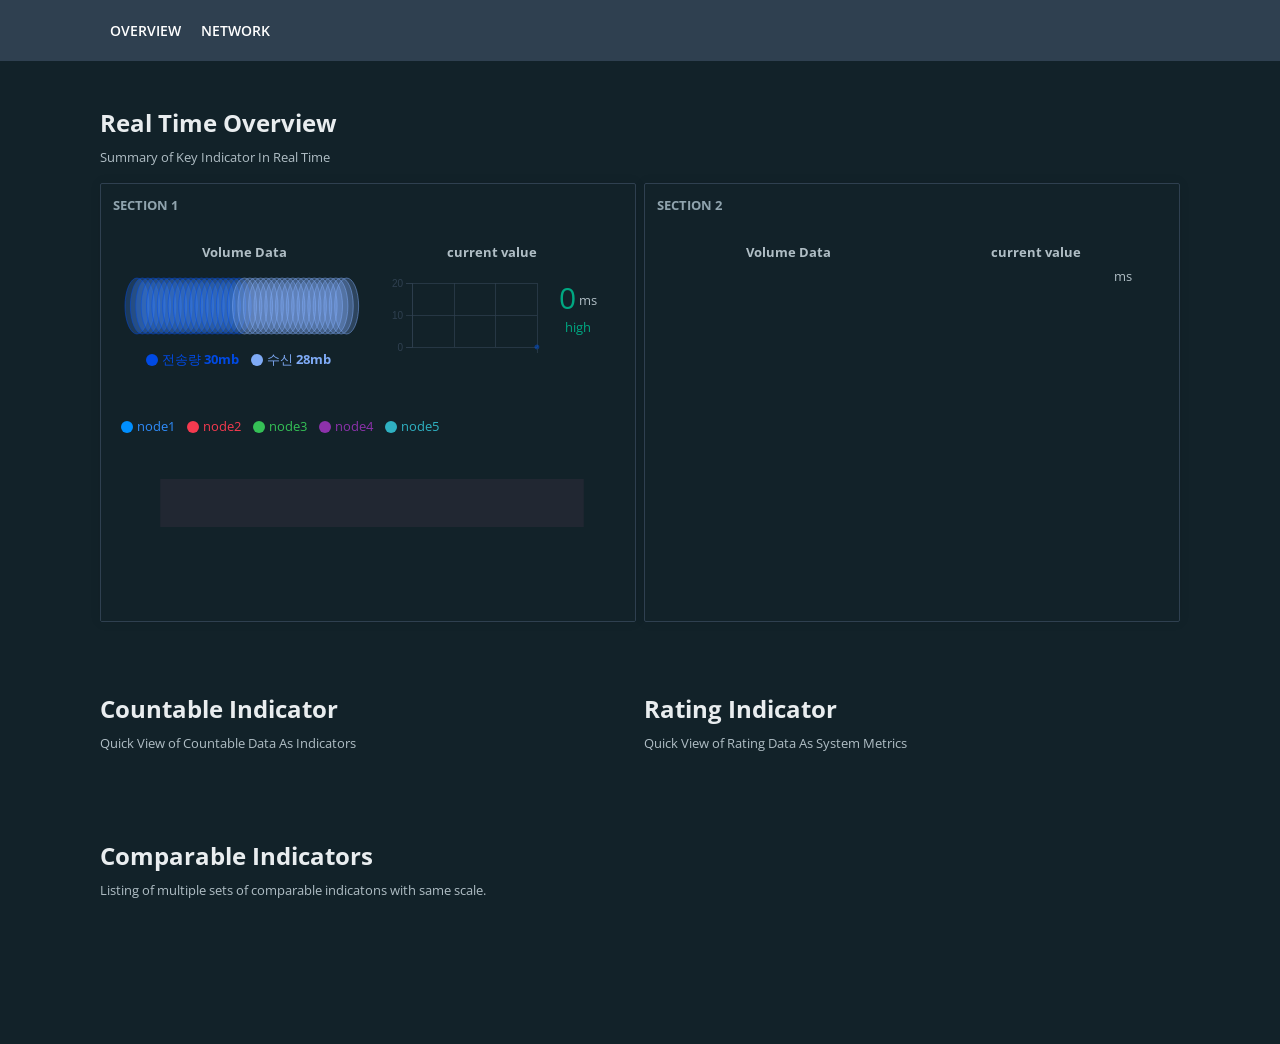
==== index.html @ f29c740d "First commit" ====
<!DOCTYPE html>
<html>
<head>
	<meta charset="utf-8">
	<title></title>
	<link rel="stylesheet" type="text/css" href="res/dashboard/css/bootstrap.css">
	<link rel="stylesheet" type="text/css" href="res/dashboard/css/style.css">
	<link rel="stylesheet" type="text/css" href="res/dashboard/css/layout_dashboard.css">
	<link rel="stylesheet" type="text/css" href="res/dashboard/css/type_dashboard.css">
	<link rel="stylesheet" type="text/css" href="res/dashboard/css/component_dashboard.css">
	<link rel="stylesheet" type="text/css" href="res/dashboard/css/animate.css">
	<link rel="stylesheet" type="text/css" href="res/dashboard/css/color_dark.css">
	<!-- <link rel="stylesheet" type="text/css" href="res/dashboard/css/chart.css"> -->
</head>
<body class="dark_highlight2_bg">
	<!--Top Navigation-->
	<div class="navbar-header dark_highlight_bg">
		<!--Wrapper live area-->
		<div class="live_area">
			<ul class="nav navbar-top-links" id="top_navigation">
				<li><a href="index.html">OVERVIEW</a></li>
				<li><a href="topology_1.html">NETWORK</a></li>
				<!-- <li><a>플로우</a></li>
				<li><a>위협</a></li>
				<li><a>시스템</a></li> -->
		</ul>
		</div>
		<!--Wrapper live area-->
	</div>
	<!--Top Navigation-->

	<!--Conent Area-->
	<div class="live_area">
		<!--Flow Chart Section-->
		<h2 class="header_section">
			Real Time Overview
		</h2>
		<p>
			Summary of Key Indicator In Real Time
		</p>
		<div class="flex_row col1 space_between">
			<div class="col2_mg_1x flex_row_child ibox content_container">
				<div class="ibox-title">
					SECTION 1
				</div>
				<div class="col1 ibox-content bright_blue_bg" id="appFlow">
					<div class="flex_row col1 margin_bottom_4x">
						<div class="flex_col align_center left_align col2">
							<strong class="m-b-xs">
								Volume Data
							</strong>
							<div class="col1" id="appFlowData">
								
							</div>
							<div class="flex_row col1 justify_center margin_bottom_2x" id="appFlowDataLegend">
						</div>
						</div>
						<div class="flex_row col2 text_center">
							<strong class="m-b-xs col1 left_align" style="height: 19px">current value</strong>
							<div class="col2 left_align" id="appMeanResRateChart" style="width:70%"></div>
							<div class="col2 left_align flex_col flex_center text_center" style="width:30%">
								<div class="col1 flex_row flex_center" id="appFlowResponseSpeed">
									<h1 style="display: inline-block;"><strong id="app_mean_res_rate"></strong></h1>
									<span>&nbsp;ms</span><br>
									<p class="col1 text_center" id="app_mean_res_level"></p>
								</div>
							</div>
						</div>
					</div>
					<div class="flex_row col1" id="appFlowChartLegend"></div>
					<div class="flex_col col1" id="appFlowChart">
					</div>
				</div>
			</div>
			<div class="col2_mg_1x flex_row_child ibox content_container">
				<div class="ibox-title">
					SECTION 2
				</div>
				<div class="col1 ibox-content bright_blue_bg" id="generalFlow">
					<div class="flex_row col1 margin_bottom_4x">
						<div class="flex_col left_align align_center col2">
							<strong class="m-b-xs">
								Volume Data
							</strong>
							<div class="col1" id="generalFlowData">
							</div>
							<div class="flex_row col1 justify_center margin_bottom_2x" id="generalFlowDataLegend">
							</div>
						</div>
						<div class="flex_row col2 text_center">
							<strong class="m-b-xs col1 left_align" style="height: 19px">current value</strong>
							<div class="col2 left_align" id="generalMeanResRateChart" style="width:70%"></div>
							<div class="col2 left_align flex_col flex_center text_center" style="width:30%">
								<div class="col1 flex_row flex_center" id="generalFlowReponseSpeed">
									<h1 style="display: inline-block;"><strong id="general_mean_res_rate"></strong></h1>
									<span>&nbsp;ms</span>
									<p class="col1 text_center" id="general_mean_res_level"></p>
								</div>
							</div>
						</div>
					</div>
					<div class="flex_row col1" id="generalFlowChartLegend">
					</div>
					<div class="flex_col col1" id="generalFlowChart">
					</div>
				</div>
			</div>
		</div>
		<!--Flow Chart Section-->
		<!--Key Measurement Cards Section-->
		<div class="flex_row col1 space_between">
			<div class="col2_mg_1x ibox">
				<h2 class="header_section">
					Countable Indicator
				</h2>
				<p>
					Quick View of Countable Data As Indicators
				</p>
				<div class="flex_row col1 space_between" id="threatEvent">
				</div>
			</div>
			<div class="col2_mg_1x ibox">
				<h2 class="header_section">
					Rating Indicator
				</h2>
				<p>
					Quick View of Rating Data As System Metrics
				</p>
				<div class="flex_row col1 space_between" id="systemMeasurement">
				</div>
			</div>
		</div>
		<!--Key Measurement Cards Section-->

		<!--STATUS ANLYASIS-->
		<!--STATUS ANLYASIS-->
		<!--STATUS ANLYASIS-->
		<h2 class="header_section">
			Comparable Indicators
		</h2>
		<p>
			Listing of multiple sets of comparable indicatons with same scale.
		</p>
		<div class="flex_row col1 space_between margin_bottom_16x" id="statusAnalysis">
		</div>
		<!--STATUS ANLYASIS-->
		<!--STATUS ANLYASIS-->
		<!--STATUS ANLYASIS-->

	</div>
</body>
<script type="text/javascript" src="https://ajax.googleapis.com/ajax/libs/jquery/3.4.1/jquery.min.js"></script>
<!-- <script type="text/javascript" src="https://code.jquery.com/jquery-3.4.1.js"></script> -->
<!-- <script type="text/javascript" src="https://d3js.org/d3.v5.min.js"></script> -->
<script type="text/javascript" src="res/dashboard/js/d3.js"></script>
<script type="text/javascript" src="https://d3js.org/d3-random.v2.min.js"></script>
<!-- <script src="https://d3js.org/d3-dispatch.v1.min.js"></script>
<script src="https://d3js.org/d3-quadtree.v1.min.js"></script>
<script src="https://d3js.org/d3-timer.v1.min.js"></script>
<script src="https://d3js.org/d3-force.v2.min.js"></script> -->
<script type="text/javascript">
	
	$(document).ready(function(){
		var duration = 1400;
		/*FLOW CHART SECTION - START*/
		/*GET FLOW CHART DATA*/

		// APP FLOW
		let appFlowData = {
			req_data: Math.round(Math.random()*40),
			res_data: Math.round(Math.random()*40),
			mean_res_rate: Math.round(Math.random()*20),
			user: Math.round(Math.random()*40),
			application: Math.round(Math.random()*40),
			source: Math.round(Math.random()*40),
			service: Math.round(Math.random()*40),
			destination: Math.round(Math.random()*40),
			flow: Math.round(Math.random()*300) + 300,
			user_block: Math.round(Math.random()*40),
			application_block: Math.round(Math.random()*40),
			source_block: Math.round(Math.random()*40),
			flow_block: Math.round(Math.random()*40),
			req_data_per: Math.round(Math.random()*40),
			res_data_per: Math.round(Math.random()*40),
			flow_per: Math.round(Math.random()*40),
		}

		setAppFlowChart(appFlowData);
		var updateAppFlowData = () => {
			appFlowData = {
				req_data: Math.round(Math.random()*40),
				res_data: Math.round(Math.random()*40),
				mean_res_rate: Math.round(Math.random()*20),
				user: Math.round(Math.random()*40),
				application: Math.round(Math.random()*40),
				source: Math.round(Math.random()*40),
				service: Math.round(Math.random()*40),
				destination: Math.round(Math.random()*40),
				flow: Math.round(Math.random()*300) + 300,
				user_block: Math.round(Math.random()*40),
				application_block: Math.round(Math.random()*40),
				source_block: Math.round(Math.random()*40),
				flow_block: Math.round(Math.random()*40),
				req_data_per: Math.round(Math.random()*40),
				res_data_per: Math.round(Math.random()*40),
				flow_per: Math.round(Math.random()*40),
			};
			updateAppFlowChart(appFlowData);
		}

		// GENERAL FLOW
		let generalFlowData = {
			req_data: Math.round(Math.random()*40),
			res_data: Math.round(Math.random()*40),
			mean_res_rate: Math.round(Math.random()*20),
			user: Math.round(Math.random()*40),
			application: Math.round(Math.random()*40),
			source: Math.round(Math.random()*40),
			service: Math.round(Math.random()*40),
			destination: Math.round(Math.random()*40),
			flow: Math.round(Math.random()*300) + 300,
			user_block: Math.round(Math.random()*40),
			application_block: Math.round(Math.random()*40),
			source_block: Math.round(Math.random()*40),
			flow_block: Math.round(Math.random()*40),
			req_data_per: Math.round(Math.random()*40),
			res_data_per: Math.round(Math.random()*40),
			flow_per: Math.round(Math.random()*40),
		}
		setGeneralFlowChart(generalFlowData);
		var updateGeneralFlowData = () => {
			generalFlowData = {
				req_data: Math.round(Math.random()*40),
				res_data: Math.round(Math.random()*40),
				mean_res_rate: Math.round(Math.random()*20),
				user: Math.round(Math.random()*40),
				application: Math.round(Math.random()*40),
				source: Math.round(Math.random()*40),
				service: Math.round(Math.random()*40),
				destination: Math.round(Math.random()*40),
				flow: Math.round(Math.random()*300) + 300,
				user_block: Math.round(Math.random()*40),
				application_block: Math.round(Math.random()*40),
				source_block: Math.round(Math.random()*40),
				flow_block: Math.round(Math.random()*40),
				req_data_per: Math.round(Math.random()*40),
				res_data_per: Math.round(Math.random()*40),
				flow_per: Math.round(Math.random()*40),
			};
			updateGeneralFlowChart(generalFlowData);
		}
		
		// SYSTEM INDICATOR
		let threatData = {
			serious: Math.round(Math.random()*40),
			danger: Math.round(Math.random()*40),
			normal: Math.round(Math.random()*40),
			// connect_block: Math.round(Math.random()*40),
			// threat_block: Math.round(Math.random()*40),
			black_list: Math.round(Math.random()*40)
		};
		setThreatEvent(threatData);
		var updateThreatEventData = () => {
			threatData = {
				serious: Math.round(Math.random()*40),
				danger: Math.round(Math.random()*40),
				normal: Math.round(Math.random()*40),
				// connect_block: Math.round(Math.random()*40),
				// threat_block: Math.round(Math.random()*40),
				black_list: Math.round(Math.random()*40)
			};
			updateThreatEvent(threatData);
		}


		// SYSTEM INDICATOR
		let systemIndicatorData = {
			serious: Math.round(Math.random()*40),
			danger: Math.round(Math.random()*40),
			normal: Math.round(Math.random()*40),
			// connect_block: Math.round(Math.random()*40),
			// threat_block: Math.round(Math.random()*40),
			// black_list: Math.round(Math.random()*40),
			cpu: Math.round(Math.random()*100),
			memory: Math.round(Math.random()*100),
			network: Math.round(Math.random()*100),
			storage: Math.round(Math.random()*100),
		};

		setSystemManageIndicator(systemIndicatorData);
		var updateSystemManageIndicatorData = () => {
			systemIndicatorData = {
				serious: Math.round(Math.random()*40),
				danger: Math.round(Math.random()*40),
				normal: Math.round(Math.random()*40),
				// connect_block: Math.round(Math.random()*40),
				// threat_block: Math.round(Math.random()*40),
				// black_list: Math.round(Math.random()*40),
				cpu: Math.round(Math.random()*100),
				memory: Math.round(Math.random()*100),
				network: Math.round(Math.random()*100),
				storage: Math.round(Math.random()*100),
			};
			updateSystemManageIndicator(systemIndicatorData);
		}

		/*Line Graph for System Status*/
		var status_list = [

		{
			"title":"Indicator1",
			"title_eng":"ind_accessBlock",
			"data":[],
			"indicator_Xmax":0,
			"indicator_current_x":0,
			"scaleObject":{
				xScale:null,
				ySale:null,
				xAxis:null
			},
			"line":null,
			"area":null
		},
		{
			"title":"Indicator2",
			"title_eng":"ind_threatBlock",
			"data":[],
			"indicator_Xmax":0,
			"indicator_current_x":0,
			"scaleObject":{
				xScale:null,
				ySale:null,
				xAxis:null
			},
			"line":null,
			"area":null
		},
		{
			"title":"Indicator3",
			"title_eng":"ind_networkFlow",
			"data":[],
			"indicator_Xmax":0,
			"indicator_current_x":0,
			"scaleObject":{
				xScale:null,
				ySale:null,
				xAxis:null
			},
			"line":null,
			"area":null
		},
		{
			"title":"Indicator4",
			"title_eng":"ind_networkQuality",
			"data":[],
			"indicator_Xmax":0,
			"indicator_current_x":0,
			"scaleObject":{
				xScale:null,
				ySale:null,
				xAxis:null
			},
			"line":null,
			"area":null
		},
		{
			"title":"Indicator5",
			"title_eng":"ind_user",
			"data":[],
			"indicator_Xmax":0,
			"indicator_current_x":0,
			"scaleObject":{
				xScale:null,
				ySale:null,
				xAxis:null
			},
			"line":null,
			"area":null
		},
		{
			"title":"Indicator6",
			"title_eng":"ind_app",
			"data":[],
			"indicator_Xmax":0,
			"indicator_current_x":0,
			"scaleObject":{
				xScale:null,
				ySale:null,
				xAxis:null
			},
			"line":null,
			"area":null
		},
		{
			"title":"Indicator7",
			"title_eng":"ind_resData",
			"data":[],
			"indicator_Xmax":0,
			"indicator_current_x":0,
			"scaleObject":{
				xScale:null,
				ySale:null,
				xAxis:null
			},
			"line":null,
			"area":null
		},
		{
			"title":"Indicator8",
			"title_eng":"ind_reqData",
			"data":[],
			"indicator_Xmax":0,
			"indicator_current_x":0,
			"scaleObject":{
				xScale:null,
				ySale:null,
				xAxis:null
			},
			"line":null,
			"area":null
		},
		{
			"title":"Indicator9",
			"title_eng":"ind_service",
			"data":[],
			"indicator_Xmax":0,
			"indicator_current_x":0,
			"scaleObject":{
				xScale:null,
				ySale:null,
				xAxis:null
			},
			"line":null,
			"area":null
		},
		{
			"title":"Indicator10",
			"title_eng":"ind_departure",
			"data":[],
			"indicator_Xmax":0,
			"indicator_current_x":0,
			"scaleObject":{
				xScale:null,
				ySale:null,
				xAxis:null
			},
			"line":null,
			"area":null
		},
		{
			"title":"Indicator11",
			"title_eng":"ind_arrival",
			"data":[],
			"indicator_Xmax":0,
			"indicator_current_x":0,
			"scaleObject":{
				xScale:null,
				ySale:null,
				xAxis:null
			},
			"line":null,
			"area":null
		},
		{
			"title":"Indicator12",
			"title_eng":"ind_resource",
			"data":[],
			"indicator_Xmax":0,
			"indicator_current_x":0,
			"scaleObject":{
				xScale:null,
				ySale:null,
				xAxis:null
			},
			"line":null,
			"area":null
		},
		{
			"title":"Indicator13",
			"title_eng":"ind_cpu",
			"data":[],
			"indicator_Xmax":0,
			"indicator_current_x":0,
			"scaleObject":{
				xScale:null,
				ySale:null,
				xAxis:null
			},
			"line":null,
			"area":null
		},
		{
			"title":"Indicator14",
			"title_eng":"ind_memory",
			"data":[],
			"indicator_Xmax":0,
			"indicator_current_x":0,
			"scaleObject":{
				xScale:null,
				ySale:null,
				xAxis:null
			},
			"line":null,
			"area":null
		},
		{
			"title":"Indicator15",
			"title_eng":"ind_network",
			"data":[],
			"indicator_Xmax":0,
			"indicator_current_x":0,
			"scaleObject":{
				xScale:null,
				ySale:null,
				xAxis:null
			},
			"line":null,
			"area":null
		},
		{
			"title":"Indicator16",
			"title_eng":"ind_storage",
			"data":[],
			"indicator_Xmax":0,
			"indicator_current_x":0,
			"scaleObject":{
				xScale:null,
				ySale:null,
				xAxis:null
			},
			"line":null,
			"area":null
		}
	];
		
	const randomValueForGraph = () => {
		return { value:  Math.round(Math.random()*1000)};
	}
		setSystemIndicatorDiv(status_list);

		status_list.forEach((status_item) => {
			let data = randomValueForGraph();
			setSystemIndicator(status_item,data);
		});

		var updateSystemIndicatorData = () => {
			status_list.forEach((status_item) => {
				let data = randomValueForGraph();
				updateSystemIndicator(status_item,data);
			});
		}
		// status_list.forEach(function(status_item){
		// 	$.get(indicator_basic_url + "?id=" + status_item.title_eng, function(data){
		// 		var indicatorData = data.DATA;
		// 		status_item.data;
		// 		setSystemIndicator(status_item,indicatorData);
		// 	});
		// });
		// var updateSystemIndicatorData = function(){
		// 	status_list.forEach(function(status_item){
		// 		$.get(indicator_basic_url + "?id=" + status_item.title_eng, function(data){
		// 			var indicatorData = data.DATA;
		// 			status_item.data;
		// 			updateSystemIndicator(status_item,indicatorData);
		// 		});
		// 	});
		// }
		//setInterval(updateSystemIndicatorData, duration);

		// setInterval(updateViz, duration);
		var sessionNum = 0;
		var sessionCheck = [];
		var isUpdate=false;
		var duration_offset = 50;
		sessionCheck.push(isUpdate);

		window.requestAFrame = (function() {

			alert(window.requestAnimationFrame);
			
			return window.requestAnimationFrame || 
				   window.webkitRequestAnimationFrame ||
				   window.mozRequestAnimationFrame ||
				   window.oRequestAnimationiFrame ||

				function(callback) {
					console.log("requestAFrame doesn't support");
					return window.setTimeout(callback, duration);
				};
		})();

		function updateViz(timeStamp){

			var sessionTime = timeStamp%duration;
			if((duration-duration_offset<sessionTime)&&(sessionCheck[sessionNum]==false)){
				updateAppFlowData();
				updateGeneralFlowData();
				updateSystemManageIndicatorData();
				updateThreatEventData();
				updateSystemIndicatorData();
				// updateThreatEventData();
				// updateSystemManageIndicatorData();
				// updateSystemIndicatorData();
				sessionCheck[sessionNum] = true;
				sessionNum++;
				sessionCheck.push(isUpdate);
				console.log('update!');
			}
			window.requestAFrame(updateViz);
			// requestAnimationFrame(updateViz);
		}
		window.requestAFrame(updateViz);
		// requestAnimationFrame(updateViz);

	});
</script>
<script type="text/javascript" src="res/dashboard/js/appFlowChart2.js"></script>
<script type="text/javascript" src="res/dashboard/js/generalFlowChart.js"></script>
<script type="text/javascript" src="res/dashboard/js/keyMeasurement.js"></script>
<script type="text/javascript" src="res/dashboard/js/lineCharts.js"></script>
</html>
---- res/dashboard/css/style.css ----
@import url("https://fonts.googleapis.com/css?family=Open+Sans:300,400,600,700");
@import url("https://fonts.googleapis.com/css?family=Roboto:400,300,500,700");
/*
 *
 *   INSPINIA - Responsive Admin Theme
 *   version 2.9.2
 *
*/
@font-face {
  font-family: 'Glyphicons Halflings';
  src: url('../fonts/glyphicons-halflings-regular.eot');
  src: url('../fonts/glyphicons-halflings-regular.eot?#iefix') format('embedded-opentype'), url('../fonts/glyphicons-halflings-regular.woff2') format('woff2'), url('../fonts/glyphicons-halflings-regular.woff') format('woff'), url('../fonts/glyphicons-halflings-regular.ttf') format('truetype'), url('../fonts/glyphicons-halflings-regular.svg') format('svg');
}
.glyphicon {
  position: relative;
  top: 1px;
  display: inline-block;
  font-family: 'Glyphicons Halflings';
  font-style: normal;
  font-weight: normal;
  line-height: 1;
  -webkit-font-smoothing: antialiased;
  -moz-osx-font-smoothing: grayscale;
}
.glyphicon-asterisk:before {
  content: "\002a";
}
.glyphicon-plus:before {
  content: "\002b";
}
.glyphicon-euro:before,
.glyphicon-eur:before {
  content: "\20ac";
}
.glyphicon-minus:before {
  content: "\2212";
}
.glyphicon-cloud:before {
  content: "\2601";
}
.glyphicon-envelope:before {
  content: "\2709";
}
.glyphicon-pencil:before {
  content: "\270f";
}
.glyphicon-glass:before {
  content: "\e001";
}
.glyphicon-music:before {
  content: "\e002";
}
.glyphicon-search:before {
  content: "\e003";
}
.glyphicon-heart:before {
  content: "\e005";
}
.glyphicon-star:before {
  content: "\e006";
}
.glyphicon-star-empty:before {
  content: "\e007";
}
.glyphicon-user:before {
  content: "\e008";
}
.glyphicon-film:before {
  content: "\e009";
}
.glyphicon-th-large:before {
  content: "\e010";
}
.glyphicon-th:before {
  content: "\e011";
}
.glyphicon-th-list:before {
  content: "\e012";
}
.glyphicon-ok:before {
  content: "\e013";
}
.glyphicon-remove:before {
  content: "\e014";
}
.glyphicon-zoom-in:before {
  content: "\e015";
}
.glyphicon-zoom-out:before {
  content: "\e016";
}
.glyphicon-off:before {
  content: "\e017";
}
.glyphicon-signal:before {
  content: "\e018";
}
.glyphicon-cog:before {
  content: "\e019";
}
.glyphicon-trash:before {
  content: "\e020";
}
.glyphicon-home:before {
  content: "\e021";
}
.glyphicon-file:before {
  content: "\e022";
}
.glyphicon-time:before {
  content: "\e023";
}
.glyphicon-road:before {
  content: "\e024";
}
.glyphicon-download-alt:before {
  content: "\e025";
}
.glyphicon-download:before {
  content: "\e026";
}
.glyphicon-upload:before {
  content: "\e027";
}
.glyphicon-inbox:before {
  content: "\e028";
}
.glyphicon-play-circle:before {
  content: "\e029";
}
.glyphicon-repeat:before {
  content: "\e030";
}
.glyphicon-refresh:before {
  content: "\e031";
}
.glyphicon-list-alt:before {
  content: "\e032";
}
.glyphicon-lock:before {
  content: "\e033";
}
.glyphicon-flag:before {
  content: "\e034";
}
.glyphicon-headphones:before {
  content: "\e035";
}
.glyphicon-volume-off:before {
  content: "\e036";
}
.glyphicon-volume-down:before {
  content: "\e037";
}
.glyphicon-volume-up:before {
  content: "\e038";
}
.glyphicon-qrcode:before {
  content: "\e039";
}
.glyphicon-barcode:before {
  content: "\e040";
}
.glyphicon-tag:before {
  content: "\e041";
}
.glyphicon-tags:before {
  content: "\e042";
}
.glyphicon-book:before {
  content: "\e043";
}
.glyphicon-bookmark:before {
  content: "\e044";
}
.glyphicon-print:before {
  content: "\e045";
}
.glyphicon-camera:before {
  content: "\e046";
}
.glyphicon-font:before {
  content: "\e047";
}
.glyphicon-bold:before {
  content: "\e048";
}
.glyphicon-italic:before {
  content: "\e049";
}
.glyphicon-text-height:before {
  content: "\e050";
}
.glyphicon-text-width:before {
  content: "\e051";
}
.glyphicon-align-left:before {
  content: "\e052";
}
.glyphicon-align-center:before {
  content: "\e053";
}
.glyphicon-align-right:before {
  content: "\e054";
}
.glyphicon-align-justify:before {
  content: "\e055";
}
.glyphicon-list:before {
  content: "\e056";
}
.glyphicon-indent-left:before {
  content: "\e057";
}
.glyphicon-indent-right:before {
  content: "\e058";
}
.glyphicon-facetime-video:before {
  content: "\e059";
}
.glyphicon-picture:before {
  content: "\e060";
}
.glyphicon-map-marker:before {
  content: "\e062";
}
.glyphicon-adjust:before {
  content: "\e063";
}
.glyphicon-tint:before {
  content: "\e064";
}
.glyphicon-edit:before {
  content: "\e065";
}
.glyphicon-share:before {
  content: "\e066";
}
.glyphicon-check:before {
  content: "\e067";
}
.glyphicon-move:before {
  content: "\e068";
}
.glyphicon-step-backward:before {
  content: "\e069";
}
.glyphicon-fast-backward:before {
  content: "\e070";
}
.glyphicon-backward:before {
  content: "\e071";
}
.glyphicon-play:before {
  content: "\e072";
}
.glyphicon-pause:before {
  content: "\e073";
}
.glyphicon-stop:before {
  content: "\e074";
}
.glyphicon-forward:before {
  content: "\e075";
}
.glyphicon-fast-forward:before {
  content: "\e076";
}
.glyphicon-step-forward:before {
  content: "\e077";
}
.glyphicon-eject:before {
  content: "\e078";
}
.glyphicon-chevron-left:before {
  content: "\e079";
}
.glyphicon-chevron-right:before {
  content: "\e080";
}
.glyphicon-plus-sign:before {
  content: "\e081";
}
.glyphicon-minus-sign:before {
  content: "\e082";
}
.glyphicon-remove-sign:before {
  content: "\e083";
}
.glyphicon-ok-sign:before {
  content: "\e084";
}
.glyphicon-question-sign:before {
  content: "\e085";
}
.glyphicon-info-sign:before {
  content: "\e086";
}
.glyphicon-screenshot:before {
  content: "\e087";
}
.glyphicon-remove-circle:before {
  content: "\e088";
}
.glyphicon-ok-circle:before {
  content: "\e089";
}
.glyphicon-ban-circle:before {
  content: "\e090";
}
.glyphicon-arrow-left:before {
  content: "\e091";
}
.glyphicon-arrow-right:before {
  content: "\e092";
}
.glyphicon-arrow-up:before {
  content: "\e093";
}
.glyphicon-arrow-down:before {
  content: "\e094";
}
.glyphicon-share-alt:before {
  content: "\e095";
}
.glyphicon-resize-full:before {
  content: "\e096";
}
.glyphicon-resize-small:before {
  content: "\e097";
}
.glyphicon-exclamation-sign:before {
  content: "\e101";
}
.glyphicon-gift:before {
  content: "\e102";
}
.glyphicon-leaf:before {
  content: "\e103";
}
.glyphicon-fire:before {
  content: "\e104";
}
.glyphicon-eye-open:before {
  content: "\e105";
}
.glyphicon-eye-close:before {
  content: "\e106";
}
.glyphicon-warning-sign:before {
  content: "\e107";
}
.glyphicon-plane:before {
  content: "\e108";
}
.glyphicon-calendar:before {
  content: "\e109";
}
.glyphicon-random:before {
  content: "\e110";
}
.glyphicon-comment:before {
  content: "\e111";
}
.glyphicon-magnet:before {
  content: "\e112";
}
.glyphicon-chevron-up:before {
  content: "\e113";
}
.glyphicon-chevron-down:before {
  content: "\e114";
}
.glyphicon-retweet:before {
  content: "\e115";
}
.glyphicon-shopping-cart:before {
  content: "\e116";
}
.glyphicon-folder-close:before {
  content: "\e117";
}
.glyphicon-folder-open:before {
  content: "\e118";
}
.glyphicon-resize-vertical:before {
  content: "\e119";
}
.glyphicon-resize-horizontal:before {
  content: "\e120";
}
.glyphicon-hdd:before {
  content: "\e121";
}
.glyphicon-bullhorn:before {
  content: "\e122";
}
.glyphicon-bell:before {
  content: "\e123";
}
.glyphicon-certificate:before {
  content: "\e124";
}
.glyphicon-thumbs-up:before {
  content: "\e125";
}
.glyphicon-thumbs-down:before {
  content: "\e126";
}
.glyphicon-hand-right:before {
  content: "\e127";
}
.glyphicon-hand-left:before {
  content: "\e128";
}
.glyphicon-hand-up:before {
  content: "\e129";
}
.glyphicon-hand-down:before {
  content: "\e130";
}
.glyphicon-circle-arrow-right:before {
  content: "\e131";
}
.glyphicon-circle-arrow-left:before {
  content: "\e132";
}
.glyphicon-circle-arrow-up:before {
  content: "\e133";
}
.glyphicon-circle-arrow-down:before {
  content: "\e134";
}
.glyphicon-globe:before {
  content: "\e135";
}
.glyphicon-wrench:before {
  content: "\e136";
}
.glyphicon-tasks:before {
  content: "\e137";
}
.glyphicon-filter:before {
  content: "\e138";
}
.glyphicon-briefcase:before {
  content: "\e139";
}
.glyphicon-fullscreen:before {
  content: "\e140";
}
.glyphicon-dashboard:before {
  content: "\e141";
}
.glyphicon-paperclip:before {
  content: "\e142";
}
.glyphicon-heart-empty:before {
  content: "\e143";
}
.glyphicon-link:before {
  content: "\e144";
}
.glyphicon-phone:before {
  content: "\e145";
}
.glyphicon-pushpin:before {
  content: "\e146";
}
.glyphicon-usd:before {
  content: "\e148";
}
.glyphicon-gbp:before {
  content: "\e149";
}
.glyphicon-sort:before {
  content: "\e150";
}
.glyphicon-sort-by-alphabet:before {
  content: "\e151";
}
.glyphicon-sort-by-alphabet-alt:before {
  content: "\e152";
}
.glyphicon-sort-by-order:before {
  content: "\e153";
}
.glyphicon-sort-by-order-alt:before {
  content: "\e154";
}
.glyphicon-sort-by-attributes:before {
  content: "\e155";
}
.glyphicon-sort-by-attributes-alt:before {
  content: "\e156";
}
.glyphicon-unchecked:before {
  content: "\e157";
}
.glyphicon-expand:before {
  content: "\e158";
}
.glyphicon-collapse-down:before {
  content: "\e159";
}
.glyphicon-collapse-up:before {
  content: "\e160";
}
.glyphicon-log-in:before {
  content: "\e161";
}
.glyphicon-flash:before {
  content: "\e162";
}
.glyphicon-log-out:before {
  content: "\e163";
}
.glyphicon-new-window:before {
  content: "\e164";
}
.glyphicon-record:before {
  content: "\e165";
}
.glyphicon-save:before {
  content: "\e166";
}
.glyphicon-open:before {
  content: "\e167";
}
.glyphicon-saved:before {
  content: "\e168";
}
.glyphicon-import:before {
  content: "\e169";
}
.glyphicon-export:before {
  content: "\e170";
}
.glyphicon-send:before {
  content: "\e171";
}
.glyphicon-floppy-disk:before {
  content: "\e172";
}
.glyphicon-floppy-saved:before {
  content: "\e173";
}
.glyphicon-floppy-remove:before {
  content: "\e174";
}
.glyphicon-floppy-save:before {
  content: "\e175";
}
.glyphicon-floppy-open:before {
  content: "\e176";
}
.glyphicon-credit-card:before {
  content: "\e177";
}
.glyphicon-transfer:before {
  content: "\e178";
}
.glyphicon-cutlery:before {
  content: "\e179";
}
.glyphicon-header:before {
  content: "\e180";
}
.glyphicon-compressed:before {
  content: "\e181";
}
.glyphicon-earphone:before {
  content: "\e182";
}
.glyphicon-phone-alt:before {
  content: "\e183";
}
.glyphicon-tower:before {
  content: "\e184";
}
.glyphicon-stats:before {
  content: "\e185";
}
.glyphicon-sd-video:before {
  content: "\e186";
}
.glyphicon-hd-video:before {
  content: "\e187";
}
.glyphicon-subtitles:before {
  content: "\e188";
}
.glyphicon-sound-stereo:before {
  content: "\e189";
}
.glyphicon-sound-dolby:before {
  content: "\e190";
}
.glyphicon-sound-5-1:before {
  content: "\e191";
}
.glyphicon-sound-6-1:before {
  content: "\e192";
}
.glyphicon-sound-7-1:before {
  content: "\e193";
}
.glyphicon-copyright-mark:before {
  content: "\e194";
}
.glyphicon-registration-mark:before {
  content: "\e195";
}
.glyphicon-cloud-download:before {
  content: "\e197";
}
.glyphicon-cloud-upload:before {
  content: "\e198";
}
.glyphicon-tree-conifer:before {
  content: "\e199";
}
.glyphicon-tree-deciduous:before {
  content: "\e200";
}
.glyphicon-cd:before {
  content: "\e201";
}
.glyphicon-save-file:before {
  content: "\e202";
}
.glyphicon-open-file:before {
  content: "\e203";
}
.glyphicon-level-up:before {
  content: "\e204";
}
.glyphicon-copy:before {
  content: "\e205";
}
.glyphicon-paste:before {
  content: "\e206";
}
.glyphicon-alert:before {
  content: "\e209";
}
.glyphicon-equalizer:before {
  content: "\e210";
}
.glyphicon-king:before {
  content: "\e211";
}
.glyphicon-queen:before {
  content: "\e212";
}
.glyphicon-pawn:before {
  content: "\e213";
}
.glyphicon-bishop:before {
  content: "\e214";
}
.glyphicon-knight:before {
  content: "\e215";
}
.glyphicon-baby-formula:before {
  content: "\e216";
}
.glyphicon-tent:before {
  content: "\26fa";
}
.glyphicon-blackboard:before {
  content: "\e218";
}
.glyphicon-bed:before {
  content: "\e219";
}
.glyphicon-apple:before {
  content: "\f8ff";
}
.glyphicon-erase:before {
  content: "\e221";
}
.glyphicon-hourglass:before {
  content: "\231b";
}
.glyphicon-lamp:before {
  content: "\e223";
}
.glyphicon-duplicate:before {
  content: "\e224";
}
.glyphicon-piggy-bank:before {
  content: "\e225";
}
.glyphicon-scissors:before {
  content: "\e226";
}
.glyphicon-bitcoin:before {
  content: "\e227";
}
.glyphicon-btc:before {
  content: "\e227";
}
.glyphicon-xbt:before {
  content: "\e227";
}
.glyphicon-yen:before {
  content: "\00a5";
}
.glyphicon-jpy:before {
  content: "\00a5";
}
.glyphicon-ruble:before {
  content: "\20bd";
}
.glyphicon-rub:before {
  content: "\20bd";
}
.glyphicon-scale:before {
  content: "\e230";
}
.glyphicon-ice-lolly:before {
  content: "\e231";
}
.glyphicon-ice-lolly-tasted:before {
  content: "\e232";
}
.glyphicon-education:before {
  content: "\e233";
}
.glyphicon-option-horizontal:before {
  content: "\e234";
}
.glyphicon-option-vertical:before {
  content: "\e235";
}
.glyphicon-menu-hamburger:before {
  content: "\e236";
}
.glyphicon-modal-window:before {
  content: "\e237";
}
.glyphicon-oil:before {
  content: "\e238";
}
.glyphicon-grain:before {
  content: "\e239";
}
.glyphicon-sunglasses:before {
  content: "\e240";
}
.glyphicon-text-size:before {
  content: "\e241";
}
.glyphicon-text-color:before {
  content: "\e242";
}
.glyphicon-text-background:before {
  content: "\e243";
}
.glyphicon-object-align-top:before {
  content: "\e244";
}
.glyphicon-object-align-bottom:before {
  content: "\e245";
}
.glyphicon-object-align-horizontal:before {
  content: "\e246";
}
.glyphicon-object-align-left:before {
  content: "\e247";
}
.glyphicon-object-align-vertical:before {
  content: "\e248";
}
.glyphicon-object-align-right:before {
  content: "\e249";
}
.glyphicon-triangle-right:before {
  content: "\e250";
}
.glyphicon-triangle-left:before {
  content: "\e251";
}
.glyphicon-triangle-bottom:before {
  content: "\e252";
}
.glyphicon-triangle-top:before {
  content: "\e253";
}
.glyphicon-console:before {
  content: "\e254";
}
.glyphicon-superscript:before {
  content: "\e255";
}
.glyphicon-subscript:before {
  content: "\e256";
}
.glyphicon-menu-left:before {
  content: "\e257";
}
.glyphicon-menu-right:before {
  content: "\e258";
}
.glyphicon-menu-down:before {
  content: "\e259";
}
.glyphicon-menu-up:before {
  content: "\e260";
}
h1,
h2,
h3,
h4,
h5,
h6 {
  font-weight: 100;
}
.h1,
.h2,
.h3,
h1,
h2,
h3 {
  margin-top: 20px;
  margin-bottom: 10px;
}
h1 {
  font-size: 30px;
}
h2 {
  font-size: 24px;
}
h3 {
  font-size: 16px;
}
h4 {
  font-size: 14px;
}
h5 {
  font-size: 12px;
}
h6 {
  font-size: 10px;
}
h3,
h4,
h5 {
  margin-top: 5px;
  font-weight: 600;
}
.nav > li > a {
  color: #a7b1c2;
  font-weight: 600;
  padding: 14px 20px 14px 25px;
  display: block;
}
.nav.metismenu > li {
  display: block;
  width: 100%;
  position: relative;
}
.nav.metismenu .dropdown-menu > li > a {
  padding: 3px 20px;
  display: block;
}
.nav.navbar-right > li > a {
  color: #999c9e;
}
.nav > li.active > a {
  color: #ffffff;
}
.navbar-default .nav > li > a:hover,
.navbar-default .nav > li > a:focus {
  background-color: #293846;
  color: white;
}
.nav .open > a,
.nav .open > a:hover,
.nav .open > a:focus {
  background: #fff;
}
.nav.navbar-top-links > li > a:hover,
.nav.navbar-top-links > li > a:focus {
  background-color: transparent;
}
.nav > li > a i {
  margin-right: 6px;
}
.navbar {
  border: 0;
}
.navbar-default {
  background-color: transparent;
  border-color: #2f4050;
}
.navbar-top-links li {
  display: inline-block;
  align-self: center;
}
.body-small .navbar-top-links li:last-child {
  margin-right: 0;
}
.navbar-top-links li a {
  padding: 20px 10px;
  min-height: 50px;
}
.dropdown-menu {
  border: medium none;
  border-radius: 3px;
  box-shadow: 0 0 3px rgba(86, 96, 117, 0.7);
  display: none;
  float: left;
  font-size: 12px;
  left: 0;
  list-style: none outside none;
  padding: 0;
  position: absolute;
  text-shadow: none;
  top: 100%;
  z-index: 1000;
}
.dropdown-menu > li > a {
  border-radius: 3px;
  color: inherit;
  line-height: 25px;
  margin: 4px;
  text-align: left;
  font-weight: normal;
  display: block;
  padding: 3px 20px;
}
.dropdown-menu > li > a:focus,
.dropdown-menu > li > a:hover {
  color: #262626;
  text-decoration: none;
  background-color: #f5f5f5;
}
.dropdown-menu > .active > a,
.dropdown-menu > .active > a:focus,
.dropdown-menu > .active > a:hover {
  color: #fff;
  text-decoration: none;
  background-color: #1ab394;
  outline: 0;
}
.dropdown-menu > li > a.font-bold {
  font-weight: 600;
}
.navbar-top-links .dropdown-menu li {
  display: block;
}
.navbar-top-links .dropdown-menu li:last-child {
  margin-right: 0;
}
.navbar-top-links .dropdown-menu li a {
  padding: 3px 20px;
  min-height: 0;
}
.navbar-top-links .dropdown-menu li a div {
  white-space: normal;
}
.navbar-top-links .dropdown-messages,
.navbar-top-links .dropdown-tasks,
.navbar-top-links .dropdown-alerts {
  width: 310px;
  min-width: 0;
}
.navbar-top-links .dropdown-messages {
  margin-left: 5px;
}
.navbar-top-links .dropdown-tasks {
  margin-left: -59px;
}
.navbar-top-links .dropdown-alerts {
  margin-left: -123px;
}
.navbar-top-links .dropdown-user {
  right: 0;
  left: auto;
}
.dropdown-messages,
.dropdown-alerts {
  padding: 10px 10px 10px 10px;
}
.dropdown-messages li a,
.dropdown-alerts li a {
  font-size: 12px;
}
.dropdown-messages li em,
.dropdown-alerts li em {
  font-size: 10px;
}
.nav.navbar-top-links .dropdown-alerts a {
  font-size: 12px;
}
.nav-header {
  padding: 33px 25px;
  background-color: #2f4050;
  background-image: url("patterns/header-profile.png");
}
.caret {
  display: inline-block;
  width: 0;
  height: 0;
  margin-left: 2px;
  vertical-align: middle;
  border-top: 4px dashed;
  border-right: 4px solid transparent;
  border-left: 4px solid transparent;
}
.profile-element .dropdown-toggle::after {
  display: none;
}
.pace-done .nav-header {
  transition: all 0.4s;
}
ul.nav-second-level {
  background: #293846;
}
.nav > li.active {
  border-left: 4px solid #19aa8d;
  background: #293846;
}
.nav.nav-second-level > li.active {
  border: none;
}
.nav.nav-second-level.collapse[style] {
  height: auto !important;
}
.nav-header a {
  color: #DFE4ED;
}
.nav-header .text-muted {
  color: #8095a8 !important;
}
.minimalize-styl-2 {
  padding: 4px 12px;
  margin: 14px 5px 5px 20px;
  font-size: 14px;
  float: left;
}
.navbar-form-custom {
  float: left;
  height: 50px;
  padding: 0;
  width: 200px;
  display: block;
}
.navbar-form-custom .form-group {
  margin-bottom: 0;
}
.nav.navbar-top-links a {
  font-size: 14px;
}
.navbar-form-custom .form-control {
  background: none repeat scroll 0 0 rgba(0, 0, 0, 0);
  border: medium none;
  font-size: 14px;
  height: 60px;
  margin: 0;
  z-index: 2000;
}
.nav.navbar-top-links .dropdown-toggle::after {
  display: none;
}
.navbar.navbar-static-top {
  padding: 0;
  width: 100%;
  align-items: inherit;
}
.navbar-static-top .dropdown-menu {
  right: 0;
  left: auto;
}
.count-info .label {
  line-height: 12px;
  padding: 2px 5px;
  position: absolute;
  right: 6px;
  top: 12px;
}
.arrow {
  float: right;
}
.fa.arrow:before {
  content: "\f104";
}
.active > a > .fa.arrow:before {
  content: "\f107";
}
.nav-second-level li,
.nav-third-level li {
  border-bottom: none !important;
}
.nav.nav-third-level > li.active {
  border: none;
}
.nav-second-level li a {
  padding: 7px 10px 7px 10px;
  padding-left: 52px;
}
.fixed-sidebar.mini-navbar .nav-second-level.collapsing li a,
.nav-second-level.collapsing li a {
  min-width: 220px;
}
.body-small .nav-second-level.collapsing li a,
.mini-navbar .nav-second-level.collapsing li a {
  min-width: 140px;
}
.nav-third-level li a,
.fixed-sidebar.mini-navbar .nav-second-level li .nav-third-level li a {
  padding-left: 62px;
}
.nav-second-level li:last-child {
  padding-bottom: 10px;
}
body:not(.fixed-sidebar):not(.canvas-menu).mini-navbar .nav li:hover > .nav-second-level,
.mini-navbar .nav li:focus > .nav-second-level {
  display: block;
  border-radius: 0 2px 2px 0;
  min-width: 160px;
  height: auto;
}
body.mini-navbar .navbar-default .nav > li > .nav-second-level li a {
  font-size: 12px;
  border-radius: 3px;
}
.fixed-nav .slimScrollDiv #side-menu {
  padding-bottom: 60px;
}
.mini-navbar .nav-second-level li a {
  padding: 10px 10px 10px 15px;
}
.mini-navbar .nav .nav-second-level {
  position: absolute;
  left: 70px;
  top: 0;
  background-color: #2f4050;
  padding: 10px 10px 10px 10px;
  font-size: 12px;
}
.canvas-menu.mini-navbar .nav-second-level {
  background: #293846;
}
.mini-navbar li.active .nav-second-level {
  left: 65px;
}
.navbar-default .special_link a {
  background: #1ab394;
  color: white;
}
.navbar-default .special_link a:hover {
  background: #17987e !important;
  color: white;
}
.navbar-default .special_link a span.label {
  background: #fff;
  color: #1ab394;
}
.navbar-default .landing_link a {
  background: #1cc09f;
  color: white;
}
.navbar-default .landing_link a:hover {
  background: #1ab394 !important;
  color: white;
}
.navbar-default .landing_link a span.label {
  background: #fff;
  color: #1cc09f;
}
.logo-element {
  text-align: center;
  font-size: 18px;
  font-weight: 600;
  color: white;
  display: none;
  padding: 18px 0;
}
.navbar-static-side {
  transition: width 0s;
}
.footer {
  transition: margin 0s;
}
.pace-done .navbar-static-side,
.pace-done .nav-header,
.pace-done li.active,
.pace-done #page-wrapper,
.pace-done .footer {
  -webkit-transition: all 0.4s;
  -moz-transition: all 0.4s;
  -o-transition: all 0.4s;
  transition: all 0.4s;
}
.navbar-fixed-top {
  background: #fff;
  transition-duration: 0.4s;
  border-bottom: 1px solid #e7eaec !important;
  z-index: 2030;
  position: fixed;
  right: 0;
  left: 0;
  padding: 0;
  top: 0;
}
.navbar-fixed-top .navbar-form-custom .form-control {
  height: 50px;
}
.navbar-fixed-top,
.navbar-static-top {
  background: #f3f3f4;
}
.fixed-nav #wrapper {
  margin-top: 0;
}
.nav-tabs > li.active > a,
.nav-tabs > li.active > a:hover,
.nav-tabs > li.active > a:focus {
  -moz-border-bottom-colors: none;
  -moz-border-left-colors: none;
  -moz-border-right-colors: none;
  -moz-border-top-colors: none;
  background: none;
  border-color: #dddddd #dddddd rgba(0, 0, 0, 0);
  border-bottom: #f3f3f4;
  border-image: none;
  border-style: solid;
  border-width: 1px;
  color: #555555;
  cursor: default;
}
.nav.nav-tabs li {
  background: none;
  border: none;
}
body.fixed-nav #wrapper .navbar-static-side,
body.fixed-nav #wrapper #page-wrapper {
  margin-top: 60px;
}
body.top-navigation.fixed-nav #wrapper #page-wrapper {
  margin-top: 0;
}
body.fixed-nav.fixed-nav-basic .navbar-fixed-top {
  left: 220px;
}
body.fixed-nav.fixed-nav-basic.mini-navbar .navbar-fixed-top {
  left: 70px;
}
body.fixed-nav.fixed-nav-basic.fixed-sidebar.mini-navbar .navbar-fixed-top {
  left: 0;
}
body.fixed-nav.fixed-nav-basic #wrapper .navbar-static-side {
  margin-top: 0;
}
body.fixed-nav.fixed-nav-basic.body-small .navbar-fixed-top {
  left: 0;
}
body.fixed-nav.fixed-nav-basic.fixed-sidebar.mini-navbar.body-small .navbar-fixed-top {
  left: 220px;
}
.fixed-nav .minimalize-styl-2 {
  margin: 10px 5px 5px 15px;
}
.body-small .navbar-fixed-top {
  margin-left: 0;
}
body.mini-navbar .navbar-static-side {
  width: 70px;
}
body.mini-navbar .profile-element,
body.mini-navbar .nav-label,
body.mini-navbar .navbar-default .nav li a span {
  display: none;
}
body.canvas-menu .profile-element {
  display: block;
}
body:not(.fixed-sidebar):not(.canvas-menu).mini-navbar .nav-second-level {
  display: none;
}
body.mini-navbar .navbar-default .nav > li > a {
  font-size: 16px;
}
body.mini-navbar .logo-element {
  display: block;
}
body.canvas-menu .logo-element {
  display: none;
}
body.mini-navbar .nav-header {
  padding: 0;
  background-color: #1ab394;
}
body.canvas-menu .nav-header {
  padding: 33px 25px;
}
body.canvas-menu .sidebar-collapse li {
  width: 100%;
}
body.mini-navbar #page-wrapper {
  width: calc(100% - 70px);
}
body.canvas-menu.mini-navbar #page-wrapper,
body.canvas-menu.mini-navbar .footer {
  margin: 0;
  width: 100%;
}
body.fixed-sidebar .navbar-static-side,
body.canvas-menu .navbar-static-side {
  width: 220px;
  z-index: 2001;
  height: 100vh;
  position: fixed;
}
body.fixed-sidebar.mini-navbar .navbar-static-side {
  width: 0;
}
body.fixed-sidebar #page-wrapper {
  margin: 0 0 0 220px;
}
body.fixed-sidebar.body-small #page-wrapper {
  margin: 0;
}
body.fixed-sidebar.mini-navbar #page-wrapper {
  margin: 0 0 0 0;
  width: 100%;
}
body.body-small.fixed-sidebar.mini-navbar #page-wrapper {
  margin: 0 0 0 220px;
}
body.body-small.fixed-sidebar.mini-navbar .navbar-static-side {
  width: 220px;
}
.fixed-sidebar.mini-navbar .nav li:focus > .nav-second-level,
.canvas-menu.mini-navbar .nav li:focus > .nav-second-level {
  display: block;
  height: auto;
}
body.fixed-sidebar.mini-navbar .navbar-default .nav > li > .nav-second-level li a {
  font-size: 12px;
  border-radius: 3px;
}
body.canvas-menu.mini-navbar .navbar-default .nav > li > .nav-second-level li a {
  font-size: 13px;
  border-radius: 3px;
}
.fixed-sidebar.mini-navbar .nav-second-level li a,
.canvas-menu.mini-navbar .nav-second-level li a {
  padding: 10px 10px 10px 15px;
}
.fixed-sidebar.mini-navbar .nav-second-level,
.canvas-menu.mini-navbar .nav-second-level {
  position: relative;
  padding: 0;
  font-size: 13px;
}
.fixed-sidebar.mini-navbar li.active .nav-second-level,
.canvas-menu.mini-navbar li.active .nav-second-level {
  left: 0;
}
body.fixed-sidebar.mini-navbar .navbar-default .nav > li > a,
body.canvas-menu.mini-navbar .navbar-default .nav > li > a {
  font-size: 13px;
}
body.fixed-sidebar.mini-navbar .nav-label,
body.fixed-sidebar.mini-navbar .navbar-default .nav li a span,
body.canvas-menu.mini-navbar .nav-label,
body.canvas-menu.mini-navbar .navbar-default .nav li a span {
  display: inline;
}
body.canvas-menu.mini-navbar .navbar-default .nav li .profile-element a span {
  display: block;
}
.canvas-menu.mini-navbar .nav-second-level li a,
.fixed-sidebar.mini-navbar .nav-second-level li a {
  padding: 7px 10px 7px 52px;
}
.fixed-sidebar.mini-navbar .nav-second-level,
.canvas-menu.mini-navbar .nav-second-level {
  left: 0;
}
body.canvas-menu nav.navbar-static-side {
  z-index: 2001;
  background: #2f4050;
  height: 100%;
  position: fixed;
  display: none;
}
body.canvas-menu.mini-navbar nav.navbar-static-side {
  display: block;
  width: 220px;
}
.top-navigation #page-wrapper {
  width: 100%;
}
.top-navigation .navbar-nav .dropdown-menu > .active > a {
  background: white;
  color: #1ab394;
  font-weight: bold;
}
.white-bg .navbar-fixed-top,
.white-bg .navbar-static-top {
  background: #fff;
}
.top-navigation .navbar {
  margin-bottom: 0;
}
.top-navigation .nav > li > a {
  padding: 15px 20px;
  color: #676a6c;
}
.top-navigation .nav > li a:hover,
.top-navigation .nav > li a:focus {
  background: #fff;
  color: #1ab394;
}
.top-navigation .navbar .nav > li.active {
  background: #fff;
  border: none;
}
.top-navigation .nav > li.active > a {
  color: #1ab394;
}
.top-navigation .navbar-right {
  margin-right: 10px;
}
.top-navigation .navbar-nav .dropdown-menu {
  box-shadow: none;
  border: 1px solid #e7eaec;
}
.top-navigation .dropdown-menu > li > a {
  margin: 0;
  padding: 7px 20px;
}
.navbar .dropdown-menu {
  margin-top: 0;
}
.top-navigation .navbar-brand {
  background: #1ab394;
  color: #fff;
  padding: 15px 25px;
  font-size: 18px;
  line-height: 20px;
}
.top-navigation .navbar-top-links li:last-child {
  margin-right: 0;
}
.top-navigation.mini-navbar #page-wrapper,
.top-navigation.body-small.fixed-sidebar.mini-navbar #page-wrapper,
.mini-navbar .top-navigation #page-wrapper,
.body-small.fixed-sidebar.mini-navbar .top-navigation #page-wrapper,
.canvas-menu #page-wrapper {
  margin: 0;
  width: 100%;
}
.top-navigation.fixed-nav #wrapper,
.fixed-nav #wrapper.top-navigation {
  margin-top: 50px;
}
.top-navigation .footer.fixed {
  margin-left: 0 !important;
}
.top-navigation .wrapper.wrapper-content {
  padding: 40px;
}
.top-navigation.body-small .wrapper.wrapper-content,
.body-small .top-navigation .wrapper.wrapper-content {
  padding: 40px 0 40px 0;
}
.navbar-toggler {
  background-color: #1ab394;
  color: #fff;
  padding: 6px 12px;
  font-size: 14px;
  margin: 8px;
}
.top-navigation .navbar-nav .open .dropdown-menu > li > a,
.top-navigation .navbar-nav .open .dropdown-menu .dropdown-header {
  padding: 10px 15px 10px 20px;
}
@media (max-width: 768px) {
  .top-navigation .navbar-header {
    display: block;
    float: none;
  }
}
.menu-visible-lg,
.menu-visible-md {
  display: none !important;
}
@media (min-width: 1200px) {
  .menu-visible-lg {
    display: block !important;
  }
}
@media (min-width: 992px) {
  .menu-visible-md {
    display: block !important;
  }
}
@media (max-width: 767px) {
  .menu-visible-md {
    display: block !important;
  }
  .menu-visible-lg {
    display: block !important;
  }
}
button:focus {
  outline: 0 !important;
}
.btn {
  border-radius: 3px;
  font-size: inherit;
}
.btn:focus {
  box-shadow: none;
}
.btn-xs {
  font-size: 0.7rem;
  padding: 0.2rem 0.4rem;
}
.btn-group-sm > .btn,
.btn-sm {
  font-size: .8rem;
}
.float-e-margins .btn {
  margin-bottom: 5px;
}
.btn-w-m {
  min-width: 120px;
}
.btn-primary.btn-outline {
  color: #1ab394;
}
.btn-success.btn-outline {
  color: #1c84c6;
}
.btn-info.btn-outline {
  color: #23c6c8;
}
.btn-warning.btn-outline {
  color: #f8ac59;
}
.btn-danger.btn-outline {
  color: #ed5565;
}
.btn-primary.btn-outline:hover,
.btn-success.btn-outline:hover,
.btn-info.btn-outline:hover,
.btn-warning.btn-outline:hover,
.btn-danger.btn-outline:hover {
  color: #fff;
}
.btn.active,
.btn:active {
  background-image: none;
  outline: 0;
  -webkit-box-shadow: inset 0 3px 5px rgba(0, 0, 0, 0.125);
  box-shadow: inset 0 3px 5px rgba(0, 0, 0, 0.125);
}
.btn-primary {
  color: #fff;
  background-color: #1ab394;
  border-color: #1ab394;
}
.btn-primary:hover,
.btn-primary:focus,
.btn-primary.focus {
  background-color: #18a689;
  border-color: #18a689;
  color: #FFFFFF;
}
.btn-primary.disabled,
.btn-primary:disabled {
  color: #fff;
  background-color: #18a689;
  border-color: #18a689;
}
.btn-primary:not(:disabled):not(.disabled):active,
.btn-primary:not(:disabled):not(.disabled).active,
.show > .btn-primary.dropdown-toggle {
  color: #fff;
  background-color: #18a689;
  border-color: #18a689;
}
.btn-primary:not(:disabled):not(.disabled):active:focus,
.btn-primary:not(:disabled):not(.disabled).active:focus,
.show > .btn-primary.dropdown-toggle:focus {
  -webkit-box-shadow: inset 0 3px 5px rgba(0, 0, 0, 0.125);
  box-shadow: inset 0 3px 5px rgba(0, 0, 0, 0.125);
}
.btn-success {
  color: #fff;
  background-color: #1c84c6;
  border-color: #1c84c6;
}
.btn-success:hover,
.btn-success:focus,
.btn-success.focus {
  color: #fff;
  background-color: #1a7bb9;
  border-color: #1a7bb9;
}
.btn-success.disabled,
.btn-success:disabled {
  color: #fff;
  background-color: #1a7bb9;
  border-color: #1a7bb9;
}
.btn-success:not(:disabled):not(.disabled):active,
.btn-success:not(:disabled):not(.disabled).active,
.show > .btn-success.dropdown-toggle {
  color: #fff;
  background-color: #1a7bb9;
  border-color: #1a7bb9;
}
.btn-success:not(:disabled):not(.disabled):active:focus,
.btn-success:not(:disabled):not(.disabled).active:focus,
.show > .btn-success.dropdown-toggle:focus {
  -webkit-box-shadow: inset 0 3px 5px rgba(0, 0, 0, 0.125);
  box-shadow: inset 0 3px 5px rgba(0, 0, 0, 0.125);
}
.btn-info {
  color: #fff;
  background-color: #23c6c8;
  border-color: #23c6c8;
}
.btn-info:hover,
.btn-info:focus,
.btn-info.focus {
  color: #fff;
  background-color: #21b9bb;
  border-color: #21b9bb;
}
.btn-info.disabled,
.btn-info:disabled {
  color: #fff;
  background-color: #21b9bb;
  border-color: #21b9bb;
}
.btn-info:not(:disabled):not(.disabled):active,
.btn-info:not(:disabled):not(.disabled).active,
.show > .btn-info.dropdown-toggle {
  color: #fff;
  background-color: #21b9bb;
  border-color: #21b9bb;
}
.btn-info:not(:disabled):not(.disabled):active:focus,
.btn-info:not(:disabled):not(.disabled).active:focus,
.show > .btn-info.dropdown-toggle:focus {
  -webkit-box-shadow: inset 0 3px 5px rgba(0, 0, 0, 0.125);
  box-shadow: inset 0 3px 5px rgba(0, 0, 0, 0.125);
}
.btn-default {
  color: inherit;
  background: white;
  border: 1px solid #e7eaec;
}
.btn-default:hover,
.btn-default:focus,
.btn-default:active,
.btn-default.active,
.open .dropdown-toggle.btn-default,
.btn-default:active:focus,
.btn-default:active:hover,
.btn-default.active:hover,
.btn-default.active:focus {
  color: inherit;
  border: 1px solid #d2d2d2;
}
.btn-default:active,
.btn-default.active,
.open .dropdown-toggle.btn-default {
  box-shadow: 0 2px 5px rgba(0, 0, 0, 0.15) inset;
}
.btn-default.disabled,
.btn-default.disabled:hover,
.btn-default.disabled:focus,
.btn-default.disabled:active,
.btn-default.disabled.active,
.btn-default[disabled],
.btn-default[disabled]:hover,
.btn-default[disabled]:focus,
.btn-default[disabled]:active,
.btn-default.active[disabled],
fieldset[disabled] .btn-default,
fieldset[disabled] .btn-default:hover,
fieldset[disabled] .btn-default:focus,
fieldset[disabled] .btn-default:active,
fieldset[disabled] .btn-default.active {
  color: #cacaca;
}
.btn-warning {
  color: #ffffff;
  background-color: #f8ac59;
  border-color: #f8ac59;
}
.btn-warning:hover,
.btn-warning:focus,
.btn-warning.focus {
  color: #ffffff;
  background-color: #f7a54a;
  border-color: #f7a54a;
}
.btn-warning.disabled,
.btn-warning:disabled {
  color: #ffffff;
  background-color: #f7a54a;
  border-color: #f7a54a;
}
.btn-warning:not(:disabled):not(.disabled):active,
.btn-warning:not(:disabled):not(.disabled).active,
.show > .btn-warning.dropdown-toggle {
  color: #ffffff;
  background-color: #f7a54a;
  border-color: #f7a54a;
}
.btn-warning:not(:disabled):not(.disabled):active:focus,
.btn-warning:not(:disabled):not(.disabled).active:focus,
.show > .btn-warning.dropdown-toggle:focus {
  -webkit-box-shadow: inset 0 3px 5px rgba(0, 0, 0, 0.125);
  box-shadow: inset 0 3px 5px rgba(0, 0, 0, 0.125);
}
.btn-danger {
  color: #fff;
  background-color: #ed5565;
  border-color: #ed5565;
}
.btn-danger:hover,
.btn-danger:focus,
.btn-danger.focus {
  color: #fff;
  background-color: #ec4758;
  border-color: #ec4758;
}
.btn-danger.disabled,
.btn-danger:disabled {
  color: #fff;
  background-color: #ec4758;
  border-color: #ec4758;
}
.btn-danger:not(:disabled):not(.disabled):active,
.btn-danger:not(:disabled):not(.disabled).active,
.show > .btn-danger.dropdown-toggle {
  color: #fff;
  background-color: #ec4758;
  border-color: #ec4758;
}
.btn-danger:not(:disabled):not(.disabled):active:focus,
.btn-danger:not(:disabled):not(.disabled).active:focus,
.show > .btn-danger.dropdown-toggle:focus {
  -webkit-box-shadow: inset 0 3px 5px rgba(0, 0, 0, 0.125);
  box-shadow: inset 0 3px 5px rgba(0, 0, 0, 0.125);
}
.btn-link {
  color: inherit;
}
.btn-link:hover,
.btn-link:focus,
.btn-link:active,
.btn-link.active,
.open .dropdown-toggle.btn-link {
  color: #1ab394;
  text-decoration: none;
}
.btn-link:active,
.btn-link.active,
.open .dropdown-toggle.btn-link {
  background-image: none;
  box-shadow: none;
}
.btn-link.disabled,
.btn-link.disabled:hover,
.btn-link.disabled:focus,
.btn-link.disabled:active,
.btn-link.disabled.active,
.btn-link[disabled],
.btn-link[disabled]:hover,
.btn-link[disabled]:focus,
.btn-link[disabled]:active,
.btn-link.active[disabled],
fieldset[disabled] .btn-link,
fieldset[disabled] .btn-link:hover,
fieldset[disabled] .btn-link:focus,
fieldset[disabled] .btn-link:active,
fieldset[disabled] .btn-link.active {
  color: #cacaca;
}
.btn-white {
  color: inherit;
  background: white;
  border: 1px solid #e7eaec;
}
.btn-white:hover,
.btn-white:focus,
.btn-white:active,
.btn-white.active,
.open .dropdown-toggle.btn-white,
.btn-white:active:focus,
.btn-white:active:hover,
.btn-white.active:hover,
.btn-white.active:focus {
  color: inherit;
  border: 1px solid #d2d2d2;
}
.btn-white:active,
.btn-white.active {
  box-shadow: 0 2px 5px rgba(0, 0, 0, 0.15) inset;
}
.btn-white:active,
.btn-white.active,
.open .dropdown-toggle.btn-white {
  background-image: none;
}
.btn-white.disabled,
.btn-white.disabled:hover,
.btn-white.disabled:focus,
.btn-white.disabled:active,
.btn-white.disabled.active,
.btn-white[disabled],
.btn-white[disabled]:hover,
.btn-white[disabled]:focus,
.btn-white[disabled]:active,
.btn-white.active[disabled],
fieldset[disabled] .btn-white,
fieldset[disabled] .btn-white:hover,
fieldset[disabled] .btn-white:focus,
fieldset[disabled] .btn-white:active,
fieldset[disabled] .btn-white.active {
  color: #cacaca;
}
.form-control,
.form-control:focus,
.has-error .form-control:focus,
.has-success .form-control:focus,
.has-warning .form-control:focus,
.navbar-collapse,
.navbar-form,
.navbar-form-custom .form-control:focus,
.navbar-form-custom .form-control:hover,
.open .btn.dropdown-toggle,
.panel,
.popover,
.progress,
.progress-bar {
  box-shadow: none;
}
.btn-outline {
  color: inherit;
  background-color: transparent;
  transition: all .5s;
}
.btn-rounded {
  border-radius: 50px;
}
.btn-large-dim {
  width: 90px;
  height: 90px;
  font-size: 42px;
}
button.dim {
  display: inline-block;
  text-decoration: none;
  text-transform: uppercase;
  text-align: center;
  padding-top: 6px;
  margin-right: 10px;
  position: relative;
  cursor: pointer;
  border-radius: 5px;
  font-weight: 600;
  margin-bottom: 20px !important;
}
button.dim:active {
  top: 3px;
}
button.btn-primary.dim {
  box-shadow: inset 0 0 0 #16987e, 0 5px 0 0 #16987e, 0 10px 5px #999999 !important;
}
button.btn-primary.dim:active {
  box-shadow: inset 0 0 0 #16987e, 0 2px 0 0 #16987e, 0 5px 3px #999999 !important;
}
button.btn-default.dim {
  box-shadow: inset 0 0 0 #b3b3b3, 0 5px 0 0 #b3b3b3, 0 10px 5px #999999 !important;
}
button.btn-default.dim:active {
  box-shadow: inset 0 0 0 #b3b3b3, 0 2px 0 0 #b3b3b3, 0 5px 3px #999999 !important;
}
button.btn-warning.dim {
  box-shadow: inset 0 0 0 #f79d3c, 0 5px 0 0 #f79d3c, 0 10px 5px #999999 !important;
}
button.btn-warning.dim:active {
  box-shadow: inset 0 0 0 #f79d3c, 0 2px 0 0 #f79d3c, 0 5px 3px #999999 !important;
}
button.btn-info.dim {
  box-shadow: inset 0 0 0 #1eacae, 0 5px 0 0 #1eacae, 0 10px 5px #999999 !important;
}
button.btn-info.dim:active {
  box-shadow: inset 0 0 0 #1eacae, 0 2px 0 0 #1eacae, 0 5px 3px #999999 !important;
}
button.btn-success.dim {
  box-shadow: inset 0 0 0 #1872ab, 0 5px 0 0 #1872ab, 0 10px 5px #999999 !important;
}
button.btn-success.dim:active {
  box-shadow: inset 0 0 0 #1872ab, 0 2px 0 0 #1872ab, 0 5px 3px #999999 !important;
}
button.btn-danger.dim {
  box-shadow: inset 0 0 0 #ea394c, 0 5px 0 0 #ea394c, 0 10px 5px #999999 !important;
}
button.btn-danger.dim:active {
  box-shadow: inset 0 0 0 #ea394c, 0 2px 0 0 #ea394c, 0 5px 3px #999999 !important;
}
button.dim:before {
  font-size: 50px;
  line-height: 1em;
  font-weight: normal;
  color: #fff;
  display: block;
  padding-top: 10px;
}
button.dim:active:before {
  top: 7px;
  font-size: 50px;
}
.btn:focus {
  outline: none !important;
}
.label {
  background-color: #d1dade;
  color: #5e5e5e;
  font-family: 'Open Sans', 'Helvetica Neue', Helvetica, Arial, sans-serif;
  font-weight: 600;
  padding: 3px 8px;
  text-shadow: none;
  border-radius: 0.25em;
  line-height: 1;
  white-space: nowrap;
}
.nav .label,
.ibox .label {
  font-size: 10px;
}
.badge {
  background-color: #d1dade;
  color: #5e5e5e;
  font-family: 'Open Sans', 'Helvetica Neue', Helvetica, Arial, sans-serif;
  font-size: 11px;
  font-weight: 600;
  padding-bottom: 4px;
  padding-left: 6px;
  padding-right: 6px;
  text-shadow: none;
  white-space: nowrap;
}
.label-primary,
.badge-primary {
  background-color: #1ab394;
  color: #FFFFFF;
}
.label-success,
.badge-success {
  background-color: #1c84c6;
  color: #FFFFFF;
}
.label-warning,
.badge-warning {
  background-color: #f8ac59;
  color: #FFFFFF;
}
.label-warning-light,
.badge-warning-light {
  background-color: #f8ac59;
  color: #ffffff;
}
.label-danger,
.badge-danger {
  background-color: #ed5565;
  color: #FFFFFF;
}
.label-info,
.badge-info {
  background-color: #23c6c8;
  color: #FFFFFF;
}
.label-inverse,
.badge-inverse {
  background-color: #262626;
  color: #FFFFFF;
}
.label-white,
.badge-white {
  background-color: #FFFFFF;
  color: #5E5E5E;
}
.label-white,
.badge-disable {
  background-color: #2A2E36;
  color: #8B91A0;
}
/* TOOGLE SWICH */
.onoffswitch {
  position: relative;
  width: 64px;
  -webkit-user-select: none;
  -moz-user-select: none;
  -ms-user-select: none;
}
.onoffswitch-checkbox {
  display: none;
}
.onoffswitch-label {
  display: block;
  overflow: hidden;
  cursor: pointer;
  border: 2px solid #1ab394;
  border-radius: 2px;
}
.onoffswitch-inner {
  width: 200%;
  margin-left: -100%;
  -moz-transition: margin 0.3s ease-in 0s;
  -webkit-transition: margin 0.3s ease-in 0s;
  -o-transition: margin 0.3s ease-in 0s;
  transition: margin 0.3s ease-in 0s;
}
.onoffswitch-inner:before,
.onoffswitch-inner:after {
  float: left;
  width: 50%;
  height: 20px;
  padding: 0;
  line-height: 20px;
  font-size: 12px;
  color: white;
  font-family: Trebuchet, Arial, sans-serif;
  font-weight: bold;
  -moz-box-sizing: border-box;
  -webkit-box-sizing: border-box;
  box-sizing: border-box;
}
.onoffswitch-inner:before {
  content: "ON";
  padding-left: 10px;
  background-color: #1ab394;
  color: #FFFFFF;
}
.onoffswitch-inner:after {
  content: "OFF";
  padding-right: 10px;
  background-color: #FFFFFF;
  color: #999999;
  text-align: right;
}
.onoffswitch-switch {
  width: 20px;
  margin: 0;
  background: #FFFFFF;
  border: 2px solid #1ab394;
  border-radius: 2px;
  position: absolute;
  top: 0;
  bottom: 0;
  right: 44px;
  -moz-transition: all 0.3s ease-in 0s;
  -webkit-transition: all 0.3s ease-in 0s;
  -o-transition: all 0.3s ease-in 0s;
  transition: all 0.3s ease-in 0s;
}
.onoffswitch-checkbox:checked + .onoffswitch-label .onoffswitch-inner {
  margin-left: 0;
}
.onoffswitch-checkbox:checked + .onoffswitch-label .onoffswitch-switch {
  right: 0;
}
.onoffswitch-checkbox:disabled + .onoffswitch-label .onoffswitch-inner:before {
  background-color: #919191;
}
.onoffswitch-checkbox:disabled + .onoffswitch-label,
.onoffswitch-checkbox:disabled + .onoffswitch-label .onoffswitch-switch {
  border-color: #919191;
}
/* CHOSEN PLUGIN */
.chosen-container-single .chosen-single {
  background: #ffffff;
  box-shadow: none;
  -moz-box-sizing: border-box;
  border-radius: 2px;
  cursor: text;
  height: auto !important;
  margin: 0;
  min-height: 30px;
  overflow: hidden;
  padding: 4px 12px;
  position: relative;
  width: 100%;
}
.chosen-container-multi .chosen-choices li.search-choice {
  background: #f1f1f1;
  border: 1px solid #e5e6e7;
  border-radius: 2px;
  box-shadow: none;
  color: #333333;
  cursor: default;
  line-height: 13px;
  margin: 3px 0 3px 5px;
  padding: 3px 20px 3px 5px;
  position: relative;
}
/* Tags Input Plugin */
.bootstrap-tagsinput {
  border: 1px solid #e5e6e7;
  box-shadow: none;
}
/* PAGINATIN */
.pagination > .active > a,
.pagination > .active > span,
.pagination > .active > a:hover,
.pagination > .active > span:hover,
.pagination > .active > a:focus,
.pagination > .active > span:focus {
  border-color: #DDDDDD;
  cursor: default;
  z-index: 2;
}
.pagination > li > a,
.pagination > li > span {
  background-color: #FFFFFF;
  border: 1px solid #DDDDDD;
  color: inherit;
  float: left;
  line-height: 1.42857;
  margin-left: -1px;
  padding: 4px 10px;
  position: relative;
  text-decoration: none;
}
.page-item.active .page-link {
  background-color: #1ab394;
  border-color: #1ab394;
}
.page-link:focus {
  box-shadow: none;
}
.page-link:hover {
  color: #676a6c;
}
.pagination .footable-page.active a {
  background-color: #1ab394;
  border-color: #1ab394;
  color: white;
}
/* TOOLTIPS */
.tooltip-inner {
  background-color: #2f4050;
}
.tooltip.top .tooltip-arrow {
  border-top-color: #2f4050;
}
.tooltip.right .tooltip-arrow {
  border-right-color: #2f4050;
}
.tooltip.bottom .tooltip-arrow {
  border-bottom-color: #2f4050;
}
.tooltip.left .tooltip-arrow {
  border-left-color: #2f4050;
}
/* EASY PIE CHART*/
.easypiechart {
  position: relative;
  text-align: center;
}
.easypiechart .h2 {
  margin-left: 10px;
  margin-top: 10px;
  display: inline-block;
}
.easypiechart canvas {
  top: 0;
  left: 0;
}
.easypiechart .easypie-text {
  line-height: 1;
  position: absolute;
  top: 33px;
  width: 100%;
  z-index: 1;
}
.easypiechart img {
  margin-top: -4px;
}
.jqstooltip {
  -webkit-box-sizing: content-box;
  -moz-box-sizing: content-box;
  box-sizing: content-box;
}
/* FULLCALENDAR */
.fc-state-default {
  background-color: #ffffff;
  background-image: none;
  background-repeat: repeat-x;
  box-shadow: none;
  color: #333333;
  text-shadow: none;
}
.fc-state-default {
  border: 1px solid;
}
.fc-button {
  color: inherit;
  border: 1px solid #e7eaec;
  cursor: pointer;
  display: inline-block;
  height: 1.9em;
  line-height: 1.9em;
  overflow: hidden;
  padding: 0 0.6em;
  position: relative;
  white-space: nowrap;
}
.fc-state-active {
  background-color: #1ab394;
  border-color: #1ab394;
  color: #ffffff;
}
.fc-header-title h2 {
  font-size: 16px;
  font-weight: 600;
  color: inherit;
}
.fc-content .fc-widget-header,
.fc-content .fc-widget-content {
  border-color: #e7eaec;
  font-weight: normal;
}
.fc-border-separate tbody {
  background-color: #F8F8F8;
}
.fc-state-highlight {
  background: none repeat scroll 0 0 #FCF8E3;
}
.external-event {
  padding: 5px 10px;
  border-radius: 2px;
  cursor: pointer;
  margin-bottom: 5px;
}
.fc-ltr .fc-event-hori.fc-event-end,
.fc-rtl .fc-event-hori.fc-event-start {
  border-radius: 2px;
}
.fc-event,
.fc-agenda .fc-event-time,
.fc-event a {
  padding: 4px 6px;
  background-color: #1ab394;
  /* background color */
  border-color: #1ab394;
  /* border color */
}
.fc-event-time,
.fc-event-title {
  color: #717171;
  padding: 0 1px;
}
.ui-calendar .fc-event-time,
.ui-calendar .fc-event-title {
  color: #fff;
}
.fc-event-container a.fc-event {
  color: #fff;
}
/* Chat */
.chat-activity-list .chat-element {
  border-bottom: 1px solid #e7eaec;
}
.chat-element:first-child {
  margin-top: 0;
}
.chat-element {
  padding-bottom: 15px;
}
.chat-element,
.chat-element .media {
  margin-top: 15px;
}
.chat-element,
.media-body {
  overflow: hidden;
}
.chat-element .media-body {
  display: block;
  width: auto;
}
.chat-element > .float-left {
  margin-right: 10px;
}
.chat-element img.rounded-circle,
.dropdown-messages-box img.rounded-circle {
  width: 38px;
  height: 38px;
}
.chat-element .well {
  border: 1px solid #e7eaec;
  box-shadow: none;
  margin-top: 10px;
  margin-bottom: 5px;
  padding: 10px 20px;
  font-size: 11px;
  line-height: 16px;
}
.chat-element .actions {
  margin-top: 10px;
}
.chat-element .photos {
  margin: 10px 0;
}
.right.chat-element > .float-right {
  margin-left: 10px;
}
.chat-photo {
  max-height: 180px;
  border-radius: 4px;
  overflow: hidden;
  margin-right: 10px;
  margin-bottom: 10px;
}
.chat {
  margin: 0;
  padding: 0;
  list-style: none;
}
.chat li {
  margin-bottom: 10px;
  padding-bottom: 5px;
  border-bottom: 1px dotted #B3A9A9;
}
.chat li.left .chat-body {
  margin-left: 60px;
}
.chat li.right .chat-body {
  margin-right: 60px;
}
.chat li .chat-body p {
  margin: 0;
  color: #777777;
}
.panel .slidedown .glyphicon,
.chat .glyphicon {
  margin-right: 5px;
}
.chat-panel .panel-body {
  height: 350px;
  overflow-y: scroll;
}
/* LIST GROUP */
a.list-group-item.active,
a.list-group-item.active:hover,
a.list-group-item.active:focus {
  background-color: #1ab394;
  border-color: #1ab394;
  color: #FFFFFF;
  z-index: 2;
}
.list-group-item-heading {
  margin-top: 10px;
}
.list-group-item-text {
  margin: 0 0 10px;
  color: inherit;
  font-size: 12px;
  line-height: inherit;
}
.no-padding .list-group-item {
  border-left: none;
  border-right: none;
  border-bottom: none;
}
.no-padding .list-group-item:first-child {
  border-left: none;
  border-right: none;
  border-bottom: none;
  border-top: none;
}
.no-padding .list-group {
  margin-bottom: 0;
}
.list-group-item {
  background-color: inherit;
  border: 1px solid #e7eaec;
  display: block;
  margin-bottom: -1px;
  padding: 10px 15px;
  position: relative;
}
.elements-list .list-group-item {
  border-left: none;
  border-right: none;
  padding: 0;
}
.elements-list .list-group-item:first-child {
  border-left: none;
  border-right: none;
  border-top: none !important;
}
.elements-list .list-group {
  margin-bottom: 0;
}
.elements-list a {
  color: inherit;
}
.elements-list .list-group-item a.active,
.elements-list .list-group-item a:hover {
  background: #f3f3f4;
  color: inherit;
  border-color: #e7eaec;
  border-radius: 0;
}
.elements-list li.active {
  transition: none;
}
.elements-list .nav-link {
  padding: 15px 25px;
}
.element-detail-box {
  padding: 25px;
}
/* FLOT CHART  */
.flot-chart {
  display: block;
  height: 200px;
}
.widget .flot-chart.dashboard-chart {
  display: block;
  height: 120px;
  margin-top: 40px;
}
.flot-chart.dashboard-chart {
  display: block;
  height: 180px;
  margin-top: 40px;
}
.flot-chart-content {
  width: 100%;
  height: 100%;
}
.flot-chart-pie-content {
  width: 200px;
  height: 200px;
  margin: auto;
}
.jqstooltip {
  position: absolute;
  display: block;
  left: 0;
  top: 0;
  visibility: hidden;
  background: #2b303a;
  background-color: rgba(43, 48, 58, 0.8);
  color: white;
  text-align: left;
  white-space: nowrap;
  z-index: 10000;
  padding: 5px 5px 5px 5px;
  min-height: 22px;
  border-radius: 3px;
}
.jqsfield {
  color: white;
  text-align: left;
}
.fh-150 {
  height: 150px;
}
.fh-200 {
  height: 200px;
}
.h-150 {
  min-height: 150px;
}
.h-200 {
  min-height: 200px;
}
.h-300 {
  min-height: 300px;
}
.w-150 {
  min-width: 150px;
}
.w-200 {
  min-width: 200px;
}
.w-300 {
  min-width: 300px;
}
.legendLabel {
  padding-left: 5px;
}
.stat-list li:first-child {
  margin-top: 0;
}
.stat-list {
  list-style: none;
  padding: 0;
  margin: 0;
}
.stat-percent {
  float: right;
}
.stat-list li {
  margin-top: 15px;
  position: relative;
}
/* DATATABLES */
table.dataTable thead .sorting,
table.dataTable thead .sorting_asc:after,
table.dataTable thead .sorting_desc,
table.dataTable thead .sorting_asc_disabled,
table.dataTable thead .sorting_desc_disabled {
  background: transparent;
}
.dataTables_wrapper {
  padding-bottom: 30px;
}
.dataTables_length {
  float: left;
}
.dataTables_filter label {
  margin-right: 5px;
}
.html5buttons {
  float: right;
}
.html5buttons a {
  border: 1px solid #e7eaec;
  background: #fff;
  color: #676a6c;
  box-shadow: none;
  padding: 6px 8px;
  font-size: 12px;
}
.html5buttons a:hover,
.html5buttons a:focus:active {
  background-color: #eee;
  color: inherit;
  border-color: #d2d2d2;
}
div.dt-button-info {
  z-index: 100;
}
@media (max-width: 768px) {
  .html5buttons {
    float: none;
    margin-top: 10px;
  }
  .dataTables_length {
    float: none;
  }
}
/* CIRCLE */
.img-circle {
  border-radius: 50%;
}
.btn-circle {
  width: 30px;
  height: 30px;
  padding: 6px 0;
  border-radius: 15px;
  text-align: center;
  font-size: 12px;
  line-height: 1.428571429;
}
.btn-circle.btn-lg {
  width: 50px;
  height: 50px;
  padding: 10px 16px;
  border-radius: 25px;
  font-size: 18px;
  line-height: 1.33;
}
.btn-circle.btn-xl {
  width: 70px;
  height: 70px;
  padding: 10px 16px;
  border-radius: 35px;
  font-size: 24px;
  line-height: 1.33;
}
.show-grid [class^="col-"] {
  padding-top: 10px;
  padding-bottom: 10px;
  border: 1px solid #ddd;
  background-color: #eee !important;
}
.show-grid {
  margin: 15px 0;
}
/* ANIMATION */
.css-animation-box h1 {
  font-size: 44px;
}
.animation-efect-links a {
  padding: 4px 6px;
  font-size: 12px;
}
#animation_box {
  background-color: #f9f8f8;
  border-radius: 16px;
  width: 80%;
  margin: 0 auto;
  padding-top: 80px;
}
.animation-text-box {
  position: absolute;
  margin-top: 40px;
  left: 50%;
  margin-left: -100px;
  width: 200px;
}
.animation-text-info {
  position: absolute;
  margin-top: -60px;
  left: 50%;
  margin-left: -100px;
  width: 200px;
  font-size: 10px;
}
.animation-text-box h2 {
  font-size: 54px;
  font-weight: 600;
  margin-bottom: 5px;
}
.animation-text-box p {
  font-size: 12px;
  text-transform: uppercase;
}
/* PEACE */
.pace {
  -webkit-pointer-events: none;
  pointer-events: none;
  -webkit-user-select: none;
  -moz-user-select: none;
  user-select: none;
}
.pace-inactive {
  display: none;
}
.pace .pace-progress {
  background: #1ab394;
  position: fixed;
  z-index: 2040;
  top: 0;
  right: 100%;
  width: 100%;
  height: 2px;
}
.pace-inactive {
  display: none;
}
/* WIDGETS */
.widget {
  border-radius: 5px;
  padding: 15px 20px;
  margin-bottom: 10px;
  margin-top: 10px;
}
.widget.style1 h2 {
  font-size: 30px;
}
.widget h2,
.widget h3 {
  margin-top: 5px;
  margin-bottom: 0;
}
.widget-text-box {
  padding: 20px;
  border: 1px solid #e7eaec;
  background: #ffffff;
}
.widget-head-color-box {
  border-radius: 5px 5px 0 0;
  margin-top: 10px;
}
.widget .flot-chart {
  height: 100px;
}
.vertical-align div {
  display: inline-block;
  vertical-align: middle;
}
.vertical-align h2,
.vertical-align h3 {
  margin: 0;
}
.todo-list {
  list-style: none outside none;
  margin: 0;
  padding: 0;
  font-size: 14px;
}
.todo-list.small-list {
  font-size: 12px;
}
.todo-list.small-list > li {
  background: #f3f3f4;
  border-left: none;
  border-right: none;
  border-radius: 4px;
  color: inherit;
  margin-bottom: 2px;
  padding: 6px 6px 6px 12px;
}
.todo-list.small-list .btn-xs,
.todo-list.small-list .btn-group-xs > .btn {
  border-radius: 5px;
  font-size: 10px;
  line-height: 1.5;
  padding: 1px 2px 1px 5px;
}
.todo-list > li {
  background: #f3f3f4;
  border-left: 6px solid #e7eaec;
  border-right: 6px solid #e7eaec;
  border-radius: 4px;
  color: inherit;
  margin-bottom: 2px;
  padding: 10px;
}
.todo-list .handle {
  cursor: move;
  display: inline-block;
  font-size: 16px;
  margin: 0 5px;
}
.todo-list > li .label {
  font-size: 9px;
  margin-left: 10px;
}
.check-link {
  font-size: 16px;
}
.todo-completed {
  text-decoration: line-through;
}
.geo-statistic h1 {
  font-size: 36px;
  margin-bottom: 0;
}
.glyphicon.fa {
  font-family: "FontAwesome";
}
/* INPUTS */
.inline {
  display: inline-block !important;
}
.input-s-sm {
  width: 120px;
}
.input-s {
  width: 200px;
}
.form-control {
  font-size: 0.9rem;
}
select.form-control:not([size]):not([multiple]) {
  height: 2.05rem;
}
.input-sm,
.form-control-sm {
  height: 31px;
}
.input-s-lg {
  width: 250px;
}
.i-checks {
  padding-left: 0;
}
.form-control,
.single-line {
  background-color: #FFFFFF;
  background-image: none;
  border: 1px solid #e5e6e7;
  border-radius: 1px;
  color: inherit;
  display: block;
  padding: 6px 12px;
  transition: border-color 0.15s ease-in-out 0s, box-shadow 0.15s ease-in-out 0s;
  width: 100%;
}
.form-control:focus,
.single-line:focus {
  border-color: #1ab394;
}
.has-success .form-control,
.has-success .form-control:focus {
  border-color: #1ab394;
}
.has-warning .form-control,
.has-warning .form-control:focus {
  border-color: #f8ac59;
}
.has-error .form-control,
.has-error .form-control:focus {
  border-color: #ed5565;
}
.has-success .control-label {
  color: #1ab394;
}
.has-warning .control-label {
  color: #f8ac59;
}
.has-error .control-label {
  color: #ed5565;
}
.input-group-addon {
  background-color: #fff;
  border: 1px solid #E5E6E7;
  border-radius: 1px;
  color: inherit;
  font-size: 14px;
  font-weight: 400;
  line-height: 1;
  padding: 9px 12px 4px 12px;
  text-align: center;
}
.spinner-buttons.input-group-btn .btn-xs {
  line-height: 1.13;
}
.spinner-buttons.input-group-btn {
  width: 20%;
}
.noUi-connect {
  background: none repeat scroll 0 0 #1ab394;
  box-shadow: none;
}
.slider_red .noUi-connect {
  background: none repeat scroll 0 0 #ed5565;
  box-shadow: none;
}
/* UI Sortable */
.ui-sortable .ibox-title {
  cursor: move;
}
.ui-sortable-placeholder {
  border: 1px dashed #cecece !important;
  visibility: visible !important;
  background: #e7eaec;
}
.ibox.ui-sortable-placeholder {
  margin: 0 0 23px !important;
}
/* SWITCHES */
.onoffswitch {
  position: relative;
  width: 54px;
  -webkit-user-select: none;
  -moz-user-select: none;
  -ms-user-select: none;
}
.onoffswitch-checkbox {
  display: none;
}
.onoffswitch-label {
  display: block;
  overflow: hidden;
  cursor: pointer;
  border: 2px solid #1AB394;
  border-radius: 3px;
}
.onoffswitch-inner {
  display: block;
  width: 200%;
  margin-left: -100%;
  -moz-transition: margin 0.3s ease-in 0s;
  -webkit-transition: margin 0.3s ease-in 0s;
  -o-transition: margin 0.3s ease-in 0s;
  transition: margin 0.3s ease-in 0s;
}
.onoffswitch-inner:before,
.onoffswitch-inner:after {
  display: block;
  float: left;
  width: 50%;
  height: 16px;
  padding: 0;
  line-height: 16px;
  font-size: 10px;
  color: white;
  font-family: Trebuchet, Arial, sans-serif;
  font-weight: bold;
  -moz-box-sizing: border-box;
  -webkit-box-sizing: border-box;
  box-sizing: border-box;
}
.onoffswitch-inner:before {
  content: "ON";
  padding-left: 7px;
  background-color: #1AB394;
  color: #FFFFFF;
}
.onoffswitch-inner:after {
  content: "OFF";
  padding-right: 7px;
  background-color: #FFFFFF;
  color: #919191;
  text-align: right;
}
.onoffswitch-switch {
  display: block;
  width: 18px;
  margin: 0;
  background: #FFFFFF;
  border: 2px solid #1AB394;
  border-radius: 3px;
  position: absolute;
  top: 0;
  bottom: 0;
  right: 36px;
  -moz-transition: all 0.3s ease-in 0s;
  -webkit-transition: all 0.3s ease-in 0s;
  -o-transition: all 0.3s ease-in 0s;
  transition: all 0.3s ease-in 0s;
}
.onoffswitch-checkbox:checked + .onoffswitch-label .onoffswitch-inner {
  margin-left: 0;
}
.onoffswitch-checkbox:checked + .onoffswitch-label .onoffswitch-switch {
  right: 0;
}
/* jqGrid */
.ui-jqgrid {
  -moz-box-sizing: content-box;
}
.ui-jqgrid-btable {
  border-collapse: separate;
}
.ui-jqgrid-htable {
  border-collapse: separate;
}
.ui-jqgrid-titlebar {
  height: 40px;
  line-height: 15px;
  color: #676a6c;
  background-color: #F9F9F9;
  text-shadow: 0 1px 0 rgba(255, 255, 255, 0.5);
}
.ui-jqgrid .ui-jqgrid-title {
  float: left;
  margin: 1.1em 1em 0.2em;
}
.ui-jqgrid .ui-jqgrid-titlebar {
  position: relative;
  border-left: 0 solid;
  border-right: 0 solid;
  border-top: 0 solid;
}
.ui-widget-header {
  background: none;
  background-image: none;
  background-color: #f5f5f6;
  text-transform: uppercase;
  border-top-left-radius: 0;
  border-top-right-radius: 0;
}
.ui-jqgrid tr.ui-row-ltr td {
  border-right-color: inherit;
  border-right-style: solid;
  border-right-width: 1px;
  text-align: left;
  border-color: #DDDDDD;
  background-color: inherit;
}
.ui-search-toolbar input[type="text"] {
  font-size: 12px;
  height: 15px;
  border: 1px solid #CCCCCC;
  border-radius: 0;
}
.ui-state-default,
.ui-widget-content .ui-state-default,
.ui-widget-header .ui-state-default {
  background: #F9F9F9;
  border: 1px solid #DDDDDD;
  line-height: 15px;
  font-weight: bold;
  color: #676a6c;
  text-shadow: 0 1px 0 rgba(255, 255, 255, 0.5);
}
.ui-widget-content {
  box-sizing: content-box;
}
.ui-icon-triangle-1-n {
  background-position: 1px -16px;
}
.ui-jqgrid tr.ui-search-toolbar th {
  border-top-width: 0 !important;
  border-top-color: inherit !important;
  border-top-style: ridge !important;
}
.ui-state-hover,
.ui-widget-content .ui-state-hover,
.ui-state-focus,
.ui-widget-content .ui-state-focus,
.ui-widget-header .ui-state-focus {
  background: #f5f5f5;
  border-collapse: separate;
}
.ui-state-highlight,
.ui-widget-content .ui-state-highlight,
.ui-widget-header .ui-state-highlight {
  background: #f2fbff;
}
.ui-state-active,
.ui-widget-content .ui-state-active,
.ui-widget-header .ui-state-active {
  border: 1px solid #dddddd;
  background: #ffffff;
  font-weight: normal;
  color: #212121;
}
.ui-jqgrid .ui-pg-input {
  font-size: inherit;
  width: 50px;
  border: 1px solid #CCCCCC;
  height: 15px;
}
.ui-jqgrid .ui-pg-selbox {
  display: block;
  font-size: 1em;
  height: 25px;
  line-height: 18px;
  margin: 0;
  width: auto;
}
.ui-jqgrid .ui-pager-control {
  position: relative;
}
.ui-jqgrid .ui-jqgrid-pager {
  height: 32px;
  position: relative;
}
.ui-pg-table .navtable .ui-corner-all {
  border-radius: 0;
}
.ui-jqgrid .ui-pg-button:hover {
  padding: 1px;
  border: 0;
}
.ui-jqgrid .loading {
  position: absolute;
  top: 45%;
  left: 45%;
  width: auto;
  height: auto;
  z-index: 101;
  padding: 6px;
  margin: 5px;
  text-align: center;
  font-weight: bold;
  display: none;
  border-width: 2px !important;
  font-size: 11px;
}
.ui-jqgrid .form-control {
  height: 10px;
  width: auto;
  display: inline;
  padding: 10px 12px;
}
.ui-jqgrid-pager {
  height: 32px;
}
.ui-corner-all,
.ui-corner-top,
.ui-corner-left,
.ui-corner-tl {
  border-top-left-radius: 0;
}
.ui-corner-all,
.ui-corner-top,
.ui-corner-right,
.ui-corner-tr {
  border-top-right-radius: 0;
}
.ui-corner-all,
.ui-corner-bottom,
.ui-corner-left,
.ui-corner-bl {
  border-bottom-left-radius: 0;
}
.ui-corner-all,
.ui-corner-bottom,
.ui-corner-right,
.ui-corner-br {
  border-bottom-right-radius: 0;
}
.ui-widget-content {
  border: 1px solid #ddd;
}
.ui-jqgrid .ui-jqgrid-titlebar {
  padding: 0;
}
.ui-jqgrid .ui-jqgrid-titlebar {
  border-bottom: 1px solid #ddd;
}
.ui-jqgrid tr.jqgrow td {
  padding: 6px;
}
.ui-jqdialog .ui-jqdialog-titlebar {
  padding: 10px 10px;
}
.ui-jqdialog .ui-jqdialog-title {
  float: none !important;
}
.ui-jqdialog > .ui-resizable-se {
  position: absolute;
}
/* Nestable list */
.dd {
  position: relative;
  display: block;
  margin: 0;
  padding: 0;
  list-style: none;
  font-size: 13px;
  line-height: 20px;
}
.dd-list {
  display: block;
  position: relative;
  margin: 0;
  padding: 0;
  list-style: none;
}
.dd-list .dd-list {
  padding-left: 30px;
}
.dd-collapsed .dd-list {
  display: none;
}
.dd-item,
.dd-empty,
.dd-placeholder {
  display: block;
  position: relative;
  margin: 0;
  padding: 0;
  min-height: 20px;
  font-size: 13px;
  line-height: 20px;
}
.dd-handle {
  display: block;
  margin: 5px 0;
  padding: 5px 10px;
  color: #333;
  text-decoration: none;
  border: 1px solid #e7eaec;
  background: #f5f5f5;
  -webkit-border-radius: 3px;
  border-radius: 3px;
  box-sizing: border-box;
  -moz-box-sizing: border-box;
}
.dd-handle span {
  font-weight: bold;
}
.dd-handle:hover {
  background: #f0f0f0;
  cursor: pointer;
  font-weight: bold;
}
.dd-item > button {
  display: block;
  position: relative;
  cursor: pointer;
  float: left;
  width: 25px;
  height: 20px;
  margin: 5px 0;
  padding: 0;
  text-indent: 100%;
  white-space: nowrap;
  overflow: hidden;
  border: 0;
  background: transparent;
  font-size: 12px;
  line-height: 1;
  text-align: center;
  font-weight: bold;
}
.dd-item > button:before {
  content: '+';
  display: block;
  position: absolute;
  width: 100%;
  text-align: center;
  text-indent: 0;
}
.dd-item > button[data-action="collapse"]:before {
  content: '-';
}
#nestable2 .dd-item > button {
  font-family: FontAwesome;
  height: 34px;
  width: 33px;
  color: #c1c1c1;
}
#nestable2 .dd-item > button:before {
  content: "\f067";
}
#nestable2 .dd-item > button[data-action="collapse"]:before {
  content: "\f068";
}
.dd-placeholder,
.dd-empty {
  margin: 5px 0;
  padding: 0;
  min-height: 30px;
  background: #f2fbff;
  border: 1px dashed #b6bcbf;
  box-sizing: border-box;
  -moz-box-sizing: border-box;
}
.dd-empty {
  border: 1px dashed #bbb;
  min-height: 100px;
  background-color: #e5e5e5;
  background-image: -webkit-linear-gradient(45deg, #ffffff 25%, transparent 25%, transparent 75%, #ffffff 75%, #ffffff), -webkit-linear-gradient(45deg, #ffffff 25%, transparent 25%, transparent 75%, #ffffff 75%, #ffffff);
  background-image: -moz-linear-gradient(45deg, #ffffff 25%, transparent 25%, transparent 75%, #ffffff 75%, #ffffff), -moz-linear-gradient(45deg, #ffffff 25%, transparent 25%, transparent 75%, #ffffff 75%, #ffffff);
  background-image: linear-gradient(45deg, #ffffff 25%, transparent 25%, transparent 75%, #ffffff 75%, #ffffff), linear-gradient(45deg, #ffffff 25%, transparent 25%, transparent 75%, #ffffff 75%, #ffffff);
  background-size: 60px 60px;
  background-position: 0 0, 30px 30px;
}
.dd-dragel {
  position: absolute;
  z-index: 9999;
  pointer-events: none;
}
.dd-dragel > .dd-item .dd-handle {
  margin-top: 0;
}
.dd-dragel .dd-handle {
  -webkit-box-shadow: 2px 4px 6px 0 rgba(0, 0, 0, 0.1);
  box-shadow: 2px 4px 6px 0 rgba(0, 0, 0, 0.1);
}
/**
* Nestable Extras
*/
.nestable-lists {
  display: block;
  clear: both;
  padding: 30px 0;
  width: 100%;
  border: 0;
  border-top: 2px solid #ddd;
  border-bottom: 2px solid #ddd;
}
#nestable-menu {
  padding: 0;
  margin: 10px 0 20px 0;
}
#nestable-output,
#nestable2-output {
  width: 100%;
  font-size: 0.75em;
  line-height: 1.333333em;
  font-family: open sans, lucida grande, lucida sans unicode, helvetica, arial, sans-serif;
  padding: 5px;
  box-sizing: border-box;
  -moz-box-sizing: border-box;
}
#nestable2 .dd-handle {
  color: inherit;
  border: 1px dashed #e7eaec;
  background: #f3f3f4;
  padding: 10px;
}
#nestable2 span.label {
  margin-right: 10px;
}
#nestable-output,
#nestable2-output {
  font-size: 12px;
  padding: 25px;
  box-sizing: border-box;
  -moz-box-sizing: border-box;
}
/* CodeMirror */
.CodeMirror {
  border: 1px solid #eee;
  height: auto;
}
.CodeMirror-scroll {
  overflow-y: hidden;
  overflow-x: auto;
}
/* Google Maps */
.google-map {
  height: 300px;
}
/* Validation */
label.error {
  color: #cc5965;
  display: inline-block;
  margin-left: 5px;
}
.form-control.error {
  border: 1px dotted #cc5965;
}
/* ngGrid */
.gridStyle {
  border: 1px solid #d4d4d4;
  width: 100%;
  height: 400px;
}
.gridStyle2 {
  border: 1px solid #d4d4d4;
  width: 500px;
  height: 300px;
}
.ngH eaderCell {
  border-right: none;
  border-bottom: 1px solid #e7eaec;
}
.ngCell {
  border-right: none;
}
.ngTopPanel {
  background: #F5F5F6;
}
.ngRow.even {
  background: #f9f9f9;
}
.ngRow.selected {
  background: #EBF2F1;
}
.ngRow {
  border-bottom: 1px solid #e7eaec;
}
.ngCell {
  background-color: transparent;
}
.ngHeaderCell {
  border-right: none;
}
/* Toastr custom style */
#toast-container > div {
  -moz-box-shadow: 0 0 3px #999;
  -webkit-box-shadow: 0 0 3px #999;
  box-shadow: 0 0 3px #999;
  opacity: .9;
  -ms-filter: alpha(opacity=90);
  filter: alpha(opacity=90);
}
#toast-container > :hover {
  -moz-box-shadow: 0 0 4px #999;
  -webkit-box-shadow: 0 0 4px #999;
  box-shadow: 0 0 4px #999;
  opacity: 1;
  -ms-filter: alpha(opacity=100);
  filter: alpha(opacity=100);
  cursor: pointer;
}
.toast {
  background-color: #1ab394;
}
.toast-success {
  background-color: #1ab394;
}
.toast-error {
  background-color: #ed5565;
}
.toast-info {
  background-color: #23c6c8;
}
.toast-warning {
  background-color: #f8ac59;
}
.toast-top-full-width {
  margin-top: 20px;
}
.toast-bottom-full-width {
  margin-bottom: 20px;
}
/* Notifie */
.cg-notify-message.inspinia-notify {
  background: #fff;
  padding: 0;
  box-shadow: 0 0 1px rgba(0, 0, 0, 0.1), 0 2px 4px rgba(0, 0, 0, 0.2);
  -webkit-box-shadow: 0 0 1px rgba(0, 0, 0, 0.1), 0 2px 4px rgba(0, 0, 0, 0.2);
  -moz-box-shadow: 0 0 1px rgba(0, 0, 0, 0.1), 0 2px 4px rgba(0, 0, 0, 0.2);
  border: none;
  margin-top: 30px;
  color: inherit;
}
.inspinia-notify.alert-warning {
  border-left: 6px solid #f8ac59;
}
.inspinia-notify.alert-success {
  border-left: 6px solid #1c84c6;
}
.inspinia-notify.alert-danger {
  border-left: 6px solid #ed5565;
}
.inspinia-notify.alert-info {
  border-left: 6px solid #1ab394;
}
/* Image cropper style */
.img-container,
.img-preview {
  overflow: hidden;
  text-align: center;
  width: 100%;
}
.img-preview-sm {
  height: 130px;
  width: 200px;
}
/* Forum styles  */
.forum-post-container .media {
  margin: 10px 10px 10px 10px;
  padding: 20px 10px 20px 10px;
  border-bottom: 1px solid #f1f1f1;
}
.forum-avatar {
  float: left;
  margin-right: 20px;
  text-align: center;
  width: 110px;
}
.forum-avatar .rounded-circle {
  height: 48px;
  width: 48px;
}
.author-info {
  color: #676a6c;
  font-size: 11px;
  margin-top: 5px;
  text-align: center;
}
.forum-post-info {
  padding: 9px 12px 6px 12px;
  background: #f9f9f9;
  border: 1px solid #f1f1f1;
}
.media-body > .media {
  background: #f9f9f9;
  border-radius: 3px;
  border: 1px solid #f1f1f1;
}
.forum-post-container .media-body .photos {
  margin: 10px 0;
}
.forum-photo {
  max-width: 140px;
  border-radius: 3px;
}
.media-body > .media .forum-avatar {
  width: 70px;
  margin-right: 10px;
}
.media-body > .media .forum-avatar .rounded-circle {
  height: 38px;
  width: 38px;
}
.mid-icon {
  font-size: 66px;
}
.forum-item {
  margin: 10px 0;
  padding: 10px 0 20px;
  border-bottom: 1px solid #f1f1f1;
}
.views-number {
  font-size: 24px;
  line-height: 18px;
  font-weight: 400;
}
.forum-container,
.forum-post-container {
  padding: 30px !important;
}
.forum-item small {
  color: #999;
}
.forum-item .forum-sub-title {
  color: #999;
  margin-left: 50px;
}
.forum-title {
  margin: 15px 0 15px 0;
}
.forum-info {
  text-align: center;
}
.forum-desc {
  color: #999;
}
.forum-icon {
  float: left;
  width: 30px;
  margin-right: 20px;
  text-align: center;
}
a.forum-item-title {
  color: inherit;
  display: block;
  font-size: 18px;
  font-weight: 600;
}
a.forum-item-title:hover {
  color: inherit;
}
.forum-icon .fa {
  font-size: 30px;
  margin-top: 8px;
  color: #9b9b9b;
}
.forum-item.active .fa {
  color: #1ab394;
}
.forum-item.active a.forum-item-title {
  color: #1ab394;
}
@media (max-width: 992px) {
  .forum-info {
    margin: 15px 0 10px 0;
    /* Comment this is you want to show forum info in small devices */
    display: none;
  }
  .forum-desc {
    float: none !important;
  }
}
/* New Timeline style */
.vertical-container {
  /* this class is used to give a max-width to the element it is applied to, and center it horizontally when it reaches that max-width */
  width: 90%;
  max-width: 1170px;
  margin: 0 auto;
}
.vertical-container::after {
  /* clearfix */
  content: '';
  display: table;
  clear: both;
}
#vertical-timeline {
  position: relative;
  padding: 0;
  margin-top: 2em;
  margin-bottom: 2em;
}
#vertical-timeline::before {
  content: '';
  position: absolute;
  top: 0;
  left: 18px;
  height: 100%;
  width: 4px;
  background: #f1f1f1;
}
.vertical-timeline-content .btn {
  float: right;
}
#vertical-timeline.light-timeline:before {
  background: #e7eaec;
}
.dark-timeline .vertical-timeline-content:before {
  border-color: transparent #f5f5f5 transparent transparent;
}
.dark-timeline.center-orientation .vertical-timeline-content:before {
  border-color: transparent transparent transparent #f5f5f5;
}
.dark-timeline .vertical-timeline-block:nth-child(2n) .vertical-timeline-content:before,
.dark-timeline.center-orientation .vertical-timeline-block:nth-child(2n) .vertical-timeline-content:before {
  border-color: transparent #f5f5f5 transparent transparent;
}
.dark-timeline .vertical-timeline-content,
.dark-timeline.center-orientation .vertical-timeline-content {
  background: #f5f5f5;
}
@media only screen and (min-width: 1170px) {
  #vertical-timeline.center-orientation {
    margin-top: 3em;
    margin-bottom: 3em;
  }
  #vertical-timeline.center-orientation:before {
    left: 50%;
    margin-left: -2px;
  }
}
@media only screen and (max-width: 1170px) {
  .center-orientation.dark-timeline .vertical-timeline-content:before {
    border-color: transparent #f5f5f5 transparent transparent;
  }
}
.vertical-timeline-block {
  position: relative;
  margin: 2em 0;
}
.vertical-timeline-block:after {
  content: "";
  display: table;
  clear: both;
}
.vertical-timeline-block:first-child {
  margin-top: 0;
}
.vertical-timeline-block:last-child {
  margin-bottom: 0;
}
@media only screen and (min-width: 1170px) {
  .center-orientation .vertical-timeline-block {
    margin: 4em 0;
  }
  .center-orientation .vertical-timeline-block:first-child {
    margin-top: 0;
  }
  .center-orientation .vertical-timeline-block:last-child {
    margin-bottom: 0;
  }
}
.vertical-timeline-icon {
  position: absolute;
  top: 0;
  left: 0;
  width: 40px;
  height: 40px;
  border-radius: 50%;
  font-size: 16px;
  border: 3px solid #f1f1f1;
  text-align: center;
}
.vertical-timeline-icon i {
  display: block;
  width: 24px;
  height: 24px;
  position: relative;
  left: 50%;
  top: 50%;
  margin-left: -12px;
  margin-top: -9px;
}
@media only screen and (min-width: 1170px) {
  .center-orientation .vertical-timeline-icon {
    width: 50px;
    height: 50px;
    left: 50%;
    margin-left: -25px;
    -webkit-transform: translateZ(0);
    -webkit-backface-visibility: hidden;
    font-size: 19px;
  }
  .center-orientation .vertical-timeline-icon i {
    margin-left: -12px;
    margin-top: -10px;
  }
  .center-orientation .cssanimations .vertical-timeline-icon.is-hidden {
    visibility: hidden;
  }
}
.vertical-timeline-content {
  position: relative;
  margin-left: 60px;
  background: white;
  border-radius: 0.25em;
  padding: 1em;
}
.vertical-timeline-content:after {
  content: "";
  display: table;
  clear: both;
}
.vertical-timeline-content h2 {
  font-weight: 400;
  margin-top: 4px;
}
.vertical-timeline-content p {
  margin: 1em 0;
  line-height: 1.6;
}
.vertical-timeline-content .vertical-date {
  float: left;
  font-weight: 500;
}
.vertical-date small {
  color: #1ab394;
  font-weight: 400;
}
.vertical-timeline-content::before {
  content: '';
  position: absolute;
  top: 16px;
  right: 100%;
  height: 0;
  width: 0;
  border: 7px solid transparent;
  border-right: 7px solid white;
}
@media only screen and (min-width: 768px) {
  .vertical-timeline-content h2 {
    font-size: 18px;
  }
  .vertical-timeline-content p {
    font-size: 13px;
  }
}
@media only screen and (min-width: 1170px) {
  .center-orientation .vertical-timeline-content {
    margin-left: 0;
    padding: 1.6em;
    width: 45%;
  }
  .center-orientation .vertical-timeline-content::before {
    top: 24px;
    left: 100%;
    border-color: transparent;
    border-left-color: white;
  }
  .center-orientation .vertical-timeline-content .btn {
    float: left;
  }
  .center-orientation .vertical-timeline-content .vertical-date {
    position: absolute;
    width: 100%;
    left: 122%;
    top: 2px;
    font-size: 14px;
  }
  .center-orientation .vertical-timeline-block:nth-child(even) .vertical-timeline-content {
    float: right;
  }
  .center-orientation .vertical-timeline-block:nth-child(even) .vertical-timeline-content::before {
    top: 24px;
    left: auto;
    right: 100%;
    border-color: transparent;
    border-right-color: white;
  }
  .center-orientation .vertical-timeline-block:nth-child(even) .vertical-timeline-content .btn {
    float: right;
  }
  .center-orientation .vertical-timeline-block:nth-child(even) .vertical-timeline-content .vertical-date {
    left: auto;
    right: 122%;
    text-align: right;
  }
  .center-orientation .cssanimations .vertical-timeline-content.is-hidden {
    visibility: hidden;
  }
}
/* Tabs */
.tabs-container .panel-body {
  background: #fff;
  border: 1px solid #e7eaec;
  border-radius: 2px;
  padding: 20px;
  position: relative;
}
.tabs-container .nav-tabs > li.active > a,
.tabs-container .nav-tabs > li.active > a:hover,
.tabs-container .nav-tabs > li.active > a:focus {
  border: 1px solid #e7eaec;
  border-bottom-color: transparent;
  background-color: #fff;
}
.tabs-container .nav-tabs > li {
  float: left;
  margin-bottom: -1px;
}
.tabs-container .tab-pane .panel-body {
  border-top: none;
}
.tabs-container .nav-tabs > li.active > a,
.tabs-container .nav-tabs > li.active > a:hover,
.tabs-container .nav-tabs > li.active > a:focus {
  border: 1px solid #e7eaec;
  border-bottom-color: transparent;
}
.tabs-container .nav-tabs {
  border-bottom: 1px solid #e7eaec;
}
.tabs-container .tab-pane .panel-body {
  border-top: none;
}
.tabs-container .tabs-left .tab-pane .panel-body,
.tabs-container .tabs-right .tab-pane .panel-body {
  border-top: 1px solid #e7eaec;
}
.tabs-container .tabs-below > .nav-tabs,
.tabs-container .tabs-right > .nav-tabs,
.tabs-container .tabs-left > .nav-tabs {
  border-bottom: 0;
}
.tabs-container .tabs-left .panel-body {
  position: static;
}
.tabs-container .tabs-left > .nav-tabs,
.tabs-container .tabs-right > .nav-tabs {
  width: 20%;
}
.tabs-container .tabs-left .panel-body {
  width: 80%;
  margin-left: 20%;
}
.tabs-container .tabs-right .panel-body {
  width: 80%;
  margin-right: 20%;
}
.tabs-container .tab-content > .tab-pane,
.tabs-container .pill-content > .pill-pane {
  display: none;
}
.tabs-container .tab-content > .active,
.tabs-container .pill-content > .active {
  display: block;
}
.tabs-container .tabs-below > .nav-tabs {
  border-top: 1px solid #e7eaec;
}
.tabs-container .tabs-below > .nav-tabs > li {
  margin-top: -1px;
  margin-bottom: 0;
}
.tabs-container .tabs-below > .nav-tabs > li > a {
  -webkit-border-radius: 0 0 4px 4px;
  -moz-border-radius: 0 0 4px 4px;
  border-radius: 0 0 4px 4px;
}
.tabs-container .tabs-below > .nav-tabs > li > a:hover,
.tabs-container .tabs-below > .nav-tabs > li > a:focus {
  border-top-color: #e7eaec;
  border-bottom-color: transparent;
}
.tabs-container .tabs-left > .nav-tabs > li,
.tabs-container .tabs-right > .nav-tabs > li {
  float: none;
  word-break: break-word;
  width: 100%;
}
.tabs-container .tabs-left > .nav-tabs > li > a,
.tabs-container .tabs-right > .nav-tabs > li > a {
  margin-right: 0;
  margin-bottom: 3px;
}
.tabs-container .tabs-left > .nav-tabs {
  float: left;
  margin-right: 19px;
}
.tabs-container .tabs-left > .nav-tabs > li > a {
  margin-right: -1px;
  -webkit-border-radius: 4px 0 0 4px;
  -moz-border-radius: 4px 0 0 4px;
  border-radius: 4px 0 0 4px;
}
.tabs-container .tabs-left > .nav-tabs a.active,
.tabs-container .tabs-left > .nav-tabs a.active:hover,
.tabs-container .tabs-left > .nav-tabs a.active:focus {
  border-color: #e7eaec transparent #e7eaec #e7eaec;
}
.tabs-container .tabs-right > .nav-tabs {
  float: right;
  margin-left: 19px;
}
.tabs-container .tabs-right > .nav-tabs > li > a {
  margin-left: -1px;
  -webkit-border-radius: 0 4px 4px 0;
  -moz-border-radius: 0 4px 4px 0;
  border-radius: 0 4px 4px 0;
}
.tabs-container .tabs-right > .nav-tabs a.active,
.tabs-container .tabs-right > .nav-tabs a.active:hover,
.tabs-container .tabs-right > .nav-tabs a.active:focus {
  border-color: #e7eaec #e7eaec #e7eaec transparent;
  z-index: 1;
}
.tabs-container .tabs-right > .nav-tabs li {
  z-index: 1;
}
.nav-tabs .nav-link:not(.active):focus,
.nav-tabs .nav-link:not(.active):hover {
  border-color: transparent;
}
@media (max-width: 767px) {
  .tabs-container .nav-tabs > li {
    float: none !important;
  }
  .tabs-container .nav-tabs > li.active > a {
    border-bottom: 1px solid #e7eaec !important;
    margin: 0;
  }
}
/* jsvectormap */
.jvectormap-container {
  width: 100%;
  height: 100%;
  position: relative;
  overflow: hidden;
}
.jvectormap-tip {
  position: absolute;
  display: none;
  border: solid 1px #CDCDCD;
  border-radius: 3px;
  background: #292929;
  color: white;
  font-family: sans-serif, Verdana;
  font-size: smaller;
  padding: 5px;
}
.jvectormap-zoomin,
.jvectormap-zoomout,
.jvectormap-goback {
  position: absolute;
  left: 10px;
  border-radius: 3px;
  background: #1ab394;
  padding: 3px;
  color: white;
  cursor: pointer;
  line-height: 10px;
  text-align: center;
  box-sizing: content-box;
}
.jvectormap-zoomin,
.jvectormap-zoomout {
  width: 10px;
  height: 10px;
}
.jvectormap-zoomin {
  top: 10px;
}
.jvectormap-zoomout {
  top: 30px;
}
.jvectormap-goback {
  bottom: 10px;
  z-index: 1000;
  padding: 6px;
}
.jvectormap-spinner {
  position: absolute;
  left: 0;
  top: 0;
  right: 0;
  bottom: 0;
  background: center no-repeat url([data-uri]);
}
.jvectormap-legend-title {
  font-weight: bold;
  font-size: 14px;
  text-align: center;
}
.jvectormap-legend-cnt {
  position: absolute;
}
.jvectormap-legend-cnt-h {
  bottom: 0;
  right: 0;
}
.jvectormap-legend-cnt-v {
  top: 0;
  right: 0;
}
.jvectormap-legend {
  background: black;
  color: white;
  border-radius: 3px;
}
.jvectormap-legend-cnt-h .jvectormap-legend {
  float: left;
  margin: 0 10px 10px 0;
  padding: 3px 3px 1px 3px;
}
.jvectormap-legend-cnt-h .jvectormap-legend .jvectormap-legend-tick {
  float: left;
}
.jvectormap-legend-cnt-v .jvectormap-legend {
  margin: 10px 10px 0 0;
  padding: 3px;
}
.jvectormap-legend-cnt-h .jvectormap-legend-tick {
  width: 40px;
}
.jvectormap-legend-cnt-h .jvectormap-legend-tick-sample {
  height: 15px;
}
.jvectormap-legend-cnt-v .jvectormap-legend-tick-sample {
  height: 20px;
  width: 20px;
  display: inline-block;
  vertical-align: middle;
}
.jvectormap-legend-tick-text {
  font-size: 12px;
}
.jvectormap-legend-cnt-h .jvectormap-legend-tick-text {
  text-align: center;
}
.jvectormap-legend-cnt-v .jvectormap-legend-tick-text {
  display: inline-block;
  vertical-align: middle;
  line-height: 20px;
  padding-left: 3px;
}
/*Slick Carousel */
.slick-prev:before,
.slick-next:before {
  color: #1ab394 !important;
}
/* Payments */
.payment-card {
  background: #ffffff;
  padding: 20px;
  margin-bottom: 25px;
  border: 1px solid #e7eaec;
}
.payment-icon-big {
  font-size: 60px;
  color: #d1dade;
}
.payments-method.panel-group .panel + .panel {
  margin-top: -1px;
}
.payments-method .panel-heading {
  padding: 15px;
  background-color: #f3f3f4;
}
.payments-method .panel-default {
  border: 1px solid #e7eaec;
}
.payments-method .panel {
  border-radius: 0;
}
.payments-method .panel-heading h5 {
  margin-bottom: 5px;
}
.payments-method .panel-heading i {
  font-size: 26px;
}
/* Select2 custom styles */
.select2-container--default .select2-selection--single,
.select2-container--default .select2-selection--multiple {
  border-color: #e7eaec;
}
.select2-container--default.select2-container--focus .select2-selection--single,
.select2-container--default.select2-container--focus .select2-selection--multiple {
  border-color: #1ab394;
}
.select2-container--default .select2-results__option--highlighted[aria-selected] {
  background-color: #1ab394;
}
.select2-container--default .select2-search--dropdown .select2-search__field {
  border-color: #e7eaec;
}
.select2-dropdown {
  border-color: #e7eaec;
}
.select2-dropdown input:focus {
  outline: none;
}
.select2-selection {
  outline: none;
}
.ui-select-container.ui-select-bootstrap .ui-select-choices-row.active > a {
  background-color: #1ab394;
}
/* Tour */
.tour-tour .btn.btn-default {
  background-color: #ffffff;
  border: 1px solid #d2d2d2;
  color: inherit;
}
.tour-step-backdrop {
  z-index: 2101;
}
.tour-backdrop {
  z-index: 2100;
  opacity: .7;
}
.popover[class*=tour-] {
  z-index: 2100;
}
.popover-header {
  margin-top: 0;
}
body.tour-open .animated {
  animation-fill-mode: initial;
}
.tour-tour .btn.btn-secondary {
  background-color: #ffffff;
  border: 1px solid #d2d2d2;
  color: inherit;
}
/* Resizable */
.resizable-panels .ibox {
  clear: none;
  margin: 10px;
  float: left;
  overflow: hidden;
  min-height: 150px;
  min-width: 150px;
}
.resizable-panels .ibox .ibox-content {
  height: calc(100% - 49px);
}
.ui-resizable-helper {
  background: rgba(211, 211, 211, 0.4);
}
/* Wizard step fix */
.wizard > .content > .body {
  position: relative;
}
/* PDF js style */
.pdf-toolbar {
  max-width: 600px;
  margin: 0 auto;
}
/* Dropzone */
.dropzone {
  min-height: 140px;
  border: 1px dashed #1ab394;
  background: white;
  padding: 20px 20px;
}
.dropzone .dz-message {
  font-size: 16px;
}
/* Activity stream */
.stream {
  position: relative;
  padding: 10px 0;
}
.stream:first-child .stream-badge:before {
  top: 10px;
}
.stream:last-child .stream-badge:before {
  height: 30px;
}
.stream .stream-badge {
  width: 50px;
}
.stream .stream-badge i {
  border: 1px solid #e7eaec;
  border-radius: 50%;
  padding: 6px;
  color: #808486;
  position: absolute;
  background-color: #ffffff;
  left: 8px;
}
.stream .stream-badge i.fa-circle {
  color: #ced0d1;
}
.stream .stream-badge i.bg-success {
  color: #ffffff;
  background-color: #1c84c6;
  border-color: #1c84c6;
}
.stream .stream-badge i.bg-primary {
  color: #ffffff;
  background-color: #1ab394;
  border-color: #1ab394;
}
.stream .stream-badge i.bg-warning {
  color: #ffffff;
  background-color: #f8ac59;
  border-color: #f8ac59;
}
.stream .stream-badge i.bg-info {
  color: #ffffff;
  background-color: #23c6c8;
  border-color: #23c6c8;
}
.stream .stream-badge i.bg-danger {
  color: #ffffff;
  background-color: #ed5565;
  border-color: #ed5565;
}
.stream .stream-badge:before {
  content: '';
  width: 1px;
  background-color: #e7eaec;
  position: absolute;
  top: 0;
  bottom: 0;
  left: 20px;
}
.stream .stream-info {
  font-size: 12px;
  margin-bottom: 5px;
}
.stream .stream-info img {
  border-radius: 50%;
  width: 18px;
  height: 18px;
  margin-right: 2px;
  margin-top: -4px;
}
.stream .stream-info .date {
  color: #9a9d9f;
  font-size: 80%;
}
.stream .stream-panel {
  margin-left: 55px;
}
.stream-small {
  margin: 10px 0;
}
.stream-small .label {
  padding: 2px 6px;
  margin-right: 2px;
}
/* Code */
pre {
  display: block;
  padding: 9.5px;
  margin: 0 0 10px;
  font-size: 13px;
  line-height: 1.42857143;
  color: #333;
  word-break: break-all;
  word-wrap: break-word;
  background-color: #eff2f3;
  border: 1px solid #d1dade;
  border-radius: 2px;
}
code,
kbd,
pre,
samp {
  font-family: Menlo, Monaco, Consolas, "Courier New", monospace;
}
.sidebar-panel {
  width: 220px;
  background: #ebebed;
  padding: 10px 20px;
  position: absolute;
  right: 0;
  height: calc(100% - 62px);
}
.sidebar-panel .feed-element img.rounded-circle {
  width: 32px;
  height: 32px;
}
.sidebar-panel .feed-element,
.media-body,
.sidebar-panel p {
  font-size: 12px;
}
.sidebar-panel .feed-element {
  margin-top: 20px;
  padding-bottom: 0;
}
.sidebar-panel .list-group {
  margin-bottom: 10px;
}
.sidebar-panel .list-group .list-group-item {
  padding: 5px 0;
  font-size: 12px;
  border: 0;
}
.sidebar-content .wrapper,
.wrapper.sidebar-content {
  padding-right: 230px !important;
}
.body-small .sidebar-content .wrapper,
.body-small .wrapper.sidebar-content {
  padding-right: 20px !important;
}
#right-sidebar {
  background-color: #fff;
  border-left: 1px solid #e7eaec;
  border-top: 1px solid #e7eaec;
  overflow: hidden;
  position: fixed;
  top: 60px;
  width: 260px !important;
  z-index: 1009;
  bottom: 0;
  right: -260px;
}
#right-sidebar.sidebar-open {
  right: 0;
}
#right-sidebar.sidebar-open.sidebar-top {
  top: 0;
  border-top: none;
}
.sidebar-container ul.nav-tabs {
  border: none;
}
.sidebar-container ul.nav-tabs.navs-4 li {
  width: 25%;
}
.sidebar-container ul.nav-tabs.navs-3 li {
  width: 33.3333%;
}
.sidebar-container ul.nav-tabs.navs-2 li {
  width: 50%;
}
.sidebar-container ul.nav-tabs li {
  border: none;
}
.sidebar-container ul.nav-tabs li a {
  border: none;
  padding: 12px 10px;
  margin: 0;
  border-radius: 0;
  background: #2f4050;
  color: #fff;
  text-align: center;
  border-right: 1px solid #334556;
}
.sidebar-container ul.nav-tabs li.active a {
  border: none;
  background: #f9f9f9;
  color: #676a6c;
  font-weight: bold;
}
.sidebar-container .nav-tabs > li.active > a:hover,
.sidebar-container .nav-tabs > li.active > a:focus {
  border: none;
}
.sidebar-container ul.sidebar-list {
  margin: 0;
  padding: 0;
}
.sidebar-container ul.sidebar-list li {
  border-bottom: 1px solid #e7eaec;
  padding: 15px 20px;
  list-style: none;
  font-size: 12px;
}
.sidebar-container .sidebar-message:nth-child(2n+2) {
  background: #f9f9f9;
}
.sidebar-container ul.sidebar-list li a {
  text-decoration: none;
  color: inherit;
}
.sidebar-container .sidebar-content {
  padding: 15px 20px;
  font-size: 12px;
}
.sidebar-container .sidebar-title {
  background: #f9f9f9;
  padding: 20px;
  border-bottom: 1px solid #e7eaec;
}
.sidebar-container .sidebar-title h3 {
  margin-bottom: 3px;
  padding-left: 2px;
}
.sidebar-container .tab-content h4 {
  margin-bottom: 5px;
}
.sidebar-container .sidebar-message > a > .float-left {
  margin-right: 10px;
}
.sidebar-container .sidebar-message > a {
  text-decoration: none;
  color: inherit;
}
.sidebar-container .sidebar-message {
  padding: 15px 20px;
}
.sidebar-container .sidebar-message .media-body {
  display: block;
  width: auto;
}
.sidebar-container .sidebar-message .message-avatar {
  height: 38px;
  width: 38px;
  border-radius: 50%;
}
.sidebar-container .setings-item {
  padding: 15px 20px;
  border-bottom: 1px solid #e7eaec;
}
body {
  font-family: "open sans", "Helvetica Neue", Helvetica, Arial, sans-serif;
  background-color: #2f4050;
  font-size: 13px;
  color: #676a6c;
  overflow-x: hidden;
}
html,
body {
  height: 100%;
}
body.full-height-layout #wrapper,
body.full-height-layout #page-wrapper {
  height: 100%;
}
#page-wrapper {
  min-height: 100vh;
}
body.boxed-layout {
  background: url('patterns/shattered.png');
}
body.boxed-layout #wrapper {
  background-color: #2f4050;
  max-width: 1200px;
  margin: 0 auto;
  -webkit-box-shadow: 0 0 5px 0 rgba(0, 0, 0, 0.75);
  -moz-box-shadow: 0 0 5px 0 rgba(0, 0, 0, 0.75);
  box-shadow: 0 0 5px 0 rgba(0, 0, 0, 0.75);
}
.top-navigation.boxed-layout #wrapper,
.boxed-layout #wrapper.top-navigation {
  max-width: 1300px !important;
}
.block {
  display: block;
}
.clear {
  display: block;
  overflow: hidden;
}
a {
  cursor: pointer;
}
a:hover,
a:focus {
  text-decoration: none;
}
.border-bottom {
  border-bottom: 1px solid #e7eaec !important;
}
.font-bold {
  font-weight: 600;
}
.font-normal {
  font-weight: 400;
}
.text-uppercase {
  text-transform: uppercase;
}
.font-italic {
  font-style: italic;
}
.b-r {
  border-right: 1px solid #e7eaec;
}
.hr-line-dashed {
  border-top: 1px dashed #e7eaec;
  color: #ffffff;
  background-color: #ffffff;
  height: 1px;
  margin: 20px 0;
}
.hr-line-solid {
  border-bottom: 1px solid #e7eaec;
  background-color: rgba(0, 0, 0, 0);
  border-style: solid !important;
  margin-top: 15px;
  margin-bottom: 15px;
}
video {
  width: 100% !important;
  height: auto !important;
}
/* GALLERY */
.gallery > .row > div {
  margin-bottom: 15px;
}
.fancybox img {
  margin-bottom: 5px;
  /* Only for demo */
  width: 24%;
}
/* Summernote text editor  */
.note-editor {
  height: auto !important;
}
.note-editor.fullscreen {
  z-index: 2050;
}
.note-editor.note-frame.fullscreen {
  z-index: 2020;
}
.note-editor.note-frame .note-editing-area .note-editable {
  color: #676a6c;
  padding: 15px;
}
.note-editor.note-frame {
  border: none;
}
.note-editor.panel {
  margin-bottom: 0;
}
/* MODAL */
.modal-content {
  background-clip: padding-box;
  background-color: #FFFFFF;
  border: 1px solid rgba(0, 0, 0, 0);
  border-radius: 4px;
  box-shadow: 0 1px 3px rgba(0, 0, 0, 0.3);
  outline: 0 none;
  position: relative;
}
.modal-dialog {
  z-index: 2200;
}
.modal-body {
  padding: 20px 30px 30px 30px;
}
.inmodal .modal-body {
  background: #f8fafb;
}
.inmodal .modal-header {
  padding: 30px 15px;
  text-align: center;
  display: block;
}
.animated.modal.fade .modal-dialog {
  -webkit-transform: none;
  -ms-transform: none;
  -o-transform: none;
  transform: none;
}
.inmodal .modal-title {
  font-size: 26px;
}
.inmodal .modal-icon {
  font-size: 84px;
  color: #e2e3e3;
}
.modal-footer {
  margin-top: 0;
}
/* WRAPPERS */
#wrapper {
  width: 100%;
  overflow-x: hidden;
  display: -ms-flex;
  display: -webkit-flex;
  display: flex;
}
.wrapper {
  padding: 0 20px;
}
.wrapper-content {
  padding: 20px 10px 40px;
}
#page-wrapper {
  padding: 0 15px;
  position: relative !important;
  flex-shrink: 1;
  width: calc(100% - 220px);
}
@media (min-width: 768px) {
  #page-wrapper {
    position: inherit;
  }
}
.title-action {
  text-align: right;
  padding-top: 30px;
}
.ibox-content h1,
.ibox-content h2,
.ibox-content h3,
.ibox-content h4,
.ibox-content h5,
.ibox-title h1,
.ibox-title h2,
.ibox-title h3,
.ibox-title h4,
.ibox-title h5 {
  margin-top: 5px;
}
ul.unstyled,
ol.unstyled {
  list-style: none outside none;
  margin-left: 0;
}
.big-icon {
  font-size: 160px !important;
  color: #e5e6e7;
}
/* FOOTER */
.footer {
  background: none repeat scroll 0 0 white;
  border-top: 1px solid #e7eaec;
  bottom: 0;
  left: 0;
  padding: 10px 20px;
  position: absolute;
  right: 0;
}
.footer.fixed_full {
  position: fixed;
  bottom: 0;
  left: 0;
  right: 0;
  z-index: 1000;
  padding: 10px 20px;
  background: white;
  border-top: 1px solid #e7eaec;
}
.footer.fixed {
  position: fixed;
  bottom: 0;
  left: 0;
  right: 0;
  z-index: 1000;
  padding: 10px 20px;
  background: white;
  border-top: 1px solid #e7eaec;
  margin-left: 220px;
}
body.mini-navbar .footer.fixed,
body.body-small.mini-navbar .footer.fixed {
  margin: 0 0 0 70px;
}
body.mini-navbar.fixed-sidebar .footer.fixed {
  margin: 0;
}
body.mini-navbar.canvas-menu .footer.fixed,
body.canvas-menu .footer.fixed {
  margin: 0 !important;
}
body.fixed-sidebar.body-small.mini-navbar .footer.fixed {
  margin: 0 0 0 220px;
}
body.body-small .footer.fixed {
  margin-left: 0;
}
/* PANELS */
.panel-title > .small,
.panel-title > .small > a,
.panel-title > a,
.panel-title > small,
.panel-title > small > a {
  color: inherit;
}
.page-heading {
  border-top: 0;
  padding: 0 10px 20px 10px;
}
.panel-heading h1,
.panel-heading h2 {
  margin-bottom: 5px;
}
.panel-body {
  padding: 15px;
}
/* Bootstrap 3.3.x panels */
.panel {
  margin-bottom: 20px;
  background-color: #fff;
  border: 1px solid transparent;
  border-radius: 4px;
}
.panel-heading {
  color: white;
  padding: 10px 15px;
  border-bottom: 1px solid transparent;
  border-top-left-radius: 3px;
  border-top-right-radius: 3px;
}
.panel-footer {
  padding: 10px 15px;
  border-top: 1px solid #e7eaec;
  border-bottom-right-radius: 3px;
  border-bottom-left-radius: 3px;
}
.panel-default > .panel-heading {
  color: #333;
  background-color: #f5f5f5;
  border-color: #e7eaec;
}
.panel-default {
  border-color: #e7eaec;
}
.panel-group .panel + .panel {
  margin-top: 5px;
}
.panel-group .panel {
  margin-bottom: 0;
  border-radius: 4px;
}
/* TABLES */
.table > caption + thead > tr:first-child > td,
.table > caption + thead > tr:first-child > th,
.table > colgroup + thead > tr:first-child > td,
.table > colgroup + thead > tr:first-child > th,
.table > thead:first-child > tr:first-child > td,
.table > thead:first-child > tr:first-child > th {
  border-top: 0;
}
.table-bordered {
  border: 1px solid #EBEBEB;
}
.table-bordered > thead > tr > th,
.table-bordered > thead > tr > td {
  background-color: #F5F5F6;
  border-bottom-width: 1px;
}
.table-bordered > thead > tr > th,
.table-bordered > tbody > tr > th,
.table-bordered > tfoot > tr > th,
.table-bordered > thead > tr > td,
.table-bordered > tbody > tr > td,
.table-bordered > tfoot > tr > td {
  border: 1px solid #e7e7e7;
}
.table > thead > tr > th {
  border-bottom: 1px solid #DDDDDD;
  vertical-align: bottom;
}
.table > thead > tr > th,
.table > tbody > tr > th,
.table > tfoot > tr > th,
.table > thead > tr > td,
.table > tbody > tr > td,
.table > tfoot > tr > td {
  border-top: 1px solid #e7eaec;
  line-height: 1.42857;
  padding: 8px;
  vertical-align: top;
}
/* PANELS */
.panel.blank-panel {
  background: none;
  margin: 0;
}
.blank-panel .panel-heading {
  padding-bottom: 0;
}
.nav-tabs > li > a {
  color: #A7B1C2;
  font-weight: 600;
  padding: 10px 20px 10px 25px;
}
.nav-tabs > li > a:hover,
.nav-tabs > li > a:focus {
  color: #676a6c;
}
.ui-tab .tab-content {
  padding: 20px 0;
}
/* GLOBAL  */
.no-padding {
  padding: 0 !important;
}
.no-borders {
  border: none !important;
}
.no-margins {
  margin: 0 !important;
}
.no-top-border {
  border-top: 0 !important;
}
.ibox-content.text-box {
  padding-bottom: 0;
  padding-top: 15px;
}
.border-left-right {
  border-left: 1px solid #e7eaec;
  border-right: 1px solid #e7eaec;
}
.border-top-bottom {
  border-top: 1px solid #e7eaec;
  border-bottom: 1px solid #e7eaec;
}
.border-left {
  border-left: 1px solid #e7eaec;
}
.border-right {
  border-right: 1px solid #e7eaec;
}
.border-top {
  border-top: 1px solid #e7eaec;
}
.border-bottom {
  border-bottom: 1px solid #e7eaec;
}
.border-size-sm {
  border-width: 3px;
}
.border-size-md {
  border-width: 6px;
}
.border-size-lg {
  border-width: 9px;
}
.border-size-xl {
  border-width: 12px;
}
.full-width {
  width: 100% !important;
}
.link-block {
  font-size: 12px;
  padding: 10px;
}
.nav.navbar-top-links .link-block a {
  font-size: 12px;
}
.navbar-top-links {
  text-align: right;
}
.link-block a {
  font-size: 10px;
  color: inherit;
}
body.mini-navbar .branding {
  display: none;
}
img.circle-border {
  border: 6px solid #FFFFFF;
  border-radius: 50%;
}
.branding {
  float: left;
  color: #FFFFFF;
  font-size: 18px;
  font-weight: 600;
  padding: 17px 20px;
  text-align: center;
  background-color: #1ab394;
}
.login-panel {
  margin-top: 25%;
}
.icons-box h3 {
  margin-top: 10px;
  margin-bottom: 10px;
}
.icons-box .infont a i {
  font-size: 25px;
  display: block;
  color: #676a6c;
}
.icons-box .infont a {
  color: #a6a8a9;
}
.icons-box .infont a {
  padding: 10px;
  margin: 1px;
  display: block;
}
.ui-draggable .ibox-title {
  cursor: move;
}
.breadcrumb {
  background-color: #ffffff;
  padding: 0;
  margin-bottom: 0;
}
.breadcrumb > li a {
  color: inherit;
}
.breadcrumb > .active {
  color: inherit;
}
code {
  background-color: #F9F2F4;
  border-radius: 4px;
  color: #ca4440;
  font-size: 90%;
  padding: 2px 4px;
  white-space: nowrap;
}
.ibox {
  clear: both;
  margin-bottom: 25px;
  margin-top: 0;
  padding: 0;
}
.ibox.collapsed .ibox-content {
  display: none;
}
.ibox.collapsed .fa.fa-chevron-up:before {
  content: "\f078";
}
.ibox.collapsed .fa.fa-chevron-down:before {
  content: "\f077";
}
.ibox:after,
.ibox:before {
  display: table;
}
.ibox-title {
  -moz-border-bottom-colors: none;
  -moz-border-left-colors: none;
  -moz-border-right-colors: none;
  -moz-border-top-colors: none;
  background-color: #ffffff;
  border-color: #e7eaec;
  border-image: none;
  border-style: solid solid none;
  border-width: 2px 0 0;
  color: inherit;
  margin-bottom: 0;
  padding: 15px 90px 8px 15px;
  min-height: 48px;
  position: relative;
  clear: both;
}
.ibox-content {
  background-color: #ffffff;
  color: inherit;
  padding: 15px 20px 20px 20px;
  border-color: #e7eaec;
  border-image: none;
  border-style: solid solid none;
  border-width: 1px 0;
}
.ibox-footer {
  color: inherit;
  border-top: 1px solid #e7eaec;
  font-size: 90%;
  background: #ffffff;
  padding: 10px 15px;
}
table.table-mail tr td {
  padding: 12px;
}
.table-mail .check-mail {
  padding-left: 20px;
}
.table-mail .mail-date {
  padding-right: 20px;
}
.star-mail,
.check-mail {
  width: 40px;
}
.unread td a,
.unread td {
  font-weight: 600;
  color: inherit;
}
.read td a,
.read td {
  font-weight: normal;
  color: inherit;
}
.unread td {
  background-color: #f9f8f8;
}
.ibox-content {
  clear: both;
}
.ibox-heading {
  background-color: #f3f6fb;
  border-bottom: none;
}
.ibox-heading h3 {
  font-weight: 200;
  font-size: 24px;
}
.ibox-title h5 {
  display: inline-block;
  font-size: 14px;
  margin: 0 0 7px;
  padding: 0;
  text-overflow: ellipsis;
  float: none;
}
.ibox-title .label {
  margin-left: 4px;
}
.ibox-title .pull-right {
  position: absolute;
  right: 15px;
  top: 15px;
}
.ibox-tools {
  display: block;
  float: none;
  margin-top: 0;
  position: absolute;
  top: 15px;
  right: 15px;
  padding: 0;
  text-align: right;
}
.ibox-tools a {
  cursor: pointer;
  margin-left: 5px;
  color: #c4c4c4 !important;
}
.ibox-tools a.btn-primary {
  color: #fff !important;
}
.ibox-tools .dropdown-menu > li > a {
  padding: 4px 10px;
  font-size: 12px;
  color: #676a6c !important;
}
.ibox .ibox-tools.open > .dropdown-menu {
  left: auto;
  right: 0;
}
.ibox-tools .dropdown-toggle::after {
  display: none;
}
.dropdown-item {
  width: auto;
}
.dropdown-item.active,
.dropdown-item:active {
  background-color: inherit;
  color: inherit;
}
/* BACKGROUNDS */
.gray-bg,
.bg-muted {
  background-color: #f3f3f4;
}
.white-bg {
  background-color: #ffffff;
}
.blue-bg,
.bg-success {
  background-color: #1c84c6 !important;
  color: #ffffff;
}
.navy-bg,
.bg-primary {
  background-color: #1ab394 !important;
  color: #ffffff;
}
.lazur-bg,
.bg-info {
  background-color: #23c6c8 !important;
  color: #ffffff;
}
.yellow-bg,
.bg-warning {
  background-color: #f8ac59 !important;
  color: #ffffff;
}
.red-bg,
.bg-danger {
  background-color: #ed5565 !important;
  color: #ffffff;
}
.black-bg {
  background-color: #262626;
}
.panel-primary {
  border-color: #1ab394;
}
.panel-primary > .panel-heading {
  background-color: #1ab394;
  border-color: #1ab394;
}
.panel-success {
  border-color: #1c84c6;
}
.panel-success > .panel-heading {
  background-color: #1c84c6;
  border-color: #1c84c6;
  color: #ffffff;
}
.panel-info {
  border-color: #23c6c8;
}
.panel-info > .panel-heading {
  background-color: #23c6c8;
  border-color: #23c6c8;
  color: #ffffff;
}
.panel-warning {
  border-color: #f8ac59;
}
.panel-warning > .panel-heading {
  background-color: #f8ac59;
  border-color: #f8ac59;
  color: #ffffff;
}
.panel-danger {
  border-color: #ed5565;
}
.panel-danger > .panel-heading {
  background-color: #ed5565;
  border-color: #ed5565;
  color: #ffffff;
}
.progress-bar {
  background-color: #1ab394;
}
.progress-small,
.progress-small .progress-bar {
  height: 10px;
}
.progress-small,
.progress-mini {
  margin-top: 5px;
}
.progress-mini,
.progress-mini .progress-bar {
  height: 5px;
  margin-bottom: 0;
}
.progress-bar-navy-light {
  background-color: #3dc7ab;
}
.progress-bar-success {
  background-color: #1c84c6;
}
.progress-bar-info {
  background-color: #23c6c8;
}
.progress-bar-warning {
  background-color: #f8ac59;
}
.progress-bar-danger {
  background-color: #ed5565;
}
.panel-title {
  font-size: inherit;
}
.jumbotron {
  border-radius: 6px;
  padding: 40px;
}
.jumbotron h1 {
  margin-top: 0;
}
/* COLORS */
.text-navy {
  color: #1ab394 !important;
}
.text-primary {
  color: inherit !important;
}
.text-success {
  color: #1c84c6 !important;
}
.text-info {
  color: #23c6c8 !important;
}
.text-warning {
  color: #f8ac59 !important;
}
.text-danger {
  color: #ed5565 !important;
}
.text-muted {
  color: #888888 !important;
}
.text-white {
  color: #ffffff;
}
.simple_tag {
  background-color: #f3f3f4;
  border: 1px solid #e7eaec;
  border-radius: 2px;
  color: inherit;
  font-size: 10px;
  margin-right: 5px;
  margin-top: 5px;
  padding: 5px 12px;
  display: inline-block;
}
.img-shadow {
  -webkit-box-shadow: 0 0 3px 0 #919191;
  -moz-box-shadow: 0 0 3px 0 #919191;
  box-shadow: 0 0 3px 0 #919191;
}
/* For handle diferent bg color in AngularJS version */
.dashboards\.dashboard_2 nav.navbar,
.dashboards\.dashboard_3 nav.navbar,
.mailbox\.inbox nav.navbar,
.mailbox\.email_view nav.navbar,
.mailbox\.email_compose nav.navbar,
.dashboards\.dashboard_4_1 nav.navbar,
.metrics nav.navbar,
.metrics\.index nav.navbar,
.dashboards\.dashboard_5 nav.navbar {
  background: #fff;
}
/* For handle diferent bg color in MVC version */
.Dashboard_2 .navbar.navbar-static-top,
.Dashboard_3 .navbar.navbar-static-top,
.Dashboard_4_1 .navbar.navbar-static-top,
.ComposeEmail .navbar.navbar-static-top,
.EmailView .navbar.navbar-static-top,
.Inbox .navbar.navbar-static-top,
.Metrics .navbar.navbar-static-top,
.Dashboard_5 .navbar.navbar-static-top {
  background: #fff;
}
a.close-canvas-menu {
  position: absolute;
  top: 10px;
  right: 15px;
  z-index: 1011;
  color: #a7b1c2;
}
a.close-canvas-menu:hover {
  color: #fff;
}
.close-canvas-menu {
  display: none;
}
.canvas-menu .close-canvas-menu {
  display: block;
}
.light-navbar .navbar.navbar-static-top {
  background-color: #ffffff;
}
/* FULL HEIGHT */
.full-height {
  height: 100%;
}
.fh-breadcrumb {
  height: calc(100% - 196px);
  margin: 0 -15px;
  position: relative;
}
.fh-no-breadcrumb {
  height: calc(100% - 99px);
  margin: 0 -15px;
  position: relative;
}
.fh-column {
  background: #fff;
  height: 100%;
  width: 240px;
  float: left;
}
.modal-backdrop {
  z-index: 2040 !important;
}
.modal {
  z-index: 2050 !important;
}
.spiner-example {
  height: 200px;
  padding-top: 70px;
}
/* MARGINS & PADDINGS */
.p-xxs {
  padding: 5px;
}
.p-xs {
  padding: 10px;
}
.p-sm {
  padding: 15px;
}
.p-m {
  padding: 20px;
}
.p-md {
  padding: 25px;
}
.p-lg {
  padding: 30px;
}
.p-xl {
  padding: 40px;
}
.p-w-xs {
  padding: 0 10px;
}
.p-w-sm {
  padding: 0 15px;
}
.p-w-m {
  padding: 0 20px;
}
.p-w-md {
  padding: 0 25px;
}
.p-w-lg {
  padding: 0 30px;
}
.p-w-xl {
  padding: 0 40px;
}
.p-h-xs {
  padding: 10px 0;
}
.p-h-sm {
  padding: 15px 0;
}
.p-h-m {
  padding: 20px 0;
}
.p-h-md {
  padding: 25px 0;
}
.p-h-lg {
  padding: 30px 0;
}
.p-h-xl {
  padding: 40px 0;
}
.m-xxs {
  margin: 2px 4px;
}
.m {
  margin: 15px;
}
.m-xs {
  margin: 5px;
}
.m-sm {
  margin: 10px;
}
.m-md {
  margin: 20px;
}
.m-lg {
  margin: 30px;
}
.m-xl {
  margin: 50px;
}
.m-n {
  margin: 0 !important;
}
.m-l-none {
  margin-left: 0;
}
.m-l-xs {
  margin-left: 5px;
}
.m-l-sm {
  margin-left: 10px;
}
.m-l {
  margin-left: 15px;
}
.m-l-md {
  margin-left: 20px;
}
.m-l-lg {
  margin-left: 30px;
}
.m-l-xl {
  margin-left: 40px;
}
.m-l-n-xxs {
  margin-left: -1px;
}
.m-l-n-xs {
  margin-left: -5px;
}
.m-l-n-sm {
  margin-left: -10px;
}
.m-l-n {
  margin-left: -15px;
}
.m-l-n-md {
  margin-left: -20px;
}
.m-l-n-lg {
  margin-left: -30px;
}
.m-l-n-xl {
  margin-left: -40px;
}
.m-t-none {
  margin-top: 0;
}
.m-t-xxs {
  margin-top: 1px;
}
.m-t-xs {
  margin-top: 5px;
}
.m-t-sm {
  margin-top: 10px;
}
.m-t {
  margin-top: 15px;
}
.m-t-md {
  margin-top: 20px;
}
.m-t-lg {
  margin-top: 30px;
}
.m-t-xl {
  margin-top: 40px;
}
.m-t-n-xxs {
  margin-top: -1px;
}
.m-t-n-xs {
  margin-top: -5px;
}
.m-t-n-sm {
  margin-top: -10px;
}
.m-t-n {
  margin-top: -15px;
}
.m-t-n-md {
  margin-top: -20px;
}
.m-t-n-lg {
  margin-top: -30px;
}
.m-t-n-xl {
  margin-top: -40px;
}
.m-r-none {
  margin-right: 0;
}
.m-r-xxs {
  margin-right: 1px;
}
.m-r-xs {
  margin-right: 5px;
}
.m-r-sm {
  margin-right: 10px;
}
.m-r {
  margin-right: 15px;
}
.m-r-md {
  margin-right: 20px;
}
.m-r-lg {
  margin-right: 30px;
}
.m-r-xl {
  margin-right: 40px;
}
.m-r-n-xxs {
  margin-right: -1px;
}
.m-r-n-xs {
  margin-right: -5px;
}
.m-r-n-sm {
  margin-right: -10px;
}
.m-r-n {
  margin-right: -15px;
}
.m-r-n-md {
  margin-right: -20px;
}
.m-r-n-lg {
  margin-right: -30px;
}
.m-r-n-xl {
  margin-right: -40px;
}
.m-b-none {
  margin-bottom: 0;
}
.m-b-xxs {
  margin-bottom: 1px;
}
.m-b-xs {
  margin-bottom: 5px;
}
.m-b-sm {
  margin-bottom: 10px;
}
.m-b {
  margin-bottom: 15px;
}
.m-b-md {
  margin-bottom: 20px;
}
.m-b-lg {
  margin-bottom: 30px;
}
.m-b-xl {
  margin-bottom: 40px;
}
.m-b-n-xxs {
  margin-bottom: -1px;
}
.m-b-n-xs {
  margin-bottom: -5px;
}
.m-b-n-sm {
  margin-bottom: -10px;
}
.m-b-n {
  margin-bottom: -15px;
}
.m-b-n-md {
  margin-bottom: -20px;
}
.m-b-n-lg {
  margin-bottom: -30px;
}
.m-b-n-xl {
  margin-bottom: -40px;
}
.space-15 {
  margin: 15px 0;
}
.space-20 {
  margin: 20px 0;
}
.space-25 {
  margin: 25px 0;
}
.space-30 {
  margin: 30px 0;
}
.img-sm {
  width: 32px;
  height: 32px;
}
.img-md {
  width: 64px;
  height: 64px;
}
.img-lg {
  width: 96px;
  height: 96px;
}
.b-r-xs {
  -webkit-border-radius: 1px;
  -moz-border-radius: 1px;
  border-radius: 1px;
}
.b-r-sm {
  -webkit-border-radius: 3px;
  -moz-border-radius: 3px;
  border-radius: 3px;
}
.b-r-md {
  -webkit-border-radius: 6px;
  -moz-border-radius: 6px;
  border-radius: 6px;
}
.b-r-lg {
  -webkit-border-radius: 12px;
  -moz-border-radius: 12px;
  border-radius: 12px;
}
.b-r-xl {
  -webkit-border-radius: 24px;
  -moz-border-radius: 24px;
  border-radius: 24px;
}
.fullscreen-ibox-mode .animated {
  animation: none;
}
body.fullscreen-ibox-mode {
  overflow-y: hidden;
}
.ibox.fullscreen {
  z-index: 2030;
  position: fixed;
  top: 0;
  left: 0;
  right: 0;
  bottom: 0;
  overflow: auto;
  margin-bottom: 0;
}
.ibox.fullscreen .collapse-link {
  display: none;
}
.ibox.fullscreen .ibox-content {
  min-height: calc(100% - 48px);
}
body.modal-open {
  padding-right: inherit !important;
}
_::-webkit-full-page-media,
_:future,
:root body.modal-open .wrapper-content.animated {
  -webkit-animation: none;
  -ms-animation-nam: none;
  animation: none;
}
body.modal-open .animated {
  animation-fill-mode: initial;
  z-index: inherit;
}
/* Show profile dropdown on fixed sidebar */
body.mini-navbar.fixed-sidebar .profile-element,
.block {
  display: block !important;
}
body.mini-navbar.fixed-sidebar .nav-header {
  padding: 33px 25px;
}
body.mini-navbar.fixed-sidebar .logo-element {
  display: none;
}
.fullscreen-video .animated {
  animation: none;
}
.list-inline > li {
  display: inline-block;
}
.custom-file-label {
  padding: .5rem .75rem;
}
.custom-file-label::after {
  padding: .5rem .75rem;
}
/* SEARCH PAGE */
.search-form {
  margin-top: 10px;
}
.search-result h3 {
  margin-bottom: 0;
  color: #1E0FBE;
}
.search-result .search-link {
  color: #006621;
}
.search-result p {
  font-size: 12px;
  margin-top: 5px;
}
/* CONTACTS */
.contact-box {
  background-color: #ffffff;
  border: 1px solid #e7eaec;
  padding: 20px;
  margin-bottom: 20px;
}
.contact-box > a {
  color: inherit;
}
.contact-box.center-version {
  border: 1px solid #e7eaec;
  padding: 0;
}
.contact-box.center-version > a {
  display: block;
  background-color: #ffffff;
  padding: 20px;
  text-align: center;
}
.contact-box.center-version > a img {
  width: 80px;
  height: 80px;
  margin-top: 10px;
  margin-bottom: 10px;
}
.contact-box.center-version address {
  margin-bottom: 0;
}
.contact-box .contact-box-footer {
  text-align: center;
  background-color: #ffffff;
  border-top: 1px solid #e7eaec;
  padding: 15px 20px;
}
/* INVOICE */
.invoice-table tbody > tr > td:last-child,
.invoice-table tbody > tr > td:nth-child(4),
.invoice-table tbody > tr > td:nth-child(3),
.invoice-table tbody > tr > td:nth-child(2) {
  text-align: right;
}
.invoice-table thead > tr > th:last-child,
.invoice-table thead > tr > th:nth-child(4),
.invoice-table thead > tr > th:nth-child(3),
.invoice-table thead > tr > th:nth-child(2) {
  text-align: right;
}
.invoice-total > tbody > tr > td:first-child {
  text-align: right;
}
.invoice-total > tbody > tr > td {
  border: 0 none;
}
.invoice-total > tbody > tr > td:last-child {
  border-bottom: 1px solid #DDDDDD;
  text-align: right;
  width: 15%;
}
/* ERROR & LOGIN & LOCKSCREEN*/
.middle-box {
  max-width: 400px;
  z-index: 100;
  margin: 0 auto;
  padding-top: 40px;
}
.lockscreen.middle-box {
  width: 200px;
  padding-top: 110px;
}
.loginscreen.middle-box {
  width: 300px;
}
.loginColumns {
  max-width: 800px;
  margin: 0 auto;
  padding: 100px 20px 20px 20px;
}
.passwordBox {
  max-width: 460px;
  margin: 0 auto;
  padding: 100px 20px 20px 20px;
}
.logo-name {
  color: #e6e6e6;
  font-size: 180px;
  font-weight: 800;
  letter-spacing: -10px;
  margin-bottom: 0;
}
.middle-box h1 {
  font-size: 170px;
}
.wrapper .middle-box {
  margin-top: 140px;
}
.lock-word {
  z-index: 10;
  position: absolute;
  top: 110px;
  left: 50%;
  margin-left: -470px;
}
.lock-word span {
  font-size: 100px;
  font-weight: 600;
  color: #e9e9e9;
  display: inline-block;
}
.lock-word .first-word {
  margin-right: 160px;
}
/* DASBOARD */
.dashboard-header {
  border-top: 0;
  padding: 20px 20px 20px 20px;
}
.dashboard-header h2 {
  margin-top: 10px;
  font-size: 26px;
}
.fist-item {
  border-top: none !important;
}
.statistic-box {
  margin-top: 40px;
}
.dashboard-header .list-group-item span.label {
  margin-right: 10px;
}
.list-group.clear-list .list-group-item {
  border-top: 1px solid #e7eaec;
  border-bottom: 0;
  border-right: 0;
  border-left: 0;
  padding: 10px 0;
}
ul.clear-list:first-child {
  border-top: none !important;
}
/* Intimeline */
.timeline-item .date i {
  position: absolute;
  top: 0;
  right: 0;
  padding: 5px;
  width: 30px;
  text-align: center;
  border-top: 1px solid #e7eaec;
  border-bottom: 1px solid #e7eaec;
  border-left: 1px solid #e7eaec;
  background: #f8f8f8;
}
.timeline-item .date {
  text-align: right;
  width: 110px;
  position: relative;
  padding-top: 30px;
}
.timeline-item .content {
  border-left: 1px solid #e7eaec;
  border-top: 1px solid #e7eaec;
  padding-top: 10px;
  min-height: 100px;
}
.timeline-item .content:hover {
  background: #f6f6f6;
}
/* PIN BOARD */
ul.notes li,
ul.tag-list li {
  list-style: none;
}
ul.notes li h4 {
  margin-top: 20px;
  font-size: 16px;
}
ul.notes li div {
  text-decoration: none;
  color: #000;
  background: #ffc;
  display: block;
  height: 140px;
  width: 140px;
  padding: 1em;
  position: relative;
}
ul.notes li div small {
  position: absolute;
  top: 5px;
  right: 5px;
  font-size: 10px;
}
ul.notes li div a {
  position: absolute;
  right: 10px;
  bottom: 10px;
  color: inherit;
}
ul.notes li {
  margin: 10px 40px 50px 0;
  float: left;
}
ul.notes li div p {
  font-size: 12px;
}
ul.notes li div {
  text-decoration: none;
  color: #000;
  background: #ffc;
  display: block;
  height: 140px;
  width: 140px;
  padding: 1em;
  /* Firefox */
  -moz-box-shadow: 5px 5px 2px #212121;
  /* Safari+Chrome */
  -webkit-box-shadow: 5px 5px 2px rgba(33, 33, 33, 0.7);
  /* Opera */
  box-shadow: 5px 5px 2px rgba(33, 33, 33, 0.7);
}
ul.notes li div {
  -webkit-transform: rotate(-6deg);
  -o-transform: rotate(-6deg);
  -moz-transform: rotate(-6deg);
  -ms-transform: rotate(-6deg);
}
ul.notes li:nth-child(even) div {
  -o-transform: rotate(4deg);
  -webkit-transform: rotate(4deg);
  -moz-transform: rotate(4deg);
  -ms-transform: rotate(4deg);
  position: relative;
  top: 5px;
}
ul.notes li:nth-child(3n) div {
  -o-transform: rotate(-3deg);
  -webkit-transform: rotate(-3deg);
  -moz-transform: rotate(-3deg);
  -ms-transform: rotate(-3deg);
  position: relative;
  top: -5px;
}
ul.notes li:nth-child(5n) div {
  -o-transform: rotate(5deg);
  -webkit-transform: rotate(5deg);
  -moz-transform: rotate(5deg);
  -ms-transform: rotate(5deg);
  position: relative;
  top: -10px;
}
ul.notes li div:hover,
ul.notes li div:focus {
  -webkit-transform: scale(1.1);
  -moz-transform: scale(1.1);
  -o-transform: scale(1.1);
  -ms-transform: scale(1.1);
  position: relative;
  z-index: 5;
}
ul.notes li div {
  text-decoration: none;
  color: #000;
  background: #ffc;
  display: block;
  height: 210px;
  width: 210px;
  padding: 1em;
  -moz-box-shadow: 5px 5px 7px #212121;
  -webkit-box-shadow: 5px 5px 7px rgba(33, 33, 33, 0.7);
  box-shadow: 5px 5px 7px rgba(33, 33, 33, 0.7);
  -moz-transition: -moz-transform 0.15s linear;
  -o-transition: -o-transform 0.15s linear;
  -webkit-transition: -webkit-transform 0.15s linear;
}
/* FILE MANAGER */
.file-box {
  float: left;
  width: 220px;
}
.file-manager h5 {
  text-transform: uppercase;
}
.file-manager {
  list-style: none outside none;
  margin: 0;
  padding: 0;
}
.folder-list li a {
  color: #666666;
  display: block;
  padding: 5px 0;
}
.folder-list li {
  border-bottom: 1px solid #e7eaec;
  display: block;
}
.folder-list li i {
  margin-right: 8px;
  color: #3d4d5d;
}
.category-list li a {
  color: #666666;
  display: block;
  padding: 5px 0;
}
.category-list li {
  display: block;
}
.category-list li i {
  margin-right: 8px;
  color: #3d4d5d;
}
.category-list li a .text-navy {
  color: #1ab394;
}
.category-list li a .text-primary {
  color: #1c84c6;
}
.category-list li a .text-info {
  color: #23c6c8;
}
.category-list li a .text-danger {
  color: #EF5352;
}
.category-list li a .text-warning {
  color: #F8AC59;
}
.file-manager h5.tag-title {
  margin-top: 20px;
}
.tag-list li {
  float: left;
}
.tag-list li a {
  font-size: 10px;
  background-color: #f3f3f4;
  padding: 5px 12px;
  color: inherit;
  border-radius: 2px;
  border: 1px solid #e7eaec;
  margin-right: 5px;
  margin-top: 5px;
  display: block;
}
.file {
  border: 1px solid #e7eaec;
  padding: 0;
  background-color: #ffffff;
  position: relative;
  margin-bottom: 20px;
  margin-right: 20px;
}
.file-manager .hr-line-dashed {
  margin: 15px 0;
}
.file .icon,
.file .image {
  height: 100px;
  overflow: hidden;
}
.file .icon {
  padding: 15px 10px;
  text-align: center;
}
.file-control {
  color: inherit;
  font-size: 11px;
  margin-right: 10px;
}
.file-control.active {
  text-decoration: underline;
}
.file .icon i {
  font-size: 70px;
  color: #dadada;
}
.file .file-name {
  padding: 10px;
  background-color: #f8f8f8;
  border-top: 1px solid #e7eaec;
}
.file-name small {
  color: #676a6c;
}
.corner {
  position: absolute;
  display: inline-block;
  width: 0;
  height: 0;
  line-height: 0;
  border: 0.6em solid transparent;
  border-right: 0.6em solid #f1f1f1;
  border-bottom: 0.6em solid #f1f1f1;
  right: 0em;
  bottom: 0em;
}
a.compose-mail {
  padding: 8px 10px;
}
.mail-search {
  max-width: 300px;
}
/* PROFILE */
.profile-content {
  border-top: none !important;
}
.profile-stats {
  margin-right: 10px;
}
.profile-image {
  width: 120px;
  float: left;
}
.profile-image img {
  width: 96px;
  height: 96px;
}
.profile-info {
  margin-left: 120px;
}
.feed-activity-list .feed-element {
  border-bottom: 1px solid #e7eaec;
}
.feed-element:first-child {
  margin-top: 0;
}
.feed-element {
  padding-bottom: 15px;
}
.feed-element,
.feed-element .media {
  margin-top: 15px;
}
.feed-element,
.media-body {
  overflow: hidden;
}
.feed-element > a img {
  margin-right: 10px;
}
.feed-element img.rounded-circle,
.dropdown-messages-box img.rounded-circle {
  width: 38px;
  height: 38px;
}
.feed-element .well {
  border: 1px solid #e7eaec;
  box-shadow: none;
  margin-top: 10px;
  margin-bottom: 5px;
  padding: 10px 20px;
  font-size: 11px;
  line-height: 16px;
}
.feed-element .actions {
  margin-top: 10px;
}
.feed-element .photos {
  margin: 10px 0;
}
.dropdown-messages-box .dropdown-item:focus,
.dropdown-messages-box .dropdown-item:hover {
  background-color: inherit;
}
.feed-photo {
  max-height: 180px;
  border-radius: 4px;
  overflow: hidden;
  margin-right: 10px;
  margin-bottom: 10px;
}
.file-list li {
  padding: 5px 10px;
  font-size: 11px;
  border-radius: 2px;
  border: 1px solid #e7eaec;
  margin-bottom: 5px;
}
.file-list li a {
  color: inherit;
}
.file-list li a:hover {
  color: #1ab394;
}
.user-friends img {
  width: 42px;
  height: 42px;
  margin-bottom: 5px;
  margin-right: 5px;
}
/* MAILBOX */
.mail-box {
  background-color: #ffffff;
  border: 1px solid #e7eaec;
  border-top: 0;
  padding: 0;
  margin-bottom: 20px;
}
.mail-box-header {
  background-color: #ffffff;
  border: 1px solid #e7eaec;
  border-bottom: 0;
  padding: 30px 20px 20px 20px;
}
.mail-box-header h2 {
  margin-top: 0;
}
.mailbox-content .tag-list li a {
  background: #ffffff;
}
.mail-body {
  border-top: 1px solid #e7eaec;
  padding: 20px;
}
.mail-text {
  border-top: 1px solid #e7eaec;
}
.mail-text .note-toolbar {
  padding: 10px 15px;
}
.mail-body .form-group {
  margin-bottom: 5px;
}
.mail-text .note-editor .note-toolbar {
  background-color: #F9F8F8;
}
.mail-attachment {
  border-top: 1px solid #e7eaec;
  padding: 20px;
  font-size: 12px;
}
.mailbox-content {
  background: none;
  border: none;
  padding: 10px;
}
.mail-ontact {
  width: 23%;
}
/* PROJECTS */
.project-people,
.project-actions {
  text-align: right;
  vertical-align: middle;
}
dd.project-people {
  text-align: left;
  margin-top: 5px;
}
.project-people img {
  width: 32px;
  height: 32px;
}
.project-title a {
  font-size: 14px;
  color: #676a6c;
  font-weight: 600;
}
.project-list table tr td {
  border-top: none;
  border-bottom: 1px solid #e7eaec;
  padding: 15px 10px;
  vertical-align: middle;
}
.project-manager .tag-list li a {
  font-size: 10px;
  background-color: white;
  padding: 5px 12px;
  color: inherit;
  border-radius: 2px;
  border: 1px solid #e7eaec;
  margin-right: 5px;
  margin-top: 5px;
  display: block;
}
.project-files li a {
  font-size: 11px;
  color: #676a6c;
  margin-left: 10px;
  line-height: 22px;
}
/* FAQ */
.faq-item {
  padding: 20px;
  margin-bottom: 2px;
  background: #fff;
}
.faq-question {
  font-size: 18px;
  font-weight: 600;
  color: #1ab394;
  display: block;
}
.faq-question:hover {
  color: #179d82;
}
.faq-answer {
  margin-top: 10px;
  background: #f3f3f4;
  border: 1px solid #e7eaec;
  border-radius: 3px;
  padding: 15px;
}
.faq-item .tag-item {
  background: #f3f3f4;
  padding: 2px 6px;
  font-size: 10px;
  text-transform: uppercase;
}
/* Chat view */
.message-input {
  height: 90px !important;
}
.chat-avatar {
  width: 36px;
  height: 36px;
  float: left;
  margin-right: 10px;
}
.chat-user-name {
  padding: 10px;
}
.chat-user {
  padding: 8px 10px;
  border-bottom: 1px solid #e7eaec;
}
.chat-user a {
  color: inherit;
}
.chat-view {
  z-index: 20012;
}
.chat-users,
.chat-statistic {
  margin-left: -30px;
}
@media (max-width: 992px) {
  .chat-users,
  .chat-statistic {
    margin-left: 0;
  }
}
.chat-view .ibox-content {
  padding: 0;
}
.chat-message {
  padding: 10px 20px;
}
.message-avatar {
  height: 48px;
  width: 48px;
  border: 1px solid #e7eaec;
  border-radius: 4px;
  margin-top: 1px;
}
.chat-discussion .chat-message.left .message-avatar {
  float: left;
  margin-right: 10px;
}
.chat-discussion .chat-message.right .message-avatar {
  float: right;
  margin-left: 10px;
}
.message {
  background-color: #fff;
  border: 1px solid #e7eaec;
  text-align: left;
  display: block;
  padding: 10px 20px;
  position: relative;
  border-radius: 4px;
}
.chat-discussion .chat-message.left .message-date {
  float: right;
}
.chat-discussion .chat-message.right .message-date {
  float: left;
}
.chat-discussion .chat-message.left .message {
  text-align: left;
  margin-left: 55px;
}
.chat-discussion .chat-message.right .message {
  text-align: right;
  margin-right: 55px;
}
.message-date {
  font-size: 10px;
  color: #888888;
}
.message-content {
  display: block;
}
.chat-discussion {
  background: #eee;
  padding: 15px;
  height: 400px;
  overflow-y: auto;
}
.chat-users {
  overflow-y: auto;
  height: 400px;
}
.chat-message-form .form-group {
  margin-bottom: 0;
}
/* jsTree */
.jstree-open > .jstree-anchor > .fa-folder:before {
  content: "\f07c";
}
.jstree-default .jstree-icon.none {
  width: 0;
}
/* CLIENTS */
.clients-list {
  margin-top: 20px;
}
.clients-list .tab-pane {
  position: relative;
  height: 600px;
}
.client-detail {
  position: relative;
  height: 620px;
}
.clients-list table tr td {
  height: 46px;
  vertical-align: middle;
  border: none;
}
.client-link {
  font-weight: 600;
  color: inherit;
}
.client-link:hover {
  color: inherit;
}
.client-avatar {
  width: 42px;
}
.client-avatar img {
  width: 28px;
  height: 28px;
  border-radius: 50%;
}
.contact-type {
  width: 20px;
  color: #c1c3c4;
}
.client-status {
  text-align: left;
}
.client-detail .vertical-timeline-content p {
  margin: 0;
}
.client-detail .vertical-timeline-icon.gray-bg {
  color: #a7aaab;
}
.clients-list .nav-tabs > li.active > a,
.clients-list .nav-tabs > li.active > a:hover,
.clients-list .nav-tabs > li.active > a:focus {
  border-bottom: 1px solid #fff;
}
/* BLOG ARTICLE */
.blog h2 {
  font-weight: 700;
}
.blog h5 {
  margin: 0 0 5px 0;
}
.blog .btn {
  margin: 0 0 5px 0;
}
.article h1 {
  font-size: 48px;
  font-weight: 700;
  color: #2f4050;
}
.article p {
  font-size: 15px;
  line-height: 26px;
}
.article-title {
  text-align: center;
  margin: 40px 0 100px 0;
}
.article .ibox-content {
  padding: 40px;
}
/* ISSUE TRACKER */
.issue-tracker .btn-link {
  color: #1ab394;
}
table.issue-tracker tbody tr td {
  vertical-align: middle;
  height: 50px;
}
.issue-info {
  width: 50%;
}
.issue-info a {
  font-weight: 600;
  color: #676a6c;
}
.issue-info small {
  display: block;
}
/* TEAMS */
.team-members {
  margin: 10px 0;
}
.team-members img.rounded-circle {
  width: 42px;
  height: 42px;
  margin-bottom: 5px;
}
/* AGILE BOARD */
.sortable-list {
  padding: 10px 0;
}
.agile-list {
  list-style: none;
  margin: 0;
}
.agile-list li {
  background: #FAFAFB;
  border: 1px solid #e7eaec;
  margin: 0 0 10px 0;
  padding: 10px;
  border-radius: 2px;
}
.agile-list li:hover {
  cursor: pointer;
  background: #fff;
}
.agile-list li.warning-element {
  border-left: 3px solid #f8ac59;
}
.agile-list li.danger-element {
  border-left: 3px solid #ed5565;
}
.agile-list li.info-element {
  border-left: 3px solid #1c84c6;
}
.agile-list li.success-element {
  border-left: 3px solid #1ab394;
}
.agile-detail {
  margin-top: 5px;
  font-size: 12px;
}
/* DIFF */
ins {
  background-color: #c6ffc6;
  text-decoration: none;
}
del {
  background-color: #ffc6c6;
}
/* E-commerce */
.product-box {
  padding: 0;
  border: 1px solid #e7eaec;
}
.product-box:hover,
.product-box.active {
  border: 1px solid transparent;
  -webkit-box-shadow: 0 3px 7px 0 #a8a8a8;
  -moz-box-shadow: 0 3px 7px 0 #a8a8a8;
  box-shadow: 0 3px 7px 0 #a8a8a8;
}
.product-imitation {
  text-align: center;
  padding: 90px 0;
  background-color: #f8f8f9;
  color: #bebec3;
  font-weight: 600;
}
.cart-product-imitation {
  text-align: center;
  padding-top: 30px;
  height: 80px;
  width: 80px;
  background-color: #f8f8f9;
}
.product-imitation.xl {
  padding: 120px 0;
}
.product-desc {
  padding: 20px;
  position: relative;
}
.ecommerce .tag-list {
  padding: 0;
}
.ecommerce .fa-star {
  color: #d1dade;
}
.ecommerce .fa-star.active {
  color: #f8ac59;
}
.ecommerce .note-editor {
  border: 1px solid #e7eaec;
}
table.shoping-cart-table {
  margin-bottom: 0;
}
table.shoping-cart-table tr td {
  border: none;
  text-align: right;
}
table.shoping-cart-table tr td.desc,
table.shoping-cart-table tr td:first-child {
  text-align: left;
}
table.shoping-cart-table tr td:last-child {
  width: 80px;
}
.product-name {
  font-size: 16px;
  font-weight: 600;
  color: #676a6c;
  display: block;
  margin: 2px 0 5px 0;
}
.product-name:hover,
.product-name:focus {
  color: #1ab394;
}
.product-price {
  font-size: 14px;
  font-weight: 600;
  color: #ffffff;
  background-color: #1ab394;
  padding: 6px 12px;
  position: absolute;
  top: -32px;
  right: 0;
}
.product-detail .ibox-content {
  padding: 30px 30px 50px 30px;
}
.image-imitation {
  background-color: #f8f8f9;
  text-align: center;
  padding: 200px 0;
}
.product-main-price small {
  font-size: 10px;
}
.product-images {
  margin: 0 20px;
}
/* Social feed */
.social-feed-separated .social-feed-box {
  margin-left: 62px;
}
.social-feed-separated .social-avatar {
  float: left;
  padding: 0;
}
.social-feed-separated .social-avatar img {
  width: 52px;
  height: 52px;
  border: 1px solid #e7eaec;
}
.social-feed-separated .social-feed-box .social-avatar {
  padding: 15px 15px 0 15px;
  float: none;
}
.social-feed-box {
  /*padding: 15px;*/
  border: 1px solid #e7eaec;
  background: #fff;
  margin-bottom: 15px;
}
.article .social-feed-box {
  margin-bottom: 0;
  border-bottom: none;
}
.article .social-feed-box:last-child {
  margin-bottom: 0;
  border-bottom: 1px solid #e7eaec;
}
.article .social-feed-box p {
  font-size: 13px;
  line-height: 18px;
}
.social-action {
  margin: 15px;
}
.social-avatar {
  padding: 15px 15px 0 15px;
}
.social-comment .social-comment {
  margin-left: 45px;
}
.social-avatar img {
  height: 40px;
  width: 40px;
  margin-right: 10px;
}
.social-avatar .media-body a {
  font-size: 14px;
  display: block;
}
.social-body {
  padding: 15px;
}
.social-body img {
  margin-bottom: 10px;
}
.social-footer {
  border-top: 1px solid #e7eaec;
  padding: 10px 15px;
  background: #f9f9f9;
}
.social-footer .social-comment img {
  width: 32px;
  margin-right: 10px;
}
.social-comment:first-child {
  margin-top: 0;
}
.social-comment {
  margin-top: 15px;
}
.social-comment textarea {
  font-size: 12px;
}
/* Vote list */
.vote-item {
  padding: 20px 25px;
  background: #ffffff;
  border-top: 1px solid #e7eaec;
}
.vote-item:last-child {
  border-bottom: 1px solid #e7eaec;
}
.vote-item:hover {
  background: #fbfbfb;
}
.vote-actions {
  float: left;
  width: 30px;
  margin-right: 15px;
  text-align: center;
}
.vote-actions a {
  color: #1ab394;
  font-weight: 600;
}
.vote-actions {
  font-weight: 600;
}
.vote-title {
  display: block;
  color: inherit;
  font-size: 18px;
  font-weight: 600;
  margin-top: 5px;
  margin-bottom: 2px;
}
.vote-title:hover,
.vote-title:focus {
  color: inherit;
}
.vote-info,
.vote-title {
  margin-left: 45px;
}
.vote-info,
.vote-info a {
  color: #b4b6b8;
  font-size: 12px;
}
.vote-info a {
  margin-right: 10px;
}
.vote-info a:hover {
  color: #1ab394;
}
.vote-icon {
  text-align: right;
  font-size: 38px;
  display: block;
  color: #e8e9ea;
}
.vote-icon.active {
  color: #1ab394;
}
body.body-small .vote-icon {
  display: none;
}
.lightBoxGallery {
  text-align: center;
}
.lightBoxGallery img {
  margin: 5px;
}
#small-chat {
  position: fixed;
  bottom: 20px;
  right: 20px;
  z-index: 1000;
}
#small-chat .badge {
  position: absolute;
  top: -3px;
  right: -4px;
}
.open-small-chat {
  height: 38px;
  width: 38px;
  display: block;
  background: #1ab394;
  padding: 9px 8px;
  text-align: center;
  color: #fff;
  border-radius: 50%;
}
.open-small-chat:hover {
  color: white;
  background: #1ab394;
}
.small-chat-box {
  display: none;
  position: fixed;
  bottom: 20px;
  right: 75px;
  background: #fff;
  border: 1px solid #e7eaec;
  width: 230px;
  height: 320px;
  border-radius: 4px;
}
.small-chat-box.ng-small-chat {
  display: block;
}
.body-small .small-chat-box {
  bottom: 70px;
  right: 20px;
}
.small-chat-box.active {
  display: block;
}
.small-chat-box {
  z-index: 1001;
}
.small-chat-box .heading {
  background: #2f4050;
  padding: 8px 15px;
  font-weight: bold;
  color: #fff;
}
.small-chat-box .chat-date {
  opacity: 0.6;
  font-size: 10px;
  font-weight: normal;
}
.small-chat-box .content {
  padding: 15px 15px;
}
.small-chat-box .content .author-name {
  font-weight: bold;
  margin-bottom: 3px;
  font-size: 11px;
}
.small-chat-box .content > div {
  padding-bottom: 20px;
}
.small-chat-box .content .chat-message {
  padding: 5px 10px;
  border-radius: 6px;
  font-size: 11px;
  line-height: 14px;
  max-width: 80%;
  background: #f3f3f4;
  margin-bottom: 10px;
}
.small-chat-box .content .chat-message.active {
  background: #1ab394;
  color: #fff;
}
.small-chat-box .content .left {
  text-align: left;
  clear: both;
}
.small-chat-box .content .left .chat-message {
  float: left;
}
.small-chat-box .content .right {
  text-align: right;
  clear: both;
}
.small-chat-box .content .right .chat-message {
  float: right;
}
.small-chat-box .form-chat {
  padding: 10px 10px;
}
/*
 * metismenu - v2.0.2
 * A jQuery menu plugin
 * https://github.com/onokumus/metisMenu
 *
 * Made by Osman Nuri Okumus
 * Under MIT License
 */
.metismenu .plus-minus,
.metismenu .plus-times {
  float: right;
}
.metismenu .arrow {
  float: right;
  line-height: 1.42857;
}
.metismenu .glyphicon.arrow:before {
  content: "\e079";
}
.metismenu .active > a > .glyphicon.arrow:before {
  content: "\e114";
}
.metismenu .fa.arrow:before {
  content: "\f104";
}
.metismenu .active > a > .fa.arrow:before {
  content: "\f107";
}
.metismenu .ion.arrow:before {
  content: "\f3d2";
}
.metismenu .active > a > .ion.arrow:before {
  content: "\f3d0";
}
.metismenu .fa.plus-minus:before,
.metismenu .fa.plus-times:before {
  content: "\f067";
}
.metismenu .active > a > .fa.plus-times {
  -webkit-transform: rotate(45deg);
  -ms-transform: rotate(45deg);
  transform: rotate(45deg);
}
.metismenu .active > a > .fa.plus-minus:before {
  content: "\f068";
}
.metismenu .collapse {
  display: none;
}
.metismenu .collapse.in {
  display: block;
}
.metismenu .collapsing {
  position: relative;
  height: 0;
  overflow: hidden;
  -webkit-transition-timing-function: ease;
  transition-timing-function: ease;
  -webkit-transition-duration: .35s;
  transition-duration: .35s;
  -webkit-transition-property: height, visibility;
  transition-property: height, visibility;
}
.mini-navbar .metismenu .collapse {
  opacity: 0;
}
.mini-navbar .metismenu .collapse.in {
  opacity: 1;
}
.mini-navbar .metismenu .collapse a {
  display: none;
}
.mini-navbar .metismenu .collapse.in a {
  display: block;
}
/*
 *  Usage:
 *
 *    <div class="sk-spinner sk-spinner-rotating-plane"></div>
 *
 */
.sk-spinner-rotating-plane.sk-spinner {
  width: 30px;
  height: 30px;
  background-color: #1ab394;
  margin: 0 auto;
  -webkit-animation: sk-rotatePlane 1.2s infinite ease-in-out;
  animation: sk-rotatePlane 1.2s infinite ease-in-out;
}
@-webkit-keyframes sk-rotatePlane {
  0% {
    -webkit-transform: perspective(120px) rotateX(0deg) rotateY(0deg);
    transform: perspective(120px) rotateX(0deg) rotateY(0deg);
  }
  50% {
    -webkit-transform: perspective(120px) rotateX(-180.1deg) rotateY(0deg);
    transform: perspective(120px) rotateX(-180.1deg) rotateY(0deg);
  }
  100% {
    -webkit-transform: perspective(120px) rotateX(-180deg) rotateY(-179.9deg);
    transform: perspective(120px) rotateX(-180deg) rotateY(-179.9deg);
  }
}
@keyframes sk-rotatePlane {
  0% {
    -webkit-transform: perspective(120px) rotateX(0deg) rotateY(0deg);
    transform: perspective(120px) rotateX(0deg) rotateY(0deg);
  }
  50% {
    -webkit-transform: perspective(120px) rotateX(-180.1deg) rotateY(0deg);
    transform: perspective(120px) rotateX(-180.1deg) rotateY(0deg);
  }
  100% {
    -webkit-transform: perspective(120px) rotateX(-180deg) rotateY(-179.9deg);
    transform: perspective(120px) rotateX(-180deg) rotateY(-179.9deg);
  }
}
/*
 *  Usage:
 *
 *    <div class="sk-spinner sk-spinner-double-bounce">
 *      <div class="sk-double-bounce1"></div>
 *      <div class="sk-double-bounce2"></div>
 *    </div>
 *
 */
.sk-spinner-double-bounce.sk-spinner {
  width: 40px;
  height: 40px;
  position: relative;
  margin: 0 auto;
}
.sk-spinner-double-bounce .sk-double-bounce1,
.sk-spinner-double-bounce .sk-double-bounce2 {
  width: 100%;
  height: 100%;
  border-radius: 50%;
  background-color: #1ab394;
  opacity: 0.6;
  position: absolute;
  top: 0;
  left: 0;
  -webkit-animation: sk-doubleBounce 2s infinite ease-in-out;
  animation: sk-doubleBounce 2s infinite ease-in-out;
}
.sk-spinner-double-bounce .sk-double-bounce2 {
  -webkit-animation-delay: -1s;
  animation-delay: -1s;
}
@-webkit-keyframes sk-doubleBounce {
  0%,
  100% {
    -webkit-transform: scale(0);
    transform: scale(0);
  }
  50% {
    -webkit-transform: scale(1);
    transform: scale(1);
  }
}
@keyframes sk-doubleBounce {
  0%,
  100% {
    -webkit-transform: scale(0);
    transform: scale(0);
  }
  50% {
    -webkit-transform: scale(1);
    transform: scale(1);
  }
}
/*
 *  Usage:
 *
 *    <div class="sk-spinner sk-spinner-wave">
 *      <div class="sk-rect1"></div>
 *      <div class="sk-rect2"></div>
 *      <div class="sk-rect3"></div>
 *      <div class="sk-rect4"></div>
 *      <div class="sk-rect5"></div>
 *    </div>
 *
 */
.sk-spinner-wave.sk-spinner {
  margin: 0 auto;
  width: 50px;
  height: 30px;
  text-align: center;
  font-size: 10px;
}
.sk-spinner-wave div {
  background-color: #1ab394;
  height: 100%;
  width: 6px;
  display: inline-block;
  -webkit-animation: sk-waveStretchDelay 1.2s infinite ease-in-out;
  animation: sk-waveStretchDelay 1.2s infinite ease-in-out;
}
.sk-spinner-wave .sk-rect2 {
  -webkit-animation-delay: -1.1s;
  animation-delay: -1.1s;
}
.sk-spinner-wave .sk-rect3 {
  -webkit-animation-delay: -1s;
  animation-delay: -1s;
}
.sk-spinner-wave .sk-rect4 {
  -webkit-animation-delay: -0.9s;
  animation-delay: -0.9s;
}
.sk-spinner-wave .sk-rect5 {
  -webkit-animation-delay: -0.8s;
  animation-delay: -0.8s;
}
@-webkit-keyframes sk-waveStretchDelay {
  0%,
  40%,
  100% {
    -webkit-transform: scaleY(0.4);
    transform: scaleY(0.4);
  }
  20% {
    -webkit-transform: scaleY(1);
    transform: scaleY(1);
  }
}
@keyframes sk-waveStretchDelay {
  0%,
  40%,
  100% {
    -webkit-transform: scaleY(0.4);
    transform: scaleY(0.4);
  }
  20% {
    -webkit-transform: scaleY(1);
    transform: scaleY(1);
  }
}
/*
 *  Usage:
 *
 *    <div class="sk-spinner sk-spinner-wandering-cubes">
 *      <div class="sk-cube1"></div>
 *      <div class="sk-cube2"></div>
 *    </div>
 *
 */
.sk-spinner-wandering-cubes.sk-spinner {
  margin: 0 auto;
  width: 32px;
  height: 32px;
  position: relative;
}
.sk-spinner-wandering-cubes .sk-cube1,
.sk-spinner-wandering-cubes .sk-cube2 {
  background-color: #1ab394;
  width: 10px;
  height: 10px;
  position: absolute;
  top: 0;
  left: 0;
  -webkit-animation: sk-wanderingCubeMove 1.8s infinite ease-in-out;
  animation: sk-wanderingCubeMove 1.8s infinite ease-in-out;
}
.sk-spinner-wandering-cubes .sk-cube2 {
  -webkit-animation-delay: -0.9s;
  animation-delay: -0.9s;
}
@-webkit-keyframes sk-wanderingCubeMove {
  25% {
    -webkit-transform: translateX(42px) rotate(-90deg) scale(0.5);
    transform: translateX(42px) rotate(-90deg) scale(0.5);
  }
  50% {
    /* Hack to make FF rotate in the right direction */
    -webkit-transform: translateX(42px) translateY(42px) rotate(-179deg);
    transform: translateX(42px) translateY(42px) rotate(-179deg);
  }
  50.1% {
    -webkit-transform: translateX(42px) translateY(42px) rotate(-180deg);
    transform: translateX(42px) translateY(42px) rotate(-180deg);
  }
  75% {
    -webkit-transform: translateX(0px) translateY(42px) rotate(-270deg) scale(0.5);
    transform: translateX(0px) translateY(42px) rotate(-270deg) scale(0.5);
  }
  100% {
    -webkit-transform: rotate(-360deg);
    transform: rotate(-360deg);
  }
}
@keyframes sk-wanderingCubeMove {
  25% {
    -webkit-transform: translateX(42px) rotate(-90deg) scale(0.5);
    transform: translateX(42px) rotate(-90deg) scale(0.5);
  }
  50% {
    /* Hack to make FF rotate in the right direction */
    -webkit-transform: translateX(42px) translateY(42px) rotate(-179deg);
    transform: translateX(42px) translateY(42px) rotate(-179deg);
  }
  50.1% {
    -webkit-transform: translateX(42px) translateY(42px) rotate(-180deg);
    transform: translateX(42px) translateY(42px) rotate(-180deg);
  }
  75% {
    -webkit-transform: translateX(0px) translateY(42px) rotate(-270deg) scale(0.5);
    transform: translateX(0px) translateY(42px) rotate(-270deg) scale(0.5);
  }
  100% {
    -webkit-transform: rotate(-360deg);
    transform: rotate(-360deg);
  }
}
/*
 *  Usage:
 *
 *    <div class="sk-spinner sk-spinner-pulse"></div>
 *
 */
.sk-spinner-pulse.sk-spinner {
  width: 40px;
  height: 40px;
  margin: 0 auto;
  background-color: #1ab394;
  border-radius: 100%;
  -webkit-animation: sk-pulseScaleOut 1s infinite ease-in-out;
  animation: sk-pulseScaleOut 1s infinite ease-in-out;
}
@-webkit-keyframes sk-pulseScaleOut {
  0% {
    -webkit-transform: scale(0);
    transform: scale(0);
  }
  100% {
    -webkit-transform: scale(1);
    transform: scale(1);
    opacity: 0;
  }
}
@keyframes sk-pulseScaleOut {
  0% {
    -webkit-transform: scale(0);
    transform: scale(0);
  }
  100% {
    -webkit-transform: scale(1);
    transform: scale(1);
    opacity: 0;
  }
}
/*
 *  Usage:
 *
 *    <div class="sk-spinner sk-spinner-chasing-dots">
 *      <div class="sk-dot1"></div>
 *      <div class="sk-dot2"></div>
 *    </div>
 *
 */
.sk-spinner-chasing-dots.sk-spinner {
  margin: 0 auto;
  width: 40px;
  height: 40px;
  position: relative;
  text-align: center;
  -webkit-animation: sk-chasingDotsRotate 2s infinite linear;
  animation: sk-chasingDotsRotate 2s infinite linear;
}
.sk-spinner-chasing-dots .sk-dot1,
.sk-spinner-chasing-dots .sk-dot2 {
  width: 60%;
  height: 60%;
  display: inline-block;
  position: absolute;
  top: 0;
  background-color: #1ab394;
  border-radius: 100%;
  -webkit-animation: sk-chasingDotsBounce 2s infinite ease-in-out;
  animation: sk-chasingDotsBounce 2s infinite ease-in-out;
}
.sk-spinner-chasing-dots .sk-dot2 {
  top: auto;
  bottom: 0;
  -webkit-animation-delay: -1s;
  animation-delay: -1s;
}
@-webkit-keyframes sk-chasingDotsRotate {
  100% {
    -webkit-transform: rotate(360deg);
    transform: rotate(360deg);
  }
}
@keyframes sk-chasingDotsRotate {
  100% {
    -webkit-transform: rotate(360deg);
    transform: rotate(360deg);
  }
}
@-webkit-keyframes sk-chasingDotsBounce {
  0%,
  100% {
    -webkit-transform: scale(0);
    transform: scale(0);
  }
  50% {
    -webkit-transform: scale(1);
    transform: scale(1);
  }
}
@keyframes sk-chasingDotsBounce {
  0%,
  100% {
    -webkit-transform: scale(0);
    transform: scale(0);
  }
  50% {
    -webkit-transform: scale(1);
    transform: scale(1);
  }
}
/*
 *  Usage:
 *
 *    <div class="sk-spinner sk-spinner-three-bounce">
 *      <div class="sk-bounce1"></div>
 *      <div class="sk-bounce2"></div>
 *      <div class="sk-bounce3"></div>
 *    </div>
 *
 */
.sk-spinner-three-bounce.sk-spinner {
  margin: 0 auto;
  width: 70px;
  text-align: center;
}
.sk-spinner-three-bounce div {
  width: 18px;
  height: 18px;
  background-color: #1ab394;
  border-radius: 100%;
  display: inline-block;
  -webkit-animation: sk-threeBounceDelay 1.4s infinite ease-in-out;
  animation: sk-threeBounceDelay 1.4s infinite ease-in-out;
  /* Prevent first frame from flickering when animation starts */
  -webkit-animation-fill-mode: both;
  animation-fill-mode: both;
}
.sk-spinner-three-bounce .sk-bounce1 {
  -webkit-animation-delay: -0.32s;
  animation-delay: -0.32s;
}
.sk-spinner-three-bounce .sk-bounce2 {
  -webkit-animation-delay: -0.16s;
  animation-delay: -0.16s;
}
@-webkit-keyframes sk-threeBounceDelay {
  0%,
  80%,
  100% {
    -webkit-transform: scale(0);
    transform: scale(0);
  }
  40% {
    -webkit-transform: scale(1);
    transform: scale(1);
  }
}
@keyframes sk-threeBounceDelay {
  0%,
  80%,
  100% {
    -webkit-transform: scale(0);
    transform: scale(0);
  }
  40% {
    -webkit-transform: scale(1);
    transform: scale(1);
  }
}
/*
 *  Usage:
 *
 *    <div class="sk-spinner sk-spinner-circle">
 *      <div class="sk-circle1 sk-circle"></div>
 *      <div class="sk-circle2 sk-circle"></div>
 *      <div class="sk-circle3 sk-circle"></div>
 *      <div class="sk-circle4 sk-circle"></div>
 *      <div class="sk-circle5 sk-circle"></div>
 *      <div class="sk-circle6 sk-circle"></div>
 *      <div class="sk-circle7 sk-circle"></div>
 *      <div class="sk-circle8 sk-circle"></div>
 *      <div class="sk-circle9 sk-circle"></div>
 *      <div class="sk-circle10 sk-circle"></div>
 *      <div class="sk-circle11 sk-circle"></div>
 *      <div class="sk-circle12 sk-circle"></div>
 *    </div>
 *
 */
.sk-spinner-circle.sk-spinner {
  margin: 0 auto;
  width: 22px;
  height: 22px;
  position: relative;
}
.sk-spinner-circle .sk-circle {
  width: 100%;
  height: 100%;
  position: absolute;
  left: 0;
  top: 0;
}
.sk-spinner-circle .sk-circle:before {
  content: '';
  display: block;
  margin: 0 auto;
  width: 20%;
  height: 20%;
  background-color: #1ab394;
  border-radius: 100%;
  -webkit-animation: sk-circleBounceDelay 1.2s infinite ease-in-out;
  animation: sk-circleBounceDelay 1.2s infinite ease-in-out;
  /* Prevent first frame from flickering when animation starts */
  -webkit-animation-fill-mode: both;
  animation-fill-mode: both;
}
.sk-spinner-circle .sk-circle2 {
  -webkit-transform: rotate(30deg);
  -ms-transform: rotate(30deg);
  transform: rotate(30deg);
}
.sk-spinner-circle .sk-circle3 {
  -webkit-transform: rotate(60deg);
  -ms-transform: rotate(60deg);
  transform: rotate(60deg);
}
.sk-spinner-circle .sk-circle4 {
  -webkit-transform: rotate(90deg);
  -ms-transform: rotate(90deg);
  transform: rotate(90deg);
}
.sk-spinner-circle .sk-circle5 {
  -webkit-transform: rotate(120deg);
  -ms-transform: rotate(120deg);
  transform: rotate(120deg);
}
.sk-spinner-circle .sk-circle6 {
  -webkit-transform: rotate(150deg);
  -ms-transform: rotate(150deg);
  transform: rotate(150deg);
}
.sk-spinner-circle .sk-circle7 {
  -webkit-transform: rotate(180deg);
  -ms-transform: rotate(180deg);
  transform: rotate(180deg);
}
.sk-spinner-circle .sk-circle8 {
  -webkit-transform: rotate(210deg);
  -ms-transform: rotate(210deg);
  transform: rotate(210deg);
}
.sk-spinner-circle .sk-circle9 {
  -webkit-transform: rotate(240deg);
  -ms-transform: rotate(240deg);
  transform: rotate(240deg);
}
.sk-spinner-circle .sk-circle10 {
  -webkit-transform: rotate(270deg);
  -ms-transform: rotate(270deg);
  transform: rotate(270deg);
}
.sk-spinner-circle .sk-circle11 {
  -webkit-transform: rotate(300deg);
  -ms-transform: rotate(300deg);
  transform: rotate(300deg);
}
.sk-spinner-circle .sk-circle12 {
  -webkit-transform: rotate(330deg);
  -ms-transform: rotate(330deg);
  transform: rotate(330deg);
}
.sk-spinner-circle .sk-circle2:before {
  -webkit-animation-delay: -1.1s;
  animation-delay: -1.1s;
}
.sk-spinner-circle .sk-circle3:before {
  -webkit-animation-delay: -1s;
  animation-delay: -1s;
}
.sk-spinner-circle .sk-circle4:before {
  -webkit-animation-delay: -0.9s;
  animation-delay: -0.9s;
}
.sk-spinner-circle .sk-circle5:before {
  -webkit-animation-delay: -0.8s;
  animation-delay: -0.8s;
}
.sk-spinner-circle .sk-circle6:before {
  -webkit-animation-delay: -0.7s;
  animation-delay: -0.7s;
}
.sk-spinner-circle .sk-circle7:before {
  -webkit-animation-delay: -0.6s;
  animation-delay: -0.6s;
}
.sk-spinner-circle .sk-circle8:before {
  -webkit-animation-delay: -0.5s;
  animation-delay: -0.5s;
}
.sk-spinner-circle .sk-circle9:before {
  -webkit-animation-delay: -0.4s;
  animation-delay: -0.4s;
}
.sk-spinner-circle .sk-circle10:before {
  -webkit-animation-delay: -0.3s;
  animation-delay: -0.3s;
}
.sk-spinner-circle .sk-circle11:before {
  -webkit-animation-delay: -0.2s;
  animation-delay: -0.2s;
}
.sk-spinner-circle .sk-circle12:before {
  -webkit-animation-delay: -0.1s;
  animation-delay: -0.1s;
}
@-webkit-keyframes sk-circleBounceDelay {
  0%,
  80%,
  100% {
    -webkit-transform: scale(0);
    transform: scale(0);
  }
  40% {
    -webkit-transform: scale(1);
    transform: scale(1);
  }
}
@keyframes sk-circleBounceDelay {
  0%,
  80%,
  100% {
    -webkit-transform: scale(0);
    transform: scale(0);
  }
  40% {
    -webkit-transform: scale(1);
    transform: scale(1);
  }
}
/*
 *  Usage:
 *
 *    <div class="sk-spinner sk-spinner-cube-grid">
 *      <div class="sk-cube"></div>
 *      <div class="sk-cube"></div>
 *      <div class="sk-cube"></div>
 *      <div class="sk-cube"></div>
 *      <div class="sk-cube"></div>
 *      <div class="sk-cube"></div>
 *      <div class="sk-cube"></div>
 *      <div class="sk-cube"></div>
 *      <div class="sk-cube"></div>
 *    </div>
 *
 */
.sk-spinner-cube-grid {
  /*
   * Spinner positions
   * 1 2 3
   * 4 5 6
   * 7 8 9
   */
}
.sk-spinner-cube-grid.sk-spinner {
  width: 30px;
  height: 30px;
  margin: 0 auto;
}
.sk-spinner-cube-grid .sk-cube {
  width: 33%;
  height: 33%;
  background-color: #1ab394;
  float: left;
  -webkit-animation: sk-cubeGridScaleDelay 1.3s infinite ease-in-out;
  animation: sk-cubeGridScaleDelay 1.3s infinite ease-in-out;
}
.sk-spinner-cube-grid .sk-cube:nth-child(1) {
  -webkit-animation-delay: 0.2s;
  animation-delay: 0.2s;
}
.sk-spinner-cube-grid .sk-cube:nth-child(2) {
  -webkit-animation-delay: 0.3s;
  animation-delay: 0.3s;
}
.sk-spinner-cube-grid .sk-cube:nth-child(3) {
  -webkit-animation-delay: 0.4s;
  animation-delay: 0.4s;
}
.sk-spinner-cube-grid .sk-cube:nth-child(4) {
  -webkit-animation-delay: 0.1s;
  animation-delay: 0.1s;
}
.sk-spinner-cube-grid .sk-cube:nth-child(5) {
  -webkit-animation-delay: 0.2s;
  animation-delay: 0.2s;
}
.sk-spinner-cube-grid .sk-cube:nth-child(6) {
  -webkit-animation-delay: 0.3s;
  animation-delay: 0.3s;
}
.sk-spinner-cube-grid .sk-cube:nth-child(7) {
  -webkit-animation-delay: 0s;
  animation-delay: 0s;
}
.sk-spinner-cube-grid .sk-cube:nth-child(8) {
  -webkit-animation-delay: 0.1s;
  animation-delay: 0.1s;
}
.sk-spinner-cube-grid .sk-cube:nth-child(9) {
  -webkit-animation-delay: 0.2s;
  animation-delay: 0.2s;
}
@-webkit-keyframes sk-cubeGridScaleDelay {
  0%,
  70%,
  100% {
    -webkit-transform: scale3D(1, 1, 1);
    transform: scale3D(1, 1, 1);
  }
  35% {
    -webkit-transform: scale3D(0, 0, 1);
    transform: scale3D(0, 0, 1);
  }
}
@keyframes sk-cubeGridScaleDelay {
  0%,
  70%,
  100% {
    -webkit-transform: scale3D(1, 1, 1);
    transform: scale3D(1, 1, 1);
  }
  35% {
    -webkit-transform: scale3D(0, 0, 1);
    transform: scale3D(0, 0, 1);
  }
}
/*
 *  Usage:
 *
 *    <div class="sk-spinner sk-spinner-wordpress">
 *      <span class="sk-inner-circle"></span>
 *    </div>
 *
 */
.sk-spinner-wordpress.sk-spinner {
  background-color: #1ab394;
  width: 30px;
  height: 30px;
  border-radius: 30px;
  position: relative;
  margin: 0 auto;
  -webkit-animation: sk-innerCircle 1s linear infinite;
  animation: sk-innerCircle 1s linear infinite;
}
.sk-spinner-wordpress .sk-inner-circle {
  display: block;
  background-color: #fff;
  width: 8px;
  height: 8px;
  position: absolute;
  border-radius: 8px;
  top: 5px;
  left: 5px;
}
@-webkit-keyframes sk-innerCircle {
  0% {
    -webkit-transform: rotate(0);
    transform: rotate(0);
  }
  100% {
    -webkit-transform: rotate(360deg);
    transform: rotate(360deg);
  }
}
@keyframes sk-innerCircle {
  0% {
    -webkit-transform: rotate(0);
    transform: rotate(0);
  }
  100% {
    -webkit-transform: rotate(360deg);
    transform: rotate(360deg);
  }
}
/*
 *  Usage:
 *
 *    <div class="sk-spinner sk-spinner-fading-circle">
 *      <div class="sk-circle1 sk-circle"></div>
 *      <div class="sk-circle2 sk-circle"></div>
 *      <div class="sk-circle3 sk-circle"></div>
 *      <div class="sk-circle4 sk-circle"></div>
 *      <div class="sk-circle5 sk-circle"></div>
 *      <div class="sk-circle6 sk-circle"></div>
 *      <div class="sk-circle7 sk-circle"></div>
 *      <div class="sk-circle8 sk-circle"></div>
 *      <div class="sk-circle9 sk-circle"></div>
 *      <div class="sk-circle10 sk-circle"></div>
 *      <div class="sk-circle11 sk-circle"></div>
 *      <div class="sk-circle12 sk-circle"></div>
 *    </div>
 *
 */
.sk-spinner-fading-circle.sk-spinner {
  margin: 0 auto;
  width: 22px;
  height: 22px;
  position: relative;
}
.sk-spinner-fading-circle .sk-circle {
  width: 100%;
  height: 100%;
  position: absolute;
  left: 0;
  top: 0;
}
.sk-spinner-fading-circle .sk-circle:before {
  content: '';
  display: block;
  margin: 0 auto;
  width: 18%;
  height: 18%;
  background-color: #1ab394;
  border-radius: 100%;
  -webkit-animation: sk-circleFadeDelay 1.2s infinite ease-in-out;
  animation: sk-circleFadeDelay 1.2s infinite ease-in-out;
  /* Prevent first frame from flickering when animation starts */
  -webkit-animation-fill-mode: both;
  animation-fill-mode: both;
}
.sk-spinner-fading-circle .sk-circle2 {
  -webkit-transform: rotate(30deg);
  -ms-transform: rotate(30deg);
  transform: rotate(30deg);
}
.sk-spinner-fading-circle .sk-circle3 {
  -webkit-transform: rotate(60deg);
  -ms-transform: rotate(60deg);
  transform: rotate(60deg);
}
.sk-spinner-fading-circle .sk-circle4 {
  -webkit-transform: rotate(90deg);
  -ms-transform: rotate(90deg);
  transform: rotate(90deg);
}
.sk-spinner-fading-circle .sk-circle5 {
  -webkit-transform: rotate(120deg);
  -ms-transform: rotate(120deg);
  transform: rotate(120deg);
}
.sk-spinner-fading-circle .sk-circle6 {
  -webkit-transform: rotate(150deg);
  -ms-transform: rotate(150deg);
  transform: rotate(150deg);
}
.sk-spinner-fading-circle .sk-circle7 {
  -webkit-transform: rotate(180deg);
  -ms-transform: rotate(180deg);
  transform: rotate(180deg);
}
.sk-spinner-fading-circle .sk-circle8 {
  -webkit-transform: rotate(210deg);
  -ms-transform: rotate(210deg);
  transform: rotate(210deg);
}
.sk-spinner-fading-circle .sk-circle9 {
  -webkit-transform: rotate(240deg);
  -ms-transform: rotate(240deg);
  transform: rotate(240deg);
}
.sk-spinner-fading-circle .sk-circle10 {
  -webkit-transform: rotate(270deg);
  -ms-transform: rotate(270deg);
  transform: rotate(270deg);
}
.sk-spinner-fading-circle .sk-circle11 {
  -webkit-transform: rotate(300deg);
  -ms-transform: rotate(300deg);
  transform: rotate(300deg);
}
.sk-spinner-fading-circle .sk-circle12 {
  -webkit-transform: rotate(330deg);
  -ms-transform: rotate(330deg);
  transform: rotate(330deg);
}
.sk-spinner-fading-circle .sk-circle2:before {
  -webkit-animation-delay: -1.1s;
  animation-delay: -1.1s;
}
.sk-spinner-fading-circle .sk-circle3:before {
  -webkit-animation-delay: -1s;
  animation-delay: -1s;
}
.sk-spinner-fading-circle .sk-circle4:before {
  -webkit-animation-delay: -0.9s;
  animation-delay: -0.9s;
}
.sk-spinner-fading-circle .sk-circle5:before {
  -webkit-animation-delay: -0.8s;
  animation-delay: -0.8s;
}
.sk-spinner-fading-circle .sk-circle6:before {
  -webkit-animation-delay: -0.7s;
  animation-delay: -0.7s;
}
.sk-spinner-fading-circle .sk-circle7:before {
  -webkit-animation-delay: -0.6s;
  animation-delay: -0.6s;
}
.sk-spinner-fading-circle .sk-circle8:before {
  -webkit-animation-delay: -0.5s;
  animation-delay: -0.5s;
}
.sk-spinner-fading-circle .sk-circle9:before {
  -webkit-animation-delay: -0.4s;
  animation-delay: -0.4s;
}
.sk-spinner-fading-circle .sk-circle10:before {
  -webkit-animation-delay: -0.3s;
  animation-delay: -0.3s;
}
.sk-spinner-fading-circle .sk-circle11:before {
  -webkit-animation-delay: -0.2s;
  animation-delay: -0.2s;
}
.sk-spinner-fading-circle .sk-circle12:before {
  -webkit-animation-delay: -0.1s;
  animation-delay: -0.1s;
}
@-webkit-keyframes sk-circleFadeDelay {
  0%,
  39%,
  100% {
    opacity: 0;
  }
  40% {
    opacity: 1;
  }
}
@keyframes sk-circleFadeDelay {
  0%,
  39%,
  100% {
    opacity: 0;
  }
  40% {
    opacity: 1;
  }
}
.ibox-content > .sk-spinner {
  display: none;
}
.ibox-content.sk-loading {
  position: relative;
}
.ibox-content.sk-loading:after {
  content: '';
  background-color: rgba(255, 255, 255, 0.7);
  position: absolute;
  top: 0;
  left: 0;
  right: 0;
  bottom: 0;
}
.ibox-content.sk-loading > .sk-spinner {
  display: block;
  position: absolute;
  top: 40%;
  left: 0;
  right: 0;
  z-index: 2000;
}
/* PACE PLUGIN
-------------------------------------------------- */
.landing-page.pace .pace-progress {
  background: #fff;
  position: fixed;
  z-index: 2000;
  top: 0;
  left: 0;
  height: 2px;
  -webkit-transition: width 1s;
  -moz-transition: width 1s;
  -o-transition: width 1s;
  transition: width 1s;
}
.pace-inactive {
  display: none;
}
body.landing-page {
  color: #676a6c;
  font-family: 'Open Sans', helvetica, arial, sans-serif;
  background-color: #fff;
}
.landing-page {
  /* CUSTOMIZE THE NAVBAR
  -------------------------------------------------- */
  /* Flip around the padding for proper display in narrow viewports */
  /* BACKGROUNDS SLIDER
  -------------------------------------------------- */
  /* CUSTOMIZE THE CAROUSEL
  -------------------------------------------------- */
  /* Carousel base class */
  /* Since positioning the image, we need to help out the caption */
  /* Declare heights because of positioning of img element */
  /* Sections
  ------------------------- */
  /* Buttons - only primary custom button
  ------------------------- */
  /* RESPONSIVE CSS
  -------------------------------------------------- */
}
.landing-page button:focus {
  outline: 0;
}
.landing-page .container {
  overflow: hidden;
}
.landing-page span.navy {
  color: #1ab394;
}
.landing-page p.text-color {
  color: #676a6c;
}
.landing-page a.navy-link {
  color: #1ab394;
  text-decoration: none;
}
.landing-page a.navy-link:hover {
  color: #179d82;
}
.landing-page section p {
  color: #aeaeae;
  font-size: 13px;
}
.landing-page address {
  font-size: 13px;
}
.landing-page h1 {
  margin-top: 10px;
  font-size: 30px;
  font-weight: 200;
}
.landing-page .navy-line {
  width: 60px;
  height: 1px;
  margin: 60px auto 0;
  border-bottom: 2px solid #1ab394;
}
.landing-page .navbar {
  padding: 0 1rem;
}
.landing-page .navbar-wrapper {
  position: fixed;
  top: 0;
  right: 0;
  left: 0;
  z-index: 200;
}
.landing-page .navbar-wrapper > .container {
  padding-right: 0;
  padding-left: 0;
}
.landing-page .navbar-wrapper .navbar {
  padding-right: 15px;
  padding-left: 15px;
}
.landing-page .navbar-default.navbar-scroll {
  background-color: #fff;
  border-color: #fff;
  padding: 15px 0;
}
.landing-page .navbar-default {
  background-color: transparent;
  border-color: transparent;
  transition: all 0.3s ease-in-out 0s;
}
.landing-page .navbar-default .nav li a {
  color: #fff;
  font-family: 'Open Sans', helvetica, arial, sans-serif;
  font-weight: 700;
  letter-spacing: 1px;
  text-transform: uppercase;
  font-size: 14px;
}
.landing-page .navbar-nav > li > a {
  padding-top: 25px;
  border-top: 6px solid transparent;
}
.landing-page .navbar-default .navbar-nav > .active > a,
.landing-page .navbar-default .navbar-nav > .active > a:hover {
  background: transparent;
  color: #fff;
  border-top: 6px solid #1ab394;
}
.landing-page .navbar-default .navbar-nav > li > a:hover,
.landing-page .navbar-default .navbar-nav > li > a:focus {
  color: #1ab394;
  background: inherit;
}
.landing-page .navbar-default .navbar-nav > .active > a:focus {
  background: transparent;
  color: #fff;
}
.landing-page .navbar-default .navbar-nav > .active > a:focus {
  background: transparent;
  color: #ffffff;
}
.landing-page .navbar-default.navbar-scroll .navbar-nav > .active > a:focus {
  background: transparent;
  color: inherit;
}
.landing-page .navbar-default .navbar-brand:hover,
.landing-page .navbar-default .navbar-brand:focus {
  background: #179d82;
  color: #fff;
}
.landing-page .navbar-default .navbar-brand {
  color: #fff;
  height: auto;
  display: block;
  font-size: 14px;
  background: #1ab394;
  padding: 15px 20px 15px 20px;
  border-radius: 0 0 5px 5px;
  font-weight: 700;
  transition: all 0.3s ease-in-out 0s;
  margin-top: -16px;
}
.landing-page .navbar-scroll.navbar-default .nav li a {
  color: #676a6c;
}
.landing-page .navbar-scroll.navbar-default .nav li a:hover {
  color: #1ab394;
}
.landing-page .navbar-wrapper .navbar.navbar-scroll {
  padding-top: 0;
  padding-bottom: 5px;
  border-bottom: 1px solid #e7eaec;
  border-radius: 0;
}
.landing-page .nav.navbar-right {
  flex-direction: row;
}
.landing-page .nav > li.active {
  border: none;
  background: inherit;
}
.landing-page .nav > li > a {
  padding: 25px 10px 15px 10px;
}
.landing-page .navbar-scroll .navbar-nav > li > a {
  padding: 20px 10px;
}
.landing-page .navbar-default .navbar-nav > li .nav-link.active,
.landing-page .navbar-default .navbar-nav > li .nav-link.active:hover {
  border-top: 6px solid #1ab394;
}
.landing-page .navbar-fixed-top {
  border: none !important;
}
.landing-page .navbar-fixed-top.navbar-scroll {
  border-bottom: 1px solid #e7eaec !important;
}
.landing-page .navbar.navbar-scroll .navbar-brand {
  margin-top: 5px;
  border-radius: 5px;
  font-size: 12px;
  padding: 10px;
  height: auto;
}
.landing-page .header-back {
  height: 470px;
  width: 100%;
}
.landing-page .header-back.one {
  background: url('../img/landing/header_one.jpg') 50% 0 no-repeat;
}
.landing-page .header-back.two {
  background: url('../img/landing/header_two.jpg') 50% 0 no-repeat;
}
.landing-page .carousel {
  height: 470px;
}
.landing-page .carousel-caption {
  z-index: 10;
}
.landing-page .carousel .item {
  height: 470px;
  background-color: #777;
}
.landing-page .carousel-inner > .item > img {
  position: absolute;
  top: 0;
  left: 0;
  min-width: 100%;
  height: 470px;
}
.landing-page .carousel-fade .carousel-inner .item {
  opacity: 0;
  -webkit-transition-property: opacity;
  transition-property: opacity;
}
.landing-page .carousel-fade .carousel-inner .active {
  opacity: 1;
}
.landing-page .carousel-fade .carousel-inner .active.left,
.landing-page .carousel-fade .carousel-inner .active.right {
  left: 0;
  opacity: 0;
  z-index: 1;
}
.landing-page .carousel-fade .carousel-inner .next.left,
.landing-page .carousel-fade .carousel-inner .prev.right {
  opacity: 1;
}
.landing-page .carousel-fade .carousel-control {
  z-index: 2;
}
.landing-page .carousel-control.left,
.landing-page .carousel-control.right {
  background: none;
}
.landing-page .carousel-control {
  width: 6%;
}
.landing-page .carousel-inner .container {
  position: relative;
  overflow: visible;
}
.landing-page .carousel-inner {
  overflow: visible;
}
.landing-page .carousel-caption {
  position: absolute;
  top: 100px;
  left: 0;
  bottom: auto;
  right: auto;
  text-align: left;
}
.landing-page .carousel-caption {
  position: absolute;
  top: 100px;
  left: 0;
  bottom: auto;
  right: auto;
  text-align: left;
}
.landing-page .carousel-caption.blank {
  top: 140px;
}
.landing-page .carousel-image {
  position: absolute;
  right: 10px;
  top: 150px;
}
.landing-page .carousel-indicators {
  padding-right: 60px;
}
.landing-page .carousel-caption h1 {
  font-weight: 700;
  font-size: 38px;
  text-transform: uppercase;
  text-shadow: none;
  letter-spacing: -1.5px;
}
.landing-page .carousel-caption p {
  font-weight: 700;
  text-transform: uppercase;
  text-shadow: none;
}
.landing-page .caption-link {
  color: #fff;
  margin-left: 10px;
  text-transform: capitalize;
  font-weight: 400;
}
.landing-page .caption-link:hover {
  text-decoration: none;
  color: inherit;
}
.landing-page .services {
  padding-top: 60px;
}
.landing-page .services h2 {
  font-size: 20px;
  letter-spacing: -1px;
  font-weight: 600;
  text-transform: uppercase;
}
.landing-page .features-block {
  margin-top: 40px;
}
.landing-page .features-text {
  margin-top: 40px;
}
.landing-page .features small {
  color: #1ab394;
}
.landing-page .features h2 {
  font-size: 18px;
  margin-top: 5px;
}
.landing-page .features-text-alone {
  margin: 40px 0;
}
.landing-page .features-text-alone h1 {
  font-weight: 200;
}
.landing-page .features-icon {
  color: #1ab394;
  font-size: 40px;
}
.landing-page .navy-section {
  margin-top: 60px;
  background: #1ab394;
  color: #fff;
  padding: 20px 0;
}
.landing-page .gray-section {
  background: #f4f4f4;
  margin-top: 60px;
}
.landing-page .team-member {
  text-align: center;
}
.landing-page .team-member img {
  margin: auto;
}
.landing-page .social-icon a {
  background: #1ab394;
  color: #fff;
  padding: 4px 8px;
  height: 28px;
  width: 28px;
  display: block;
  border-radius: 50px;
}
.landing-page .social-icon a:hover {
  background: #179d82;
}
.landing-page .img-small {
  height: 88px;
  width: 88px;
}
.landing-page .pricing-plan {
  margin: 20px 30px 0 30px;
  border-radius: 4px;
}
.landing-page .pricing-plan.selected {
  transform: scale(1.1);
  background: #f4f4f4;
}
.landing-page .pricing-plan li {
  padding: 10px 16px;
  border-top: 1px solid #e7eaec;
  text-align: center;
  color: #aeaeae;
}
.landing-page .pricing-plan .pricing-price span {
  font-weight: 700;
  color: #1ab394;
}
.landing-page li.pricing-desc {
  font-size: 13px;
  border-top: none;
  padding: 20px 16px;
}
.landing-page li.pricing-title {
  background: #1ab394;
  color: #fff;
  padding: 10px;
  border-radius: 4px 4px 0 0;
  font-size: 22px;
  font-weight: 600;
}
.landing-page .testimonials {
  padding-top: 80px;
  padding-bottom: 90px;
  background-color: #1ab394;
  background-image: url('../img/landing/avatar_all.png');
}
.landing-page .big-icon {
  font-size: 56px !important;
}
.landing-page .features .big-icon {
  color: #1ab394 !important;
}
.landing-page .contact {
  background-image: url('../img/landing/word_map.png');
  background-position: 50% 50%;
  background-repeat: no-repeat;
  margin-top: 60px;
}
.landing-page section.timeline {
  padding-bottom: 30px;
}
.landing-page section.comments {
  padding-bottom: 80px;
}
.landing-page .comments-avatar {
  margin-top: 25px;
  margin-left: 22px;
  margin-bottom: 25px;
}
.landing-page .comments-avatar .commens-name {
  font-weight: 600;
  font-size: 14px;
}
.landing-page .comments-avatar img {
  width: 42px;
  height: 42px;
  border-radius: 50%;
  margin-right: 10px;
}
.landing-page .bubble {
  position: relative;
  height: 120px;
  padding: 20px;
  background: #FFFFFF;
  -webkit-border-radius: 10px;
  -moz-border-radius: 10px;
  border-radius: 10px;
  font-style: italic;
  font-size: 14px;
}
.landing-page .bubble:after {
  content: '';
  position: absolute;
  border-style: solid;
  border-width: 15px 14px 0;
  border-color: #FFFFFF transparent;
  display: block;
  width: 0;
  z-index: 1;
  bottom: -15px;
  left: 30px;
}
.landing-page .btn-primary.btn-outline:hover,
.landing-page .btn-success.btn-outline:hover,
.landing-page .btn-info.btn-outline:hover,
.landing-page .btn-warning.btn-outline:hover,
.landing-page .btn-danger.btn-outline:hover {
  color: #fff;
}
.landing-page .btn-primary {
  background-color: #1ab394;
  border-color: #1ab394;
  color: #FFFFFF;
  font-size: 14px;
  padding: 10px 20px;
  font-weight: 600;
}
.landing-page .btn-primary:hover,
.landing-page .btn-primary:focus,
.landing-page .btn-primary:active,
.landing-page .btn-primary.active,
.landing-page .open .dropdown-toggle.btn-primary {
  background-color: #179d82;
  border-color: #179d82;
  color: #FFFFFF;
}
.landing-page .btn-primary:active,
.landing-page .btn-primary.active,
.landing-page .open .dropdown-toggle.btn-primary {
  background-image: none;
}
.landing-page .btn-primary.disabled,
.landing-page .btn-primary.disabled:hover,
.landing-page .btn-primary.disabled:focus,
.landing-page .btn-primary.disabled:active,
.landing-page .btn-primary.disabled.active,
.landing-page .btn-primary[disabled],
.landing-page .btn-primary[disabled]:hover,
.landing-page .btn-primary[disabled]:focus,
.landing-page .btn-primary[disabled]:active,
.landing-page .btn-primary.active[disabled],
.landing-page fieldset[disabled] .btn-primary,
.landing-page fieldset[disabled] .btn-primary:hover,
.landing-page fieldset[disabled] .btn-primary:focus,
.landing-page fieldset[disabled] .btn-primary:active,
.landing-page fieldset[disabled] .btn-primary.active {
  background-color: #1dc5a3;
  border-color: #1dc5a3;
}
@media (min-width: 768px) {
  .landing-page {
    /* Navbar positioning foo */
    /* The navbar becomes detached from the top, so we round the corners */
    /* Bump up size of carousel content */
  }
  .landing-page .navbar-wrapper .container {
    padding-right: 15px;
    padding-left: 15px;
  }
  .landing-page .navbar-wrapper .navbar {
    padding-right: 0;
    padding-left: 0;
  }
  .landing-page .navbar-wrapper .navbar {
    border-radius: 4px;
  }
  .landing-page .carousel-caption p {
    margin-bottom: 20px;
    font-size: 14px;
    line-height: 1.4;
  }
  .landing-page .featurette-heading {
    font-size: 50px;
  }
}
@media (max-width: 992px) {
  .landing-page .carousel-image {
    display: none;
  }
}
@media (max-width: 768px) {
  .landing-page .carousel-caption,
  .landing-page .carousel-caption.blank {
    left: 5%;
    top: 80px;
  }
  .landing-page .carousel-caption h1 {
    font-size: 28px;
  }
  .landing-page .navbar.navbar-scroll .navbar-brand {
    margin-top: 6px;
  }
  .landing-page .navbar-default {
    background-color: #fff;
    border-color: #fff;
    padding: 15px 0;
  }
  .landing-page .navbar-default .navbar-nav > .active > a:focus {
    background: transparent;
    color: inherit;
  }
  .landing-page .navbar-default .nav li a {
    color: #676a6c;
  }
  .landing-page .navbar-default .nav li a:hover {
    color: #1ab394;
  }
  .landing-page .navbar-wrapper .navbar {
    padding-top: 0;
    padding-bottom: 5px;
    border-bottom: 1px solid #e7eaec;
    border-radius: 0;
  }
  .landing-page .nav > li > a {
    padding: 10px 10px 15px 10px;
  }
  .landing-page .navbar-nav > li > a {
    padding: 20px 10px;
  }
  .landing-page .navbar .navbar-brand {
    margin-top: 5px;
    border-radius: 5px;
    font-size: 12px;
    padding: 10px;
    height: auto;
  }
  .landing-page .navbar-wrapper .navbar {
    padding-left: 15px;
    padding-right: 5px;
  }
  .landing-page .navbar-default .navbar-nav > .active > a,
  .landing-page .navbar-default .navbar-nav > .active > a:hover {
    color: inherit;
  }
  .landing-page .carousel-control {
    display: none;
  }
}
@media (min-width: 992px) {
  .landing-page .featurette-heading {
    margin-top: 120px;
  }
}
@media (max-width: 768px) {
  .landing-page .navbar .navbar-header {
    display: block;
    float: none;
  }
  .landing-page .navbar .navbar-header .navbar-toggle {
    background-color: #ffffff;
    padding: 9px 10px;
    border: none;
  }
  .landing-page .nav.navbar-right {
    flex-direction: column;
  }
}
.landing-page .navbar-toggle {
  color: #ddd;
  float: right;
}
.landing-page .navbar-toggle i {
  font-size: 24px;
}
body.rtls {
  text-align: right !important;
  /* Theme config */
}
body.rtls .nav-second-level li a {
  padding: 7px 35px 7px 10px;
}
body.rtls .ibox-title h5 {
  float: right;
}
body.rtls .float-right {
  float: left !important;
}
body.rtls .float-left {
  float: right !important;
}
body.rtls .ibox-title {
  padding: 15px 15px 8px 15px;
}
body.rtls .ibox-title .label {
  float: left;
}
body.rtls #small-chat {
  right: auto;
  left: 20px;
}
body.rtls .small-chat-box {
  right: auto;
  left: 75px;
}
body.rtls .ibox-tools {
  float: left;
  position: static;
}
body.rtls .stat-percent {
  float: left;
}
body.rtls .navbar-right {
  float: left !important;
}
body.rtls .navbar-top-links li:last-child {
  margin-left: 40px;
  margin-right: 0;
}
body.rtls .minimalize-styl-2 {
  float: right;
  margin: 14px 20px 5px 5px;
}
body.rtls .feed-element > .float-left {
  margin-left: 10px;
  margin-right: 0;
}
body.rtls .timeline-item .date {
  text-align: left;
}
body.rtls .timeline-item .date i {
  left: 0;
  right: auto;
}
body.rtls .timeline-item .content {
  border-right: 1px solid #e7eaec;
  border-left: none;
}
body.rtls .theme-config {
  left: 0;
  right: auto;
}
body.rtls .spin-icon {
  border-radius: 0 20px 20px 0;
}
body.rtls .toast-close-button {
  float: left;
}
body.rtls #toast-container > .toast:before {
  margin: auto -1.5em auto 0.5em;
}
body.rtls #toast-container > div {
  padding: 15px 50px 15px 15px;
}
body.rtls #toast-container > div {
  background-position: 95% center;
}
body.rtls .center-orientation .vertical-timeline-icon i {
  margin-left: 0;
  margin-right: -12px;
}
body.rtls .vertical-timeline-icon i {
  right: 50%;
  left: auto;
  margin-left: auto;
  margin-right: -12px;
}
body.rtls .file-box {
  float: right;
}
body.rtls ul.notes li {
  float: right;
}
body.rtls .chat-users,
body.rtls .chat-statistic {
  margin-right: -30px;
  margin-left: auto;
}
body.rtls .dropdown-menu > li > a {
  text-align: right;
}
body.rtls .b-r {
  border-left: 1px solid #e7eaec;
  border-right: none;
}
body.rtls .dd-list .dd-list {
  padding-right: 30px;
  padding-left: 0;
}
body.rtls .dd-item > button {
  float: right;
}
body.rtls .theme-config-box {
  margin-left: -220px;
  margin-right: 0;
}
body.rtls .theme-config-box.show {
  margin-left: 0;
  margin-right: 0;
}
body.rtls .spin-icon {
  right: 0;
  left: auto;
}
body.rtls .skin-settings {
  margin-right: 40px;
  margin-left: 0;
}
body.rtls .skin-settings {
  direction: ltr;
}
body.rtls .footer.fixed {
  margin-right: 220px;
  margin-left: 0;
}
body.rtls .navbar-static-top .dropdown-menu {
  left: 0;
  right: auto;
}
body.rtls .social-footer .social-comment img,
body.rtls .social-avatar img {
  margin-left: 10px;
  margin-right: 0;
}
body.rtls .sidebar-container .sidebar-message > a > .float-left {
  margin-left: 10px;
  margin-right: 0;
}
body.rtls .setings-item .switch {
  margin-left: 5px;
}
body.rtls .nav > li > a i {
  margin-left: 6px;
}
@media (max-width: 992px) {
  body.rtls .chat-users,
  body.rtls .chat-statistic {
    margin-right: 0;
  }
}
body.rtls.mini-navbar .footer.fixed,
body.body-small.mini-navbar .footer.fixed {
  margin: 0 70px 0 0;
}
body.rtls.mini-navbar.fixed-sidebar .footer.fixed,
body.body-small.mini-navbar .footer.fixed {
  margin: 0 0 0 0;
}
body.rtls.top-navigation .navbar-toggle {
  float: right;
  margin-left: 15px;
  margin-right: 15px;
}
.body-small.rtls.top-navigation .navbar-header {
  float: none;
}
body.rtls.top-navigation #page-wrapper {
  margin: 0;
}
body.rtls.mini-navbar.fixed-sidebar #page-wrapper {
  margin: 0 0 0 0;
}
body.rtls.body-small.fixed-sidebar.mini-navbar #page-wrapper {
  margin: 0 220px 0 0;
}
body.rtls.body-small.fixed-sidebar.mini-navbar .navbar-static-side {
  width: 220px;
}
.body-small.rtls .navbar-fixed-top {
  margin-right: 0;
}
.body-small.rtls .navbar-header {
  float: right;
}
body.rtls .navbar-top-links li:last-child {
  margin-left: 20px;
}
body.rtls .top-navigation #page-wrapper,
body.rtls.mini-navbar .top-navigation #page-wrapper,
body.rtls.mini-navbar.top-navigation #page-wrapper {
  margin: 0;
}
body.rtls .top-navigation .footer.fixed,
body.rtls.top-navigation .footer.fixed {
  margin: 0;
}
@media (max-width: 768px) {
  body.rtls .navbar-top-links li:last-child {
    margin-left: 10px;
  }
  .navbar-top-links li a {
    padding: 20px 5px;
  }
  .body-small.rtls #page-wrapper {
    position: inherit;
    margin: 0 0 0 0;
    min-height: 1000px;
  }
  .rtls.fixed-sidebar.body-small .navbar-static-side {
    display: none;
    z-index: 2001;
    position: fixed;
    width: 220px;
  }
  .rtls.fixed-sidebar.body-small.mini-navbar .navbar-static-side {
    display: block;
  }
}
.rtls .ltr-support {
  direction: ltr;
}
.rtls.mini-navbar .nav-second-level,
.rtls.mini-navbar li.active .nav-second-level {
  left: auto;
  right: 70px;
}
.rtls #right-sidebar {
  left: -260px;
  right: auto;
}
.rtls #right-sidebar.sidebar-open {
  left: 0;
}
/*
 *
 *   This is style for skin config
 *   Use only in demo theme
 *
*/
.theme-config {
  position: absolute;
  top: 90px;
  right: 0;
  overflow: hidden;
}
.theme-config-box {
  margin-right: -220px;
  position: relative;
  z-index: 2100;
  transition-duration: 0.8s;
}
.theme-config-box.show {
  margin-right: 0;
}
.spin-icon {
  background: #1ab394;
  position: absolute;
  padding: 7px 10px 7px 13px;
  border-radius: 20px 0 0 20px;
  font-size: 16px;
  top: 0;
  left: 0;
  width: 40px;
  color: #fff;
  cursor: pointer;
}
.skin-settings {
  width: 220px;
  margin-left: 40px;
  background: #f3f3f4;
}
.skin-settings .title {
  background: #efefef;
  text-align: center;
  text-transform: uppercase;
  font-weight: 600;
  display: block;
  padding: 10px 15px;
  font-size: 12px;
}
.setings-item {
  padding: 10px 30px;
}
.setings-item.skin {
  text-align: center;
}
.setings-item .switch {
  float: right;
}
.skin-name a {
  text-transform: uppercase;
}
.setings-item a {
  color: #fff;
}
.default-skin,
.blue-skin,
.ultra-skin,
.yellow-skin {
  text-align: center;
}
.default-skin {
  font-weight: 600;
  background: #283A49;
}
.default-skin:hover {
  background: #1e2e3d;
}
.blue-skin {
  font-weight: 600;
  background: url("patterns/header-profile-skin-1.png") repeat scroll 0 0;
}
.blue-skin:hover {
  background: #0d8ddb;
}
.yellow-skin {
  font-weight: 600;
  background: url("patterns/header-profile-skin-3.png") repeat scroll 0 100%;
}
.yellow-skin:hover {
  background: #ce8735;
}
.ultra-skin {
  padding: 20px 10px;
  font-weight: 600;
  background: url("patterns/3.png") repeat scroll 0 0;
}
.ultra-skin:hover {
  background: url("patterns/4.png") repeat scroll 0 0;
}
/*
 *
 *   SKIN 1 - INSPINIA - Responsive Admin Theme
 *   NAME - Blue light
 *
*/
.skin-1 .minimalize-styl-2 {
  margin: 14px 5px 5px 30px;
}
.skin-1 .navbar-top-links li:last-child {
  margin-right: 30px;
}
.skin-1.fixed-nav .minimalize-styl-2 {
  margin: 14px 5px 5px 15px;
}
.skin-1 .spin-icon {
  background: #0e9aef !important;
}
.skin-1 .nav-header {
  background-color: #0e9aef;
  background-image: url('patterns/header-profile-skin-1.png');
}
.skin-1.mini-navbar .nav-second-level {
  background: #3e495f;
}
.skin-1 .breadcrumb {
  background: transparent;
}
.skin-1 .page-heading {
  border: none;
}
.skin-1 .nav > li.active {
  background: #3a4459;
}
.skin-1 .nav > li > a {
  color: #9ea6b9;
}
.skin-1 ul.nav-second-level {
  background-color: inherit;
}
.skin-1 .nav > li.active > a {
  color: #fff;
}
.skin-1 .navbar-minimalize {
  background: #0e9aef;
  border-color: #0e9aef;
}
body.skin-1 {
  background: #3e495f;
}
.skin-1 .navbar-static-top {
  background: #ffffff;
}
.skin-1 .dashboard-header {
  background: transparent;
  border-bottom: none !important;
  border-top: none;
  padding: 20px 30px 10px 30px;
}
.fixed-nav.skin-1 .navbar-fixed-top {
  background: #fff;
}
.skin-1 .wrapper-content {
  padding: 30px 15px;
}
.skin-1 #page-wrapper {
  background: #f4f6fa;
}
.skin-1 .ibox-title,
.skin-1 .ibox-content {
  border-width: 1px;
}
.skin-1 .ibox-content:last-child {
  border-style: solid solid solid solid;
}
.skin-1 .nav > li.active {
  border: none;
}
.skin-1 .nav-header {
  padding: 35px 25px 25px 25px;
}
.skin-1 .nav-header a.dropdown-toggle {
  color: #fff;
  margin-top: 10px;
}
.skin-1 .nav-header a.dropdown-toggle .text-muted {
  color: #fff;
  opacity: 0.8;
}
.skin-1 .profile-element {
  text-align: center;
}
.skin-1 .rounded-circle {
  border-radius: 5px;
}
.skin-1 .navbar-default .nav > li > a:hover,
.skin-1 .navbar-default .nav > li > a:focus {
  background: #3a4459;
  color: #fff;
}
.skin-1 .nav.nav-tabs > li.active > a {
  color: #555;
}
.skin-1 .nav.nav-tabs > li.active {
  background: transparent;
}
/*
 *
 *   SKIN 2 - INSPINIA - Responsive Admin Theme
 *   NAME - Inspinia Ultra
 *
*/
body.skin-2 {
  color: #565758 !important;
}
.skin-2 .minimalize-styl-2 {
  margin: 14px 5px 5px 25px;
}
.skin-2 .navbar-top-links li:last-child {
  margin-right: 30px;
}
.skin-2 .spin-icon {
  background: #23c6c8 !important;
}
.skin-2 .nav-header {
  background-color: #23c6c8;
  background-image: url('patterns/header-profile-skin-2.png');
}
.skin-2.mini-navbar .nav-second-level {
  background: #ededed;
}
.skin-2 .breadcrumb {
  background: transparent;
}
.skin-2.fixed-nav .minimalize-styl-2 {
  margin: 14px 5px 5px 15px;
}
.skin-2 .page-heading {
  border: none;
  background: rgba(255, 255, 255, 0.7);
}
.skin-2 ul.nav-second-level {
  background-color: inherit;
}
.skin-2 .nav > li.active {
  background: #e0e0e0;
}
.skin-2 .logo-element {
  padding: 17px 0;
}
.skin-2 .nav > li > a,
.skin-2 .welcome-message {
  color: #edf6ff;
}
.skin-2 #top-search::-moz-placeholder {
  color: #edf6ff;
  opacity: 0.5;
}
.skin-2 #side-menu > li > a,
.skin-2 .nav.nav-second-level > li > a {
  color: #586b7d;
}
.skin-2 .nav > li.active > a {
  color: #213a53;
}
.skin-2.mini-navbar .nav-header {
  background: #213a53;
}
.skin-2 .navbar-minimalize {
  background: #23c6c8;
  border-color: #23c6c8;
}
.skin-2 .border-bottom {
  border-bottom: none !important;
}
.skin-2 #top-search {
  color: #fff;
}
body.skin-2 #wrapper {
  background-color: #ededed;
}
.skin-2 .navbar-static-top {
  background: #213a53;
}
.fixed-nav.skin-2 .navbar-fixed-top {
  background: #213a53;
  border-bottom: none !important;
}
.skin-2 .nav-header {
  padding: 30px 25px 30px 25px;
}
.skin-2 .dashboard-header {
  background: rgba(255, 255, 255, 0.4);
  border-bottom: none !important;
  border-top: none;
  padding: 20px 30px 20px 30px;
}
.skin-2 .wrapper-content {
  padding: 30px 15px;
}
.skin-2 .dashoard-1 .wrapper-content {
  padding: 0 30px 25px 30px;
}
.skin-2 .ibox-title {
  background: rgba(255, 255, 255, 0.7);
  border: none;
  margin-bottom: 1px;
}
.skin-2 .ibox-content {
  background: rgba(255, 255, 255, 0.4);
  border: none !important;
}
.skin-2 #page-wrapper {
  background: #f6f6f6;
  background: -webkit-radial-gradient(center, ellipse cover, #f6f6f6 20%, #d5d5d5 100%);
  background: -o-radial-gradient(center, ellipse cover, #f6f6f6 20%, #d5d5d5 100%);
  background: -ms-radial-gradient(center, ellipse cover, #f6f6f6 20%, #d5d5d5 100%);
  background: radial-gradient(ellipse at center, #f6f6f6 20%, #d5d5d5 100%);
  -ms-filter: "progid:DXImageTransform.Microsoft.gradient(startColorstr=#f6f6f6, endColorstr=#d5d5d5)";
}
.skin-2 .ibox-title,
.skin-2 .ibox-content {
  border-width: 1px;
}
.skin-2 .ibox-content:last-child {
  border-style: solid solid solid solid;
}
.skin-2 .nav > li.active {
  border: none;
}
.skin-2 .nav-header a.dropdown-toggle {
  color: #edf6ff;
  margin-top: 10px;
}
.skin-2 .nav-header a.dropdown-toggle .text-muted {
  color: #edf6ff;
  opacity: 0.8;
}
.skin-2 .rounded-circle {
  border-radius: 10px;
}
.skin-2 .nav.navbar-top-links > li > a:hover,
.skin-2 .nav.navbar-top-links > li > a:focus {
  background: #1a2d41;
}
.skin-2 .navbar-default .nav > li > a:hover,
.skin-2 .navbar-default .nav > li > a:focus {
  background: #e0e0e0;
  color: #213a53;
}
.skin-2 .nav.nav-tabs > li.active > a {
  color: #555;
}
.skin-2 .nav.nav-tabs > li.active {
  background: transparent;
}
/*
 *
 *   SKIN 3 - INSPINIA - Responsive Admin Theme
 *   NAME - Yellow/purple
 *
*/
.skin-3 .minimalize-styl-2 {
  margin: 14px 5px 5px 30px;
}
.skin-3 .navbar-top-links li:last-child {
  margin-right: 30px;
}
.skin-3.fixed-nav .minimalize-styl-2 {
  margin: 14px 5px 5px 15px;
}
.skin-3 .spin-icon {
  background: #ecba52 !important;
}
body.boxed-layout.skin-3 #wrapper {
  background: #3e2c42;
}
.skin-3 .nav-header {
  background-color: #ecba52;
  background-image: url('patterns/header-profile-skin-3.png');
}
.skin-3.mini-navbar .nav-second-level {
  background: #3e2c42;
}
.skin-3 .breadcrumb {
  background: transparent;
}
.skin-3 .page-heading {
  border: none;
}
.skin-3 ul.nav-second-level {
  background-color: inherit;
}
.skin-3 .nav > li.active {
  background: #38283c;
}
.fixed-nav.skin-3 .navbar-fixed-top {
  background: #fff;
}
.skin-3 .nav > li > a {
  color: #948b96;
}
.skin-3 .nav > li.active > a {
  color: #fff;
}
.skin-3 .navbar-minimalize {
  background: #ecba52;
  border-color: #ecba52;
}
body.skin-3 {
  background: #3e2c42;
}
.skin-3 .navbar-static-top {
  background: #ffffff;
}
.skin-3 .dashboard-header {
  background: transparent;
  border-bottom: none !important;
  border-top: none;
  padding: 20px 30px 10px 30px;
}
.skin-3 .wrapper-content {
  padding: 30px 15px;
}
.skin-3 #page-wrapper {
  background: #f4f6fa;
}
.skin-3 .ibox-title,
.skin-3 .ibox-content {
  border-width: 1px;
}
.skin-3 .ibox-content:last-child {
  border-style: solid solid solid solid;
}
.skin-3 .nav > li.active {
  border: none;
}
.skin-3 .nav-header {
  padding: 35px 25px 25px 25px;
}
.skin-3 .nav-header a.dropdown-toggle {
  color: #fff;
  margin-top: 10px;
}
.skin-3 .nav-header a.dropdown-toggle .text-muted {
  color: #fff;
  opacity: 0.8;
}
.skin-3 .profile-element {
  text-align: center;
}
.skin-3 .rounded-circle {
  border-radius: 5px;
}
.skin-3 .navbar-default .nav > li > a:hover,
.skin-3 .navbar-default .nav > li > a:focus {
  background: #38283c;
  color: #fff;
}
.skin-3 .nav.nav-tabs > li.active > a {
  color: #555;
}
.skin-3 .nav.nav-tabs > li.active {
  background: transparent;
}
body.md-skin {
  font-family: "Roboto", "Helvetica Neue", Helvetica, Arial, sans-serif;
  background-color: #ffffff;
}
.md-skin .nav-header {
  background: url("patterns/4.png") no-repeat;
}
.md-skin .label,
.md-skin .badge {
  font-family: 'Roboto';
}
.md-skin ul.nav-second-level {
  background-color: inherit;
}
.md-skin .font-bold {
  font-weight: 500;
}
.md-skin .wrapper-content {
  padding: 30px 20px 40px;
}
@media (max-width: 768px) {
  .md-skin .wrapper-content {
    padding: 30px 0 40px;
  }
}
.md-skin .page-heading {
  border-bottom: none !important;
  border-top: 0;
  padding: 0 10px 20px 10px;
  box-shadow: 0 1px 1px -1px rgba(0, 0, 0, 0.34), 0 0 6px 0 rgba(0, 0, 0, 0.14);
}
.md-skin .full-height-layout .page-heading {
  border-bottom: 1px solid #e7eaec !important;
}
.md-skin .ibox {
  clear: both;
  margin-bottom: 25px;
  margin-top: 0;
  padding: 0;
  box-shadow: 0 2px 2px 0 rgba(0, 0, 0, 0.14), 0 3px 1px -2px rgba(0, 0, 0, 0.2), 0 1px 5px 0 rgba(0, 0, 0, 0.12);
}
.md-skin .ibox.border-bottom {
  border-bottom: none !important;
}
.md-skin .ibox-title,
.md-skin .ibox-content {
  border-style: none;
}
.md-skin .ibox-title h5 {
  font-size: 16px;
  font-weight: 400;
}
.md-skin a.close-canvas-menu {
  color: #ffffff;
}
.md-skin .welcome-message {
  color: #ffffff !important;
  font-weight: 300;
}
.md-skin #top-search::-moz-placeholder {
  color: #ffffff;
}
.md-skin #top-search::-webkit-input-placeholder {
  color: #ffffff;
}
.md-skin #nestable-output,
.md-skin #nestable2-output {
  font-family: 'Roboto', lucida grande, lucida sans unicode, helvetica, arial, sans-serif;
}
.md-skin .landing-page {
  font-family: 'Roboto', helvetica, arial, sans-serif;
}
.md-skin .landing-page.navbar-default.navbar-scroll {
  background-color: #fff !important;
}
.md-skin .landing-page.navbar-default {
  background-color: transparent !important;
  box-shadow: none;
}
.md-skin .landing-page.navbar-default .nav li a {
  font-family: 'Roboto', helvetica, arial, sans-serif;
}
.md-skin .nav > li > a {
  color: #676a6c;
  padding: 14px 20px 14px 25px;
}
.md-skin .nav.navbar-right > li > a {
  color: #ffffff;
}
.md-skin .nav > li.active > a {
  color: #5b5d5f;
  font-weight: 700;
}
.md-skin .navbar-default .nav > li > a:hover,
.md-skin .navbar-default .nav > li > a:focus {
  font-weight: 700;
  color: #5b5d5f;
}
.md-skin .nav .open > a,
.md-skin .nav .open > a:hover,
.md-skin .nav .open > a:focus {
  background: #1ab394;
}
.md-skin .navbar-top-links li {
  display: inline-table;
}
.md-skin .navbar-top-links .dropdown-menu li {
  display: block;
}
.md-skin .pace-done .nav-header {
  transition: all 0.4s;
}
.md-skin .nav > li.active {
  background: #f8f8f9;
}
.md-skin .nav-second-level li a {
  padding: 7px 10px 7px 52px;
}
.md-skin .nav-third-level li a {
  padding-left: 62px;
}
.md-skin .navbar-top-links li a {
  padding: 20px 10px;
  min-height: 50px;
}
.md-skin .nav > li > a {
  font-weight: 400;
}
.md-skin .navbar-static-side .nav > li > a:focus,
.md-skin .navbar-static-side .nav > li > a:hover {
  background-color: inherit;
}
.md-skin .navbar-top-links .dropdown-menu li a {
  padding: 3px 20px;
  min-height: inherit;
}
.md-skin .nav-header .navbar-fixed-top a {
  color: #ffffff;
}
.md-skin .nav-header .text-muted {
  color: #ffffff !important;
}
.md-skin .navbar-form-custom .form-control {
  font-weight: 300;
}
.md-skin .mini-navbar .nav-second-level {
  background-color: inherit;
}
.md-skin .mini-navbar li.active .nav-second-level {
  left: 65px;
}
.md-skin .canvas-menu.mini-navbar .nav-second-level {
  background: inherit;
}
.md-skin .pace-done .navbar-static-side,
.md-skin .pace-done .nav-header,
.md-skin .pace-done li.active,
.md-skin .pace-done #page-wrapper,
.md-skin .pace-done .footer {
  -webkit-transition: all 0.4s;
  -moz-transition: all 0.4s;
  -o-transition: all 0.4s;
  transition: all 0.4s;
}
.md-skin .navbar-fixed-top {
  background: #fff;
  transition-duration: 0.4s;
  z-index: 2030;
  border-bottom: none !important;
}
.md-skin .navbar-fixed-top,
.md-skin .navbar-static-top {
  background-color: #1ab394 !important;
  box-shadow: 0 2px 2px 0 rgba(0, 0, 0, 0.14), 0 3px 1px -2px rgba(0, 0, 0, 0.2), 0 1px 5px 0 rgba(0, 0, 0, 0.12);
}
.md-skin .navbar-static-side {
  box-shadow: 0 2px 2px 0 rgba(0, 0, 0, 0.14), 0 3px 1px -2px rgba(0, 0, 0, 0.2), 0 1px 5px 0 rgba(0, 0, 0, 0.12);
}
.md-skin #right-sidebar {
  box-shadow: 0 2px 2px 0 rgba(0, 0, 0, 0.14), 0 3px 1px -2px rgba(0, 0, 0, 0.2), 0 1px 5px 0 rgba(0, 0, 0, 0.12);
  border: none;
  z-index: 900;
}
.md-skin .white-bg .navbar-fixed-top,
.md-skin .white-bg .navbar-static-top {
  background: #fff !important;
}
.md-skin .contact-box {
  box-shadow: 0 2px 2px 0 rgba(0, 0, 0, 0.14), 0 3px 1px -2px rgba(0, 0, 0, 0.2), 0 1px 5px 0 rgba(0, 0, 0, 0.12);
  border: none;
}
.md-skin .dashboard-header {
  border-bottom: none !important;
  border-top: 0;
  padding: 20px 20px 20px 20px;
  margin: 30px 20px 0 20px;
  box-shadow: 0 2px 2px 0 rgba(0, 0, 0, 0.14), 0 3px 1px -2px rgba(0, 0, 0, 0.2), 0 1px 5px 0 rgba(0, 0, 0, 0.12);
}
@media (max-width: 768px) {
  .md-skin .dashboard-header {
    margin: 20px 0 0 0;
  }
}
.md-skin ul.notes li div {
  box-shadow: 0 2px 2px 0 rgba(0, 0, 0, 0.14), 0 3px 1px -2px rgba(0, 0, 0, 0.2), 0 1px 5px 0 rgba(0, 0, 0, 0.12);
}
.md-skin .file {
  border: none;
  box-shadow: 0 2px 2px 0 rgba(0, 0, 0, 0.14), 0 3px 1px -2px rgba(0, 0, 0, 0.2), 0 1px 5px 0 rgba(0, 0, 0, 0.12);
}
.md-skin .mail-box {
  background-color: #ffffff;
  box-shadow: 0 2px 2px 0 rgba(0, 0, 0, 0.14), 0 3px 1px -2px rgba(0, 0, 0, 0.2), 0 1px 5px 0 rgba(0, 0, 0, 0.12);
  padding: 0;
  margin-bottom: 20px;
  border: none;
}
.md-skin .mail-box-header {
  border: none;
  background-color: #ffffff;
  box-shadow: 0 2px 2px 0 rgba(0, 0, 0, 0.14), 0 3px 1px -2px rgba(0, 0, 0, 0.2), 0 1px 5px 0 rgba(0, 0, 0, 0.12);
  padding: 30px 20px 20px 20px;
}
.md-skin .mailbox-content {
  border: none;
  padding: 20px;
  background: #ffffff;
}
.md-skin .social-feed-box {
  border: none;
  background: #fff;
  margin-bottom: 15px;
  box-shadow: 0 2px 2px 0 rgba(0, 0, 0, 0.14), 0 3px 1px -2px rgba(0, 0, 0, 0.2), 0 1px 5px 0 rgba(0, 0, 0, 0.12);
}
.md-skin.landing-page .navbar-default {
  background-color: transparent !important;
  border-color: transparent;
  transition: all 0.3s ease-in-out 0s;
  box-shadow: none;
}
.md-skin.landing-page .navbar-default.navbar-scroll,
.md-skin.landing-page.body-small .navbar-default {
  background-color: #ffffff !important;
}
.md-skin.landing-page .nav > li.active {
  background: inherit;
}
.md-skin.landing-page .navbar-scroll .navbar-nav > li > a {
  padding: 20px 10px;
}
.md-skin.landing-page .navbar-default .nav li a {
  font-family: 'Roboto', helvetica, arial, sans-serif;
}
.md-skin.landing-page .nav > li > a {
  padding: 25px 10px 15px 10px;
}
.md-skin.landing-page .navbar-default .navbar-nav > li > a:hover,
.md-skin.landing-page .navbar-default .navbar-nav > li > a:focus {
  background: inherit;
  color: #1ab394;
}
.md-skin.landing-page.body-small .nav.navbar-right > li > a {
  color: #676a6c;
}
.md-skin .landing_link a,
.md-skin .special_link a {
  color: #ffffff !important;
}
.md-skin.canvas-menu.mini-navbar .nav-second-level {
  background: #f8f8f9;
}
.md-skin.mini-navbar .nav-second-level {
  background-color: #ffffff;
  box-shadow: 0 2px 2px 0 rgba(0, 0, 0, 0.14), 0 3px 1px -2px rgba(0, 0, 0, 0.2), 0 1px 5px 0 rgba(0, 0, 0, 0.12);
}
.md-skin.mini-navbar .nav-second-level li a {
  padding-left: 0;
}
.md-skin.mini-navbar.fixed-sidebar .nav-second-level li a {
  padding-left: 52px;
}
.md-skin.top-navigation .nav.navbar-right > li > a {
  padding: 15px 20px;
  color: #676a6c;
}
.md-skin.top-navigation .nav > li a:hover,
.md-skin .top-navigation .nav > li a:focus,
.md-skin.top-navigation .nav .open > a,
.md-skin.top-navigation .nav .open > a:hover,
.md-skin.top-navigation .nav .open > a:focus {
  color: #1ab394;
  background: #ffffff;
}
.md-skin.top-navigation .nav > li.active a {
  color: #1ab394;
  background: #ffffff;
}
.md-skin.fixed-nav #side-menu {
  background-color: #fff;
}
.md-skin.fixed-nav #wrapper.top-navigation #page-wrapper {
  margin-top: 0;
}
.md-skin.fixed-sidebar.mini-navbar #page-wrapper {
  margin: 0 0 0 0;
}
.md-skin.body-small.fixed-sidebar.mini-navbar .navbar-static-side {
  width: 220px;
  background-color: #ffffff;
}
.md-skin.boxed-layout #wrapper {
  background-color: #ffffff;
}
.md-skin.canvas-menu nav.navbar-static-side {
  z-index: 2001;
  background: #ffffff;
  height: 100%;
  position: fixed;
  display: none;
}
@media (min-width: 768px) {
  #page-wrapper {
    position: inherit;
    min-height: 100vh;
  }
  .navbar-static-side {
    z-index: 2001;
    width: 220px;
  }
  .navbar-top-links .dropdown-messages,
  .navbar-top-links .dropdown-tasks,
  .navbar-top-links .dropdown-alerts {
    margin-left: auto;
  }
}
@media (max-width: 768px) {
  #page-wrapper {
    position: inherit;
    margin: 0 0 0 0;
    min-height: 100vh;
    width: 100%;
  }
  .body-small .navbar-static-side {
    display: block;
    z-index: 2001;
    width: 0;
    overflow: hidden;
  }
  .body-small.mini-navbar .navbar-static-side {
    display: block;
    overflow: visible;
  }
  .lock-word {
    display: none;
  }
  .navbar-form-custom {
    display: none;
  }
  .navbar-header {
    display: inline;
    float: left;
  }
  .sidebar-panel {
    z-index: 2;
    position: relative;
    width: auto;
    min-height: 100% !important;
  }
  .sidebar-content .wrapper {
    padding-right: 0;
    z-index: 1;
  }
  .fixed-sidebar.body-small .navbar-static-side {
    display: none;
    z-index: 2001;
    position: fixed;
    width: 220px;
  }
  .fixed-sidebar.body-small.mini-navbar .navbar-static-side {
    display: block;
  }
  .ibox-tools {
    float: none;
    text-align: right;
    display: block;
  }
  .navbar-static-side {
    display: none;
  }
  body:not(.mini-navbar) {
    -webkit-transition: background-color 500ms linear;
    -moz-transition: background-color 500ms linear;
    -o-transition: background-color 500ms linear;
    -ms-transition: background-color 500ms linear;
    transition: background-color 500ms linear;
    background-color: #f3f3f4;
  }
}
@media (max-width: 350px) {
  .timeline-item .date {
    text-align: left;
    width: 110px;
    position: relative;
    padding-top: 30px;
  }
  .timeline-item .date i {
    position: absolute;
    top: 0;
    left: 15px;
    padding: 5px;
    width: 30px;
    text-align: center;
    border: 1px solid #e7eaec;
    background: #f8f8f8;
  }
  .timeline-item .content {
    border-left: none;
    border-top: 1px solid #e7eaec;
    padding-top: 10px;
    min-height: 100px;
  }
  .nav.navbar-top-links li.dropdown {
    display: none;
  }
  .ibox-tools {
    float: none;
    text-align: left;
    display: inline-block;
  }
}
/* Only demo */
@media (max-width: 1000px) {
  .welcome-message {
    display: none;
  }
}
@media print {
  nav.navbar-static-side {
    display: none;
  }
  body {
    overflow: visible !important;
  }
  #page-wrapper {
    margin: 0;
  }
}
---- res/dashboard/css/layout_dashboard.css ----
body{
	display: grid;
}

/*SPACE SIZE*/
.live_area{
	width: 1080px;
	margin-left:auto;
	margin-right:auto;
}
.col1{
	width: 100%;
}
.col2{
	width: 50%;
}
.col2_mg_1x{
	width: calc(50% - 4px);
}




/*Alignment*/
.flex_row{
	display: flex !important;
	flex-direction: row;
	flex-wrap: wrap;
}
.flex_row>div{
	display: inline-block;
}
.left_align{
	float: left
}
.flex_col{
	display: flex;
	flex-direction: column;
}
.space_between{
	justify-content: space-between;
}
.flex_center{
	justify-content: center !important;
	align-items: center !important;
}
.align_center{
	align-items: center;
}
.flex_col.align_center{
	text-align: center;
}
.card_small.align_center{
	text-align: center;
}
.card_small{
	/* margin-right:2.2px; */
}
.justify_end{
	justify-content: flex-end;
}
.justify_center{
	justify-content: center;
}


/*Coloumn Division*/
.col_6_13_mg_1x{
	width:calc(100%*6/13 - 4px);
}
.col_7_13_mg_1x{
	width:calc(100%*7/13 - 4px);
}
.col4_mg_1x{
	width:calc((100% - 24px)/4);
}


/*margin*/
.margin_bottom_1x{
	margin-bottom: 8px;
}
.margin_bottom_2x{
	margin-bottom: 16px;
}
.margin_top_1x{
	margin-top: 8px;
}
.margin_top_2x{
	margin-top: 16px;
}
.margin_top_4x{
	margin-top: 32px;
}
.margin_bottom_4x{
	margin-bottom: 32px;
}
.margin_bottom_8x{
	margin-bottom: 64px;
}
.margin_bottom_16x{
	margin-bottom: 128px;
}
---- res/dashboard/css/type_dashboard.css ----
h4.header_section{
	margin-top:32px;
}
.text_center{
	text-align: center;
}
.text_shadow{
	text-shadow: 0px 0px 8px #00000044;
}

.header_section{
	color: #E9EDEF;
	margin-top:48px;
	font-weight: bold;
}
---- res/dashboard/css/component_dashboard.css ----
.content_container{
	background-color: #FAFEFE;
	border: solid 0.75px #DEE2E6;
	border-radius: 2px;
	overflow: hidden;
	box-shadow: 0px 0px 12px #00000014;
}
.content_container>.ibox-title{
	background-color: #FAFEFE !important;
}

.ibox-conent{
	background-color: #FAFEFE !important;
}

.card_small{
	box-sizing: border-box;
	display: flex !important;
	flex-direction: column;
	align-items: center;
	justify-content: center;
	padding:8px;
	width: calc(25% - 4px);
	height: 128px;
}
#top_navigation>li>a{
	color:#fff;
}
.box_shadow{
	box-shadow: 0px 0px 12px #00000014;
}
---- res/dashboard/css/color_dark.css ----
body{
	color: #B0BEC5;
}

.dark_highlight{
	color: #122229;
}
.dark_highlight2_bg{
	background-color: #122229;
}
.dark_highlight_bg{
	background-color: #2F4050;
}
.white_highlight{
	color:#ffffff !important;
}
.white_highlight_bg{
	background-color:#ffffff;
}


.light_blue_bg{
	/* background-color: #F4F7FC; */
	background-color: #E9EDEF;
}
.bright_blue_bg{
	background-color: #FAFEFE;
}



/*Color by Name*/
/*Threat Type*/
.worst{
	color: #ed365a;
	transition: color 0.3s;
	transition-timing-function: ease-in-out;
}
.access_block{
	color: #ed365a;
	transition: color 0.3s;
	transition-timing-function: ease-in-out;
}
.threat_block{
	color: #ed365a;
	transition: color 0.3s;
	transition-timing-function: ease-in-out;
}
.danger{
	color: #ff7600;
	transition: color 0.3s;
	transition-timing-function: ease-in-out;
}
.normal{
	color: #00a882;
	transition: color 0.3s;
	transition-timing-function: ease-in-out;
}




/*legend*/
.circle_legend{
	width: 12px;
	height: 12px;
	border-radius: 6px;
	overflow: hidden;
	margin-right: 4px;
}



/*DataFlow Circle*/
.reqData{
	color:#004AE4;
	stroke: #004AE4;
	stroke-width: 0.5px;
	transition: fill 0.3s , stroke 0.3s;
	transition-timing-function: ease-in-out;
}
.resData{
	color:#7FABF6;
	stroke: #7FABF6;
	stroke-width: 0.5px;
	transition: fill 0.3s , stroke 0.3s;
	transition-timing-function: ease-in-out;
}
.particle{
	fill:#1465EF;
}
.reqData_bg{
	background-color: #004AE4;
}
.resData_bg{
	background-color:#7FABF6;
}

.flowStroke{
	/* stroke: #ADC9F9; */
	stroke: #d063a0;
	opacity: 0.08;
}
/*Node Type*/
.node_circle{
}
.selected_node{
	stroke: rgba(86,148,255,0);
	stroke-width:3px;
	transition: stroke-width 0.2s;
	animation: stroke_blink 2s infinite;
}
@keyframes stroke_blink {
	0%{stroke: rgba(86,148,255,0.64);}
	50%{stroke: rgba(86,148,255,1);}
	100%{stroke: rgba(86,148,255,0.64);}
}
.user{
	color: #2f8cFa;
}
.controller{
	color: #008FFF;
}
.app{
	color: #f53a4f;
}
.departure{
	color: #35C056;
}
.service{
	color: #8d32ab;
}
.arrival{
	color: #2fb1c2;
}
.perimeter{
	color: #00C853;
}
.interface{
	color: #f57a6f;
}
.gateway{
	color: #8d62ab;
}
.red{
	color:#ed365a;
}
.user_bg{
	background-color: #008FFF;
}
.app_bg{
	background-color: #f53a4f;
}
.departure_bg{
	background-color: #35C056;
}
.service_bg{
	background-color: #8d32ab;
}
.arrival_bg{
	background-color: #2fb1c2;
}

/*Node Circle*/
.user_node{
	/*fill: #008FFFFF;	
	stroke:#006FFF;*/
	fill: #008FFF;
	background-color:#008FFF;
}

.controller_node{
	fill: #008FFF;
	background-color: #008FFF;
}
.app_node{
	/*fill: #FF7654FF;
	stroke:#FF7600;*/
	fill: #f53a4f;
	background-color:#f53a4f;

}
.application_node{
	fill: #f57a6f;
	background-color: #f57a6f;
}
.interface_node{
	fill: #f57a6f;
	background-color: #f57a6f;
}

.departure_node{
	fill: #35C056;
	background-color: #35C056;

}

.service_node{
	fill: #8d32ab;
	background-color: #8d32ab;
}
.gateway_node{
	fill: #8d62ab;
	background-color: #8d62ab;
}

.arrival_node{
	/*fill: #00A882FF;
	stroke: #10C072;*/
	fill: #2fb1c2;
	background-color: #2fb1c2;

}
.perimeter_node{
	fill: #00C853;
	background-color: #00C853;
}

.source_node{
	background-color:  #95e050;
	fill: #95e050;
}
.destination_node{
	background-color: #4fbaa2;
	fill: #4fbaa2;
}
.block_circle{
	stroke:#fff;
	background-color: #ed365a;
	stroke-width:1.5px;
	fill: #ed365a;
}
.red_circle{
	stroke:#fff;
	background-color: #ed365a;
	stroke-width:1.5px;
	fill: #ed365a;
}
.red_node{
	background-color:#ed365a;
}
/*Tunnel Color based on Flow rate*/
.flow_normal{
	fill: #00C85332;
	stroke: #00C853;
	stroke-width: 0.75px;
}
.flow_bad{
	fill: #FFAB0022;
	stroke: #FFAB00;
	stroke-width: 0.75px;
}
.flow_worst{
	fill: #ed365a32;
	stroke:#ed365a;
	stroke-width: 0.75px;
}
.blockLine{
	stroke-linejoin:"round";
}
.blockText{
	fill:#ed365a;
}
.gauge{
	position: absolute;
	top: calc((92px - 55px)/2 - 4px);
	left: calc((100% - 65px)/2);
}
.needle{
	position: absolute;
	top:calc((92px - 18px)/2 - 13.2px);
	left:calc((100% - 6px)/2);
 	transform-origin: center center;
 	transition: transform 1s cubic-bezier(.75,-0.5,0,1.75);
}
.green_line{
	/* stroke: #00a853; */
	stroke: #0058EE;
	stroke-width: 0.5px;
	fill: none;
}
.green_area{
	/* fill: #00a853; */
	fill: #0058EE;
	opacity: 0.14;
}
.current_point{
	/* stroke: #00a853;
	fill: #00a853; */
	stroke: #0058EE;
	fill: #0058EE;
	animation-name: blink;
  	animation-duration: 1s;
  	animation-fill-mode: forwards;
  	animation-iteration-count: infinite;
}
@keyframes blink {
  0% {opacity: 00.48;}
  50% {opacity: 1;}
  100% {opacity: 0.48;}
}

.grid line {
  stroke: #2F4050;
  stroke-opacity: 0.7;
  shape-rendering: crispEdges;
}

.grid path {
  stroke-width: 0;
}
.axis_light line {
  stroke: #2F4050;
  stroke-opacity: 0.7;
  shape-rendering: crispEdges;
}
.axis_light path {
  stroke: #2F4050;
  stroke-opacity: 0.7;
  shape-rendering: crispEdges;
}
.axis_light text {
  fill: #2F4050;
}


/*Topology*/
.link{
	stroke: #A5C8DA;
	stroke-width:4px;
	opacity: 0.48;
}
.block_count{
	pointer-events: none;
	fill:#fff;
}
.topology_legend{
	position: absolute;
	background-color: rgba(255,255,255,0.64);
	top:0;
	right:0;
	padding: 12px;
	/*width:calc(100% - 24px);*/
	display: flex;
	flex-direction: row;
	justify-content: flex-end;
}
.node_count{
	pointer-events: none;
}
.topology_zoom_info{
	position: absolute;
	top:0;
	left:0;
	padding: 12px;
}
.topology_tooltip{
	position: absolute;
	top:48px;
	left:16px;
	width: 208px;
	border-style: solid;
	border-width: 0px 0.5px 0.5px 0.5px;
	border-color: #eeeeee;
}
.tooltip_title{
	background-color: #ffffff;
	width: calc(100%);
	padding:6px 12px;
	border-bottom: solid 0.5px #eeeeee;
}
.tooltip_list{
	background-color: #ffffff;
	width: calc(100%);
	padding:6px 12px;
	border-bottom: solid 0.5px #eeeeee;
}

.content_container>.ibox-title{
	min-height: 24px;
	color: #90A4AE;
	background-color: rgba(0,0,0,0) !important;
	border: none !important;
	padding: 12px;
	font-weight: 700;
}

.ibox-content{
	background-color: #122229 !important;
	border: none !important;
}

.content_container{
	background-color: #122229 !important;
	border: solid 0.75px #2F4050 !important;
	border-radius: 2px !important;
	overflow: hidden !important;
	box-shadow: 0px 0px 12px #00000014 !important;
}
---- res/dashboard/css/chart.css ----
/*legend*/
.circle_legend{
	width: 12px;
	height: 12px;
	border-radius: 6px;
	overflow: hidden;
	margin-right: 4px;
}



/*DataFlow Circle*/
.reqData{
	color:#4082F3;
	stroke: #4082F3;
	stroke-width: 0.5px;
	transition: fill 0.3s , stroke 0.3s;
	transition-timing-function: ease-in-out;
}
.resData{
	color:#ADC9F9;
	stroke: #ADC9F9;
	stroke-width: 0.5px;
	transition: fill 0.3s , stroke 0.3s;
	transition-timing-function: ease-in-out;
}
.particle{
	fill:#00C853;
}
.reqData_bg{
	background-color: #4082F3;
}
.resData_bg{
	background-color:#ADC9F9;
}

.flowStroke{
	stroke: #25C8CA;
	opacity: 0.096;
}
/*Node Type*/
.node_circle{
}
.selected_node{
	stroke: rgba(86,148,255,0);
	stroke-width:3px;
	transition: stroke-width 0.2s;
	animation: stroke_blink 2s infinite;
}
@keyframes stroke_blink {
	0%{stroke: rgba(86,148,255,0.64);}
	50%{stroke: rgba(86,148,255,1);}
	100%{stroke: rgba(86,148,255,0.64);}
}
.user{
	color: #2f8cFa;
}
.controller{
	color: #008FFF;
}
.app{
	color: #f53a4f;
}
.departure{
	color: #35C056;
}
.service{
	color: #8d32ab;
}
.arrival{
	color: #2fb1c2;
}
.perimeter{
	color: #00C853;
}
.interface{
	color: #f57a6f;
}
.gateway{
	color: #8d62ab;
}
.red{
	color:#ed365a;
}
.user_bg{
	background-color: #008FFF;
}
.app_bg{
	background-color: #f53a4f;
}
.departure_bg{
	background-color: #35C056;
}
.service_bg{
	background-color: #8d32ab;
}
.arrival_bg{
	background-color: #2fb1c2;
}

/*Node Circle*/
.user_node{
	/*fill: #008FFFFF;	
	stroke:#006FFF;*/
	fill: #008FFF;
	background-color:#008FFF;
}

.controller_node{
	fill: #008FFF;
	background-color: #008FFF;
}
.app_node{
	/*fill: #FF7654FF;
	stroke:#FF7600;*/
	fill: #f53a4f;
	background-color:#f53a4f;

}
.application_node{
	fill: #f57a6f;
	background-color: #f57a6f;
}
.interface_node{
	fill: #f57a6f;
	background-color: #f57a6f;
}

.departure_node{
	fill: #35C056;
	background-color: #35C056;

}

.service_node{
	fill: #8d32ab;
	background-color: #8d32ab;
}
.gateway_node{
	fill: #8d62ab;
	background-color: #8d62ab;
}

.arrival_node{
	/*fill: #00A882FF;
	stroke: #10C072;*/
	fill: #2fb1c2;
	background-color: #2fb1c2;

}
.perimeter_node{
	fill: #00C853;
	background-color: #00C853;
}

.source_node{
	background-color:  #95e050;
	fill: #95e050;
}
.destination_node{
	background-color: #4fbaa2;
	fill: #4fbaa2;
}
.block_circle{
	stroke:#fff;
	background-color: #ed365a;
	stroke-width:1.5px;
	fill: #ed365a;
}
.red_circle{
	stroke:#fff;
	background-color: #ed365a;
	stroke-width:1.5px;
	fill: #ed365a;
}
.red_node{
	background-color:#ed365a;
}
/*Tunnel Color based on Flow rate*/
.flow_normal{
	fill: #00C85332;
	stroke: #00C853;
	stroke-width: 0.75px;
}
.flow_bad{
	fill: #FFAB0022;
	stroke: #FFAB00;
	stroke-width: 0.75px;
}
.flow_worst{
	fill: #ed365a32;
	stroke:#ed365a;
	stroke-width: 0.75px;
}
.blockLine{
	stroke-linejoin:"round";
}
.blockText{
	fill:#ed365a;
}
.gauge{
	position: absolute;
	top: calc((92px - 55px)/2 - 4px);
	left: calc((100% - 65px)/2);
}
.needle{
	position: absolute;
	top:calc((92px - 18px)/2 - 13.2px);
	left:calc((100% - 6px)/2);
 	transform-origin: center center;
 	transition: transform 1s cubic-bezier(.75,-0.5,0,1.75);
}
.green_line{
	stroke: #00C853;
	stroke-width: 1px;
	fill: none;
}
.green_area{
	fill: #bce2cc;
	opacity: 0.64;
}
.current_point{
	stroke: #00C853;
	fill: #00C853;
	animation-name: blink;
  	animation-duration: 1s;
  	animation-fill-mode: forwards;
  	animation-iteration-count: infinite;
}
@keyframes blink {
  0% {opacity: 00.48;}
  50% {opacity: 1;}
  100% {opacity: 0.48;}
}

.grid line {
  stroke: #f0f0f0;
  stroke-opacity: 0.7;
  shape-rendering: crispEdges;
}

.grid path {
  stroke-width: 0;
}
.axis_light line {
  stroke: #e0e0e0;
  stroke-opacity: 0.7;
  shape-rendering: crispEdges;
}
.axis_light path {
  stroke: #e0e0e0;
  stroke-opacity: 0.7;
  shape-rendering: crispEdges;
}
.axis_light text {
  fill: #c0c0c0;
}


/*Topology*/
.link{
	stroke: #A5C8DA;
	stroke-width:4px;
	opacity: 0.48;
}
.block_count{
	pointer-events: none;
	fill:#fff;
}
.topology_legend{
	position: absolute;
	background-color: rgba(255,255,255,0.64);
	top:0;
	right:0;
	padding: 12px;
	/*width:calc(100% - 24px);*/
	display: flex;
	flex-direction: row;
	justify-content: flex-end;
}
.node_count{
	pointer-events: none;
}
.topology_zoom_info{
	position: absolute;
	top:0;
	left:0;
	padding: 12px;
}
.topology_tooltip{
	position: absolute;
	top:48px;
	left:16px;
	width: 208px;
	border-style: solid;
	border-width: 0px 0.5px 0.5px 0.5px;
	border-color: #eeeeee;
}
.tooltip_title{
	background-color: #ffffff;
	width: calc(100%);
	padding:6px 12px;
	border-bottom: solid 0.5px #eeeeee;
}
.tooltip_list{
	background-color: #ffffff;
	width: calc(100%);
	padding:6px 12px;
	border-bottom: solid 0.5px #eeeeee;
}
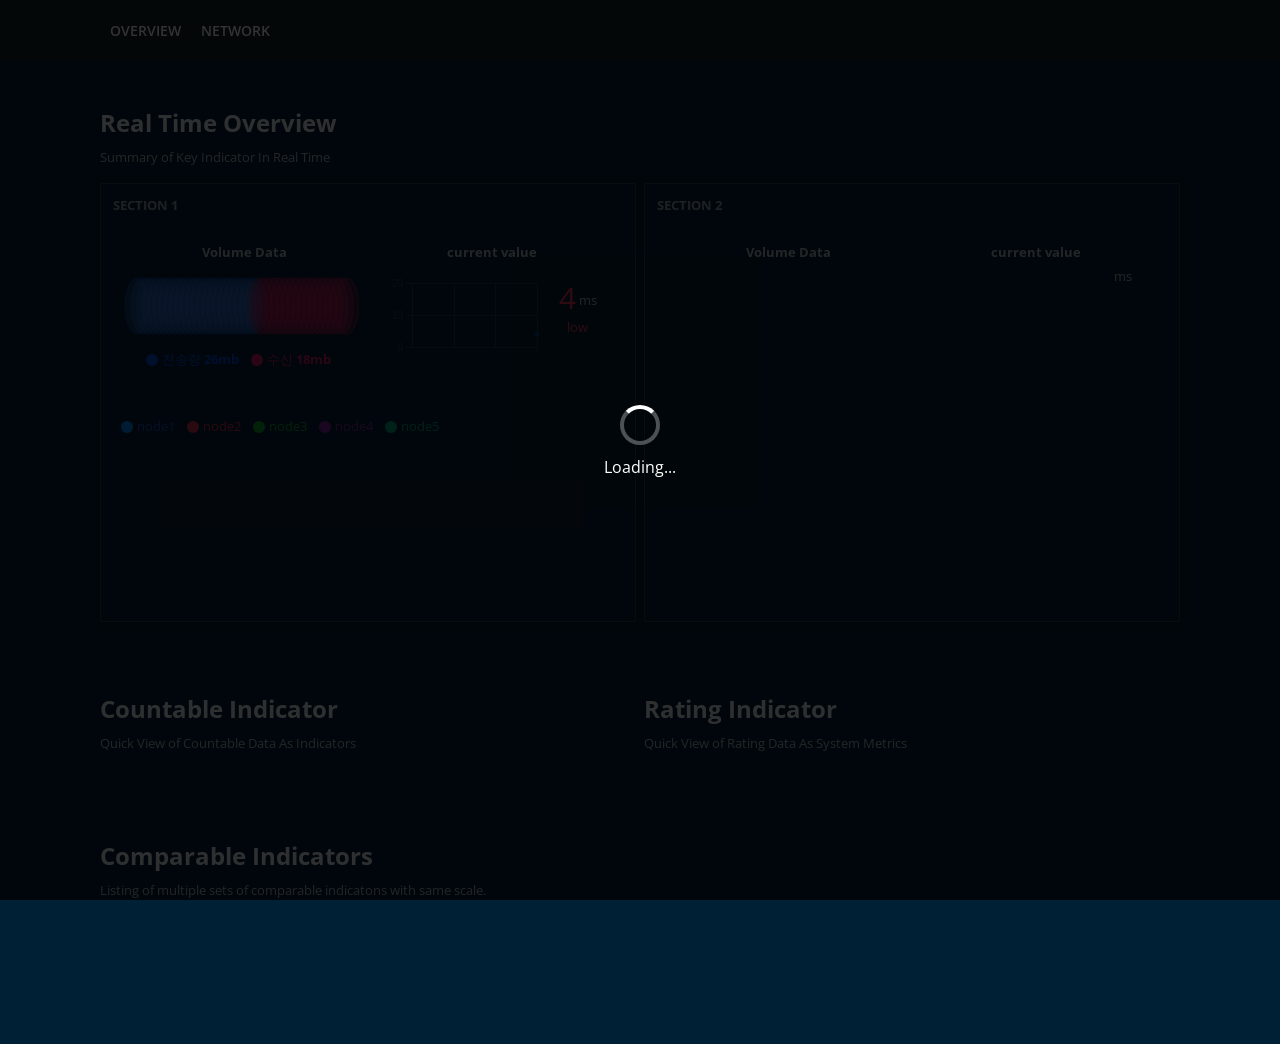
==== commit 74b404c5: "pop up aleqrt" ====
--- a/index.html
+++ b/index.html
@@ -13,6 +13,10 @@
 	<!-- <link rel="stylesheet" type="text/css" href="res/dashboard/css/chart.css"> -->
 </head>
 <body class="dark_highlight2_bg">
+	<div id="loading-screen">
+		<div class="spinner"></div>
+		<p>Loading...</p>
+	</div>
 	<!--Top Navigation-->
 	<div class="navbar-header dark_highlight_bg">
 		<!--Wrapper live area-->
@@ -576,8 +580,6 @@
 
 		window.requestAFrame = (function() {
 
-			alert(window.requestAnimationFrame);
-			
 			return window.requestAnimationFrame || 
 				   window.webkitRequestAnimationFrame ||
 				   window.mozRequestAnimationFrame ||
@@ -612,6 +614,9 @@
 		window.requestAFrame(updateViz);
 		// requestAnimationFrame(updateViz);
 
+		// 모든 초기화가 끝난 후 로딩 화면 숨기기
+		$('#loading-screen').fadeOut(500); // 0.5초 동안 서서히 사라지도록
+
 	});
 </script>
 <script type="text/javascript" src="res/dashboard/js/appFlowChart2.js"></script>
--- a/res/dashboard/css/style.css
+++ b/res/dashboard/css/style.css
@@ -3950,7 +3950,7 @@
   top: 0;
   right: 0;
   bottom: 0;
-  background: center no-repeat url([data-uri]);
+  background: center no-repeat url([data-uri]);
 }
 .jvectormap-legend-title {
   font-weight: bold;
@@ -7979,6 +7979,41 @@
   border-bottom: 1px solid #e7eaec;
   border-radius: 0;
 }
+/* Loading Screen Styles */
+#loading-screen {
+    position: fixed;
+    top: 0;
+    left: 0;
+    width: 100%;
+    height: 100%;
+    background-color: rgba(0, 0, 0, 0.8); /* 어두운 배경 */
+    display: flex;
+    flex-direction: column;
+    justify-content: center;
+    align-items: center;
+    z-index: 9999;
+    color: white; /* 텍스트 색상 */
+}
+
+.spinner {
+    border: 4px solid rgba(255, 255, 255, 0.3); /* 연한 회색 테두리 */
+    border-radius: 50%;
+    border-top: 4px solid #fff; /* 흰색 상단 테두리 */
+    width: 40px;
+    height: 40px;
+    animation: spin 1s linear infinite;
+    margin-bottom: 10px;
+}
+
+@keyframes spin {
+    0% { transform: rotate(0deg); }
+    100% { transform: rotate(360deg); }
+}
+
+#loading-screen p {
+    font-size: 16px;
+}
+/* End Loading Screen Styles */
 .landing-page .nav.navbar-right {
   flex-direction: row;
 }
@@ -8612,20 +8647,6 @@
 body.body-small.mini-navbar .footer.fixed {
   margin: 0 0 0 0;
 }
-body.rtls.top-navigation .navbar-toggle {
-  float: right;
-  margin-left: 15px;
-  margin-right: 15px;
-}
-.body-small.rtls.top-navigation .navbar-header {
-  float: none;
-}
-body.rtls.top-navigation #page-wrapper {
-  margin: 0;
-}
-body.rtls.mini-navbar.fixed-sidebar #page-wrapper {
-  margin: 0 0 0 0;
-}
 body.rtls.body-small.fixed-sidebar.mini-navbar #page-wrapper {
   margin: 0 220px 0 0;
 }
--- a/res/dashboard/css/color_dark.css
+++ b/res/dashboard/css/color_dark.css
@@ -3,13 +3,13 @@
 }
 
 .dark_highlight{
-	color: #122229;
+	color: #002035;
 }
 .dark_highlight2_bg{
+	background-color: #002035;
+}
+.dark_highlight_bg{
 	background-color: #122229;
-}
-.dark_highlight_bg{
-	background-color: #2F4050;
 }
 .white_highlight{
 	color:#ffffff !important;
@@ -80,8 +80,8 @@
 	transition-timing-function: ease-in-out;
 }
 .resData{
-	color:#7FABF6;
-	stroke: #7FABF6;
+	color:#D81B60;
+	stroke: #D81B60;
 	stroke-width: 0.5px;
 	transition: fill 0.3s , stroke 0.3s;
 	transition-timing-function: ease-in-out;
@@ -93,7 +93,7 @@
 	background-color: #004AE4;
 }
 .resData_bg{
-	background-color:#7FABF6;
+	background-color:#D81B60;
 }
 
 .flowStroke{
@@ -116,22 +116,22 @@
 	100%{stroke: rgba(86,148,255,0.64);}
 }
 .user{
-	color: #2f8cFa;
+	color: #1f4cca;
 }
 .controller{
 	color: #008FFF;
 }
 .app{
-	color: #f53a4f;
+	color: #D0304A;
 }
 .departure{
-	color: #35C056;
+	color: #10A02f;
 }
 .service{
-	color: #8d32ab;
+	color: #7d229b;
 }
 .arrival{
-	color: #2fb1c2;
+	color: #00a080;
 }
 .perimeter{
 	color: #00C853;
@@ -140,7 +140,7 @@
 	color: #f57a6f;
 }
 .gateway{
-	color: #8d62ab;
+	color: #7d229b;
 }
 .red{
 	color:#ed365a;
@@ -149,24 +149,24 @@
 	background-color: #008FFF;
 }
 .app_bg{
-	background-color: #f53a4f;
+	background-color: #D0304A;
 }
 .departure_bg{
-	background-color: #35C056;
+	background-color: #10A02f;
 }
 .service_bg{
-	background-color: #8d32ab;
+	background-color: #7d229b;
 }
 .arrival_bg{
-	background-color: #2fb1c2;
+	background-color: #00a080;
 }
 
 /*Node Circle*/
 .user_node{
 	/*fill: #008FFFFF;	
 	stroke:#006FFF;*/
-	fill: #008FFF;
-	background-color:#008FFF;
+	fill: #1f4cca;
+	background-color:#1f4cca;
 }
 
 .controller_node{
@@ -176,8 +176,8 @@
 .app_node{
 	/*fill: #FF7654FF;
 	stroke:#FF7600;*/
-	fill: #f53a4f;
-	background-color:#f53a4f;
+	fill: #D0304A;
+	background-color:#D0304A;
 
 }
 .application_node{
@@ -190,25 +190,25 @@
 }
 
 .departure_node{
-	fill: #35C056;
-	background-color: #35C056;
+	fill: #10A02f;
+	background-color: #10A02f;
 
 }
 
 .service_node{
-	fill: #8d32ab;
-	background-color: #8d32ab;
+	fill: #7d229b;
+	background-color: #7d229b;
 }
 .gateway_node{
-	fill: #8d62ab;
-	background-color: #8d62ab;
+	fill: #7d229b;
+	background-color: #7d229b;
 }
 
 .arrival_node{
 	/*fill: #00A882FF;
 	stroke: #10C072;*/
-	fill: #2fb1c2;
-	background-color: #2fb1c2;
+	fill: #00a080;
+	background-color: #00a080;
 
 }
 .perimeter_node{
@@ -221,8 +221,8 @@
 	fill: #95e050;
 }
 .destination_node{
-	background-color: #4fbaa2;
-	fill: #4fbaa2;
+	background-color: #00a080;
+	fill: #00a080;
 }
 .block_circle{
 	stroke:#fff;
@@ -386,12 +386,12 @@
 }
 
 .ibox-content{
-	background-color: #122229 !important;
+	background-color: #002035 !important;
 	border: none !important;
 }
 
 .content_container{
-	background-color: #122229 !important;
+	background-color: #002035 !important;
 	border: solid 0.75px #2F4050 !important;
 	border-radius: 2px !important;
 	overflow: hidden !important;
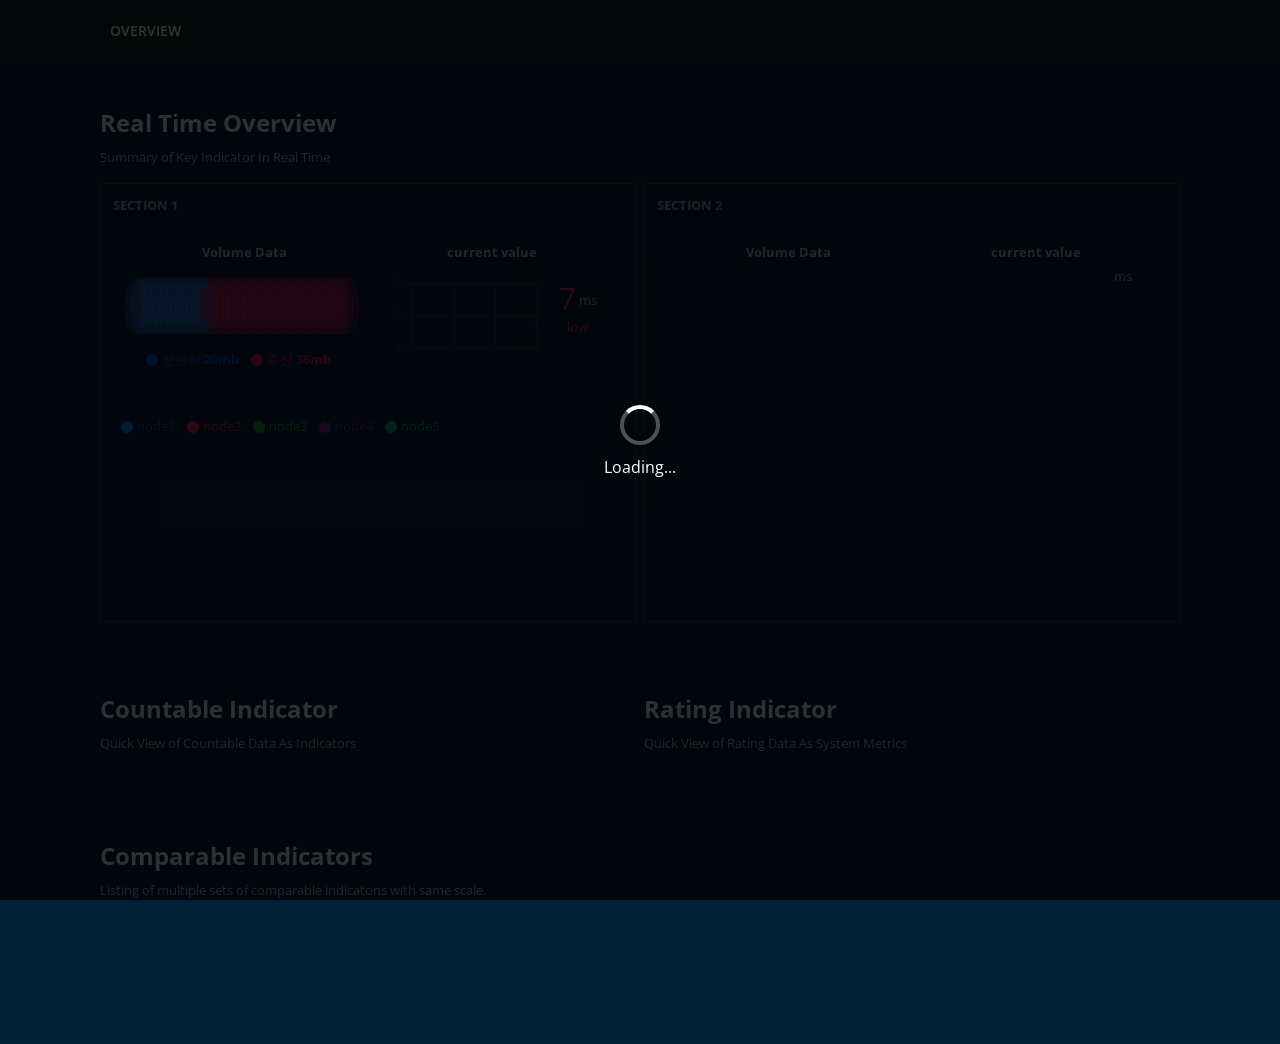
==== commit cc51f0ef: "menu" ====
--- a/index.html
+++ b/index.html
@@ -11,6 +11,46 @@
 	<link rel="stylesheet" type="text/css" href="res/dashboard/css/animate.css">
 	<link rel="stylesheet" type="text/css" href="res/dashboard/css/color_dark.css">
 	<!-- <link rel="stylesheet" type="text/css" href="res/dashboard/css/chart.css"> -->
+	<style>
+		@media (max-width: 640px) {
+			/* 가로로 배치된 섹션들을 세로로 변경 */
+			.flex_row.col1.space_between {
+				flex-direction: column;
+				align-items: center; /* 가운데 정렬 (선택 사항) */
+			}
+			/* 각 섹션의 너비를 100%로 설정하고 가로 마진 제거 */
+			.flex_row.col1.space_between > .col2_mg_1x {
+				width: 100%;
+				max-width: 100%; /* 최대 너비 제한 해제 */
+				margin-left: 0;
+				margin-right: 0;
+				margin-bottom: 2rem; /* 요소 사이에 세로 간격 추가 */
+			}
+			/* 마지막 섹션 하단 마진 제거 (선택 사항) */
+			.flex_row.col1.space_between > .col2_mg_1x:last-child {
+				margin-bottom: 0;
+			}
+			/* 상태 분석 차트 컨테이너 처리 */
+			#statusAnalysis {
+				flex-direction: column; /* 혹시 flex_row 가 아니더라도 대비 */
+				align-items: center;
+			}
+			#statusAnalysis > div {
+				/* statusAnalysis의 직접 자식들이 차트 컨테이너라고 가정 */
+				width: 100% !important; /* 기존 스타일 덮어쓰기 */
+				max-width: 100%;
+				margin-bottom: 2rem; /* 요소 사이에 세로 간격 추가 */
+			}
+			 #statusAnalysis > div:last-child {
+				margin-bottom: 0;
+			}
+
+			/* 추가: ibox 내부 컨텐츠 패딩 조절 (선택 사항) */
+			.ibox-content {
+				padding: 10px; /* 모바일에서 패딩 줄이기 */
+			}
+		}
+	</style>
 </head>
 <body class="dark_highlight2_bg">
 	<div id="loading-screen">
@@ -23,7 +63,7 @@
 		<div class="live_area">
 			<ul class="nav navbar-top-links" id="top_navigation">
 				<li><a href="index.html">OVERVIEW</a></li>
-				<li><a href="topology_1.html">NETWORK</a></li>
+				<!-- <li><a href="topology_1.html">NETWORK</a></li> -->
 				<!-- <li><a>플로우</a></li>
 				<li><a>위협</a></li>
 				<li><a>시스템</a></li> -->
@@ -617,6 +657,45 @@
 		// 모든 초기화가 끝난 후 로딩 화면 숨기기
 		$('#loading-screen').fadeOut(500); // 0.5초 동안 서서히 사라지도록
 
+		// --- 반응형 차트 처리 시작 ---
+		function resizeCharts() {
+			console.log("Resizing charts..."); // 디버깅용 로그
+			// 각 차트 업데이트 함수 호출 (데이터는 업데이트하지 않고 크기만 조절하도록 각 JS 파일 수정 필요)
+			// 임시로 기존 업데이트 함수 호출 (데이터도 함께 업데이트됨)
+			if (typeof updateAppFlowChart === 'function' && typeof appFlowData !== 'undefined') {
+				updateAppFlowChart(appFlowData);
+			}
+			if (typeof updateGeneralFlowChart === 'function' && typeof generalFlowData !== 'undefined') {
+				updateGeneralFlowChart(generalFlowData);
+			}
+			if (typeof updateSystemManageIndicator === 'function' && typeof systemIndicatorData !== 'undefined') {
+				updateSystemManageIndicator(systemIndicatorData);
+			}
+			if (typeof updateThreatEvent === 'function' && typeof threatData !== 'undefined') {
+				updateThreatEvent(threatData);
+			}
+
+			// 라인 차트 업데이트 (데이터 구조 고려)
+			if (typeof status_list !== 'undefined' && typeof updateSystemIndicator === 'function') {
+				status_list.forEach((status_item) => {
+					// 현재는 데이터도 랜덤으로 재생성됨. 크기만 조절하도록 수정 필요.
+					let data = randomValueForGraph(); // 임시로 새 데이터 사용
+					updateSystemIndicator(status_item, data);
+				});
+			}
+		}
+
+		// Debounce resize event
+		let resizeTimeout;
+		window.addEventListener('resize', () => {
+			clearTimeout(resizeTimeout);
+			resizeTimeout = setTimeout(resizeCharts, 250); // 250ms 디바운스
+		});
+
+		// 초기 로드 시 차트 크기 조정
+		// resizeCharts(); // 초기 로드 시 updateViz가 이미 차트를 그리므로 중복 호출 방지
+		// --- 반응형 차트 처리 끝 ---
+
 	});
 </script>
 <script type="text/javascript" src="res/dashboard/js/appFlowChart2.js"></script>
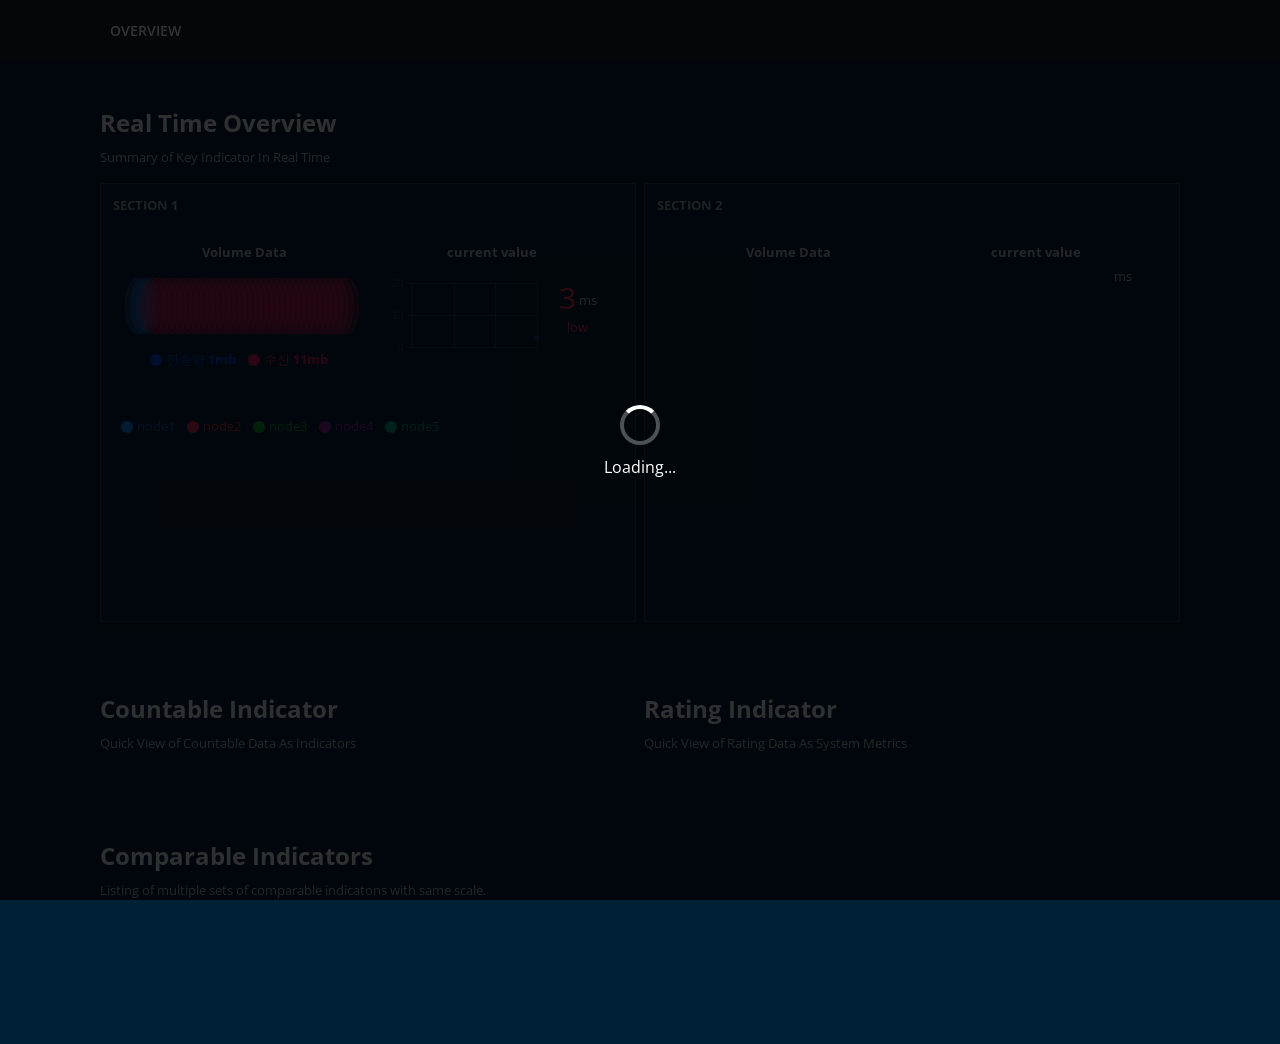
==== commit 6e8d09c2: "mobile" ====
--- a/index.html
+++ b/index.html
@@ -160,7 +160,7 @@
 				<p>
 					Quick View of Countable Data As Indicators
 				</p>
-				<div class="flex_row col1 space_between" id="threatEvent">
+				<div class="flex_row space_between" id="threatEvent">
 				</div>
 			</div>
 			<div class="col2_mg_1x ibox">
@@ -170,7 +170,7 @@
 				<p>
 					Quick View of Rating Data As System Metrics
 				</p>
-				<div class="flex_row col1 space_between" id="systemMeasurement">
+				<div class="flex_row space_between" id="systemMeasurement">
 				</div>
 			</div>
 		</div>
--- a/res/dashboard/css/style.css
+++ b/res/dashboard/css/style.css
@@ -9565,7 +9565,7 @@
     -o-transition: background-color 500ms linear;
     -ms-transition: background-color 500ms linear;
     transition: background-color 500ms linear;
-    background-color: #f3f3f4;
+    background-color: #002035;
   }
 }
 @media (max-width: 350px) {
--- a/res/dashboard/css/layout_dashboard.css
+++ b/res/dashboard/css/layout_dashboard.css
@@ -7,6 +7,11 @@
 	width: 1080px;
 	margin-left:auto;
 	margin-right:auto;
+}
+@media (max-width: 640px) {
+	.live_area{
+		width: 100%;
+	}
 }
 .col1{
 	width: 100%;
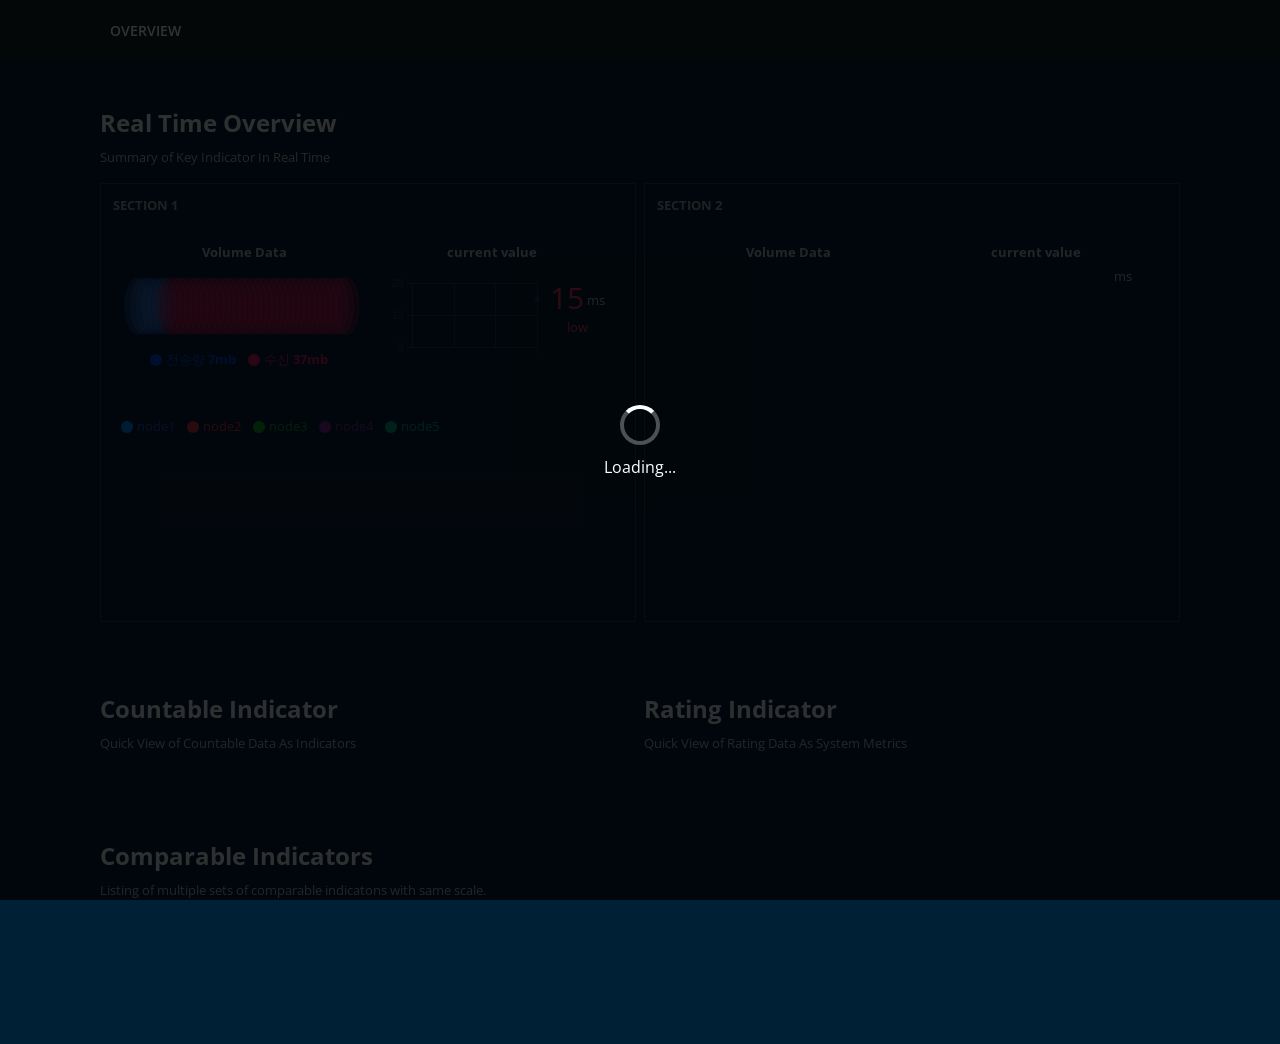
==== commit 5a3873ad: "mobile2" ====
--- a/index.html
+++ b/index.html
@@ -660,29 +660,39 @@
 		// --- 반응형 차트 처리 시작 ---
 		function resizeCharts() {
 			console.log("Resizing charts..."); // 디버깅용 로그
-			// 각 차트 업데이트 함수 호출 (데이터는 업데이트하지 않고 크기만 조절하도록 각 JS 파일 수정 필요)
-			// 임시로 기존 업데이트 함수 호출 (데이터도 함께 업데이트됨)
-			if (typeof updateAppFlowChart === 'function' && typeof appFlowData !== 'undefined') {
-				updateAppFlowChart(appFlowData);
-			}
-			if (typeof updateGeneralFlowChart === 'function' && typeof generalFlowData !== 'undefined') {
-				updateGeneralFlowChart(generalFlowData);
-			}
-			if (typeof updateSystemManageIndicator === 'function' && typeof systemIndicatorData !== 'undefined') {
-				updateSystemManageIndicator(systemIndicatorData);
-			}
-			if (typeof updateThreatEvent === 'function' && typeof threatData !== 'undefined') {
-				updateThreatEvent(threatData);
-			}
-
-			// 라인 차트 업데이트 (데이터 구조 고려)
-			if (typeof status_list !== 'undefined' && typeof updateSystemIndicator === 'function') {
+
+			// App Flow Chart 리사이즈 호출
+			if (typeof resizeAppFlowChartElements === 'function') {
+				resizeAppFlowChartElements();
+			}
+
+			// General Flow Chart 리사이즈 호출
+			if (typeof resizeGeneralFlowChartElements === 'function') {
+				resizeGeneralFlowChartElements();
+			}
+
+			// System Manage Indicator (keyMeasurement.js) 리사이즈 - 함수명 확인 필요
+			if (typeof resizeSystemManageIndicator === 'function') { // 예시 함수명
+				resizeSystemManageIndicator();
+			} else if (typeof updateSystemManageIndicator === 'function' && typeof systemIndicatorData !== 'undefined') {
+				// 임시: update 함수 호출 (데이터 변경 가능성 있음)
+				// updateSystemManageIndicator(systemIndicatorData);
+			}
+
+			// Threat Event (keyMeasurement.js) 리사이즈 - 함수명 확인 필요
+			if (typeof resizeThreatEvent === 'function') { // 예시 함수명
+				resizeThreatEvent();
+			} else if (typeof updateThreatEvent === 'function' && typeof threatData !== 'undefined') {
+				// 임시: update 함수 호출 (데이터 변경 가능성 있음)
+				// updateThreatEvent(threatData);
+			}
+
+			// 라인 차트 리사이즈 호출 (Comparable Indicators)
+			if (typeof status_list !== 'undefined' && typeof resizeSystemIndicator === 'function') {
 				status_list.forEach((status_item) => {
-					// 현재는 데이터도 랜덤으로 재생성됨. 크기만 조절하도록 수정 필요.
-					let data = randomValueForGraph(); // 임시로 새 데이터 사용
-					updateSystemIndicator(status_item, data);
+					resizeSystemIndicator(status_item); // 리사이즈 전용 함수 호출
 				});
-			}
+			} 
 		}
 
 		// Debounce resize event
--- a/res/dashboard/css/layout_dashboard.css
+++ b/res/dashboard/css/layout_dashboard.css
@@ -10,6 +10,7 @@
 }
 @media (max-width: 640px) {
 	.live_area{
+		padding: 0 16px;
 		width: 100%;
 	}
 }
